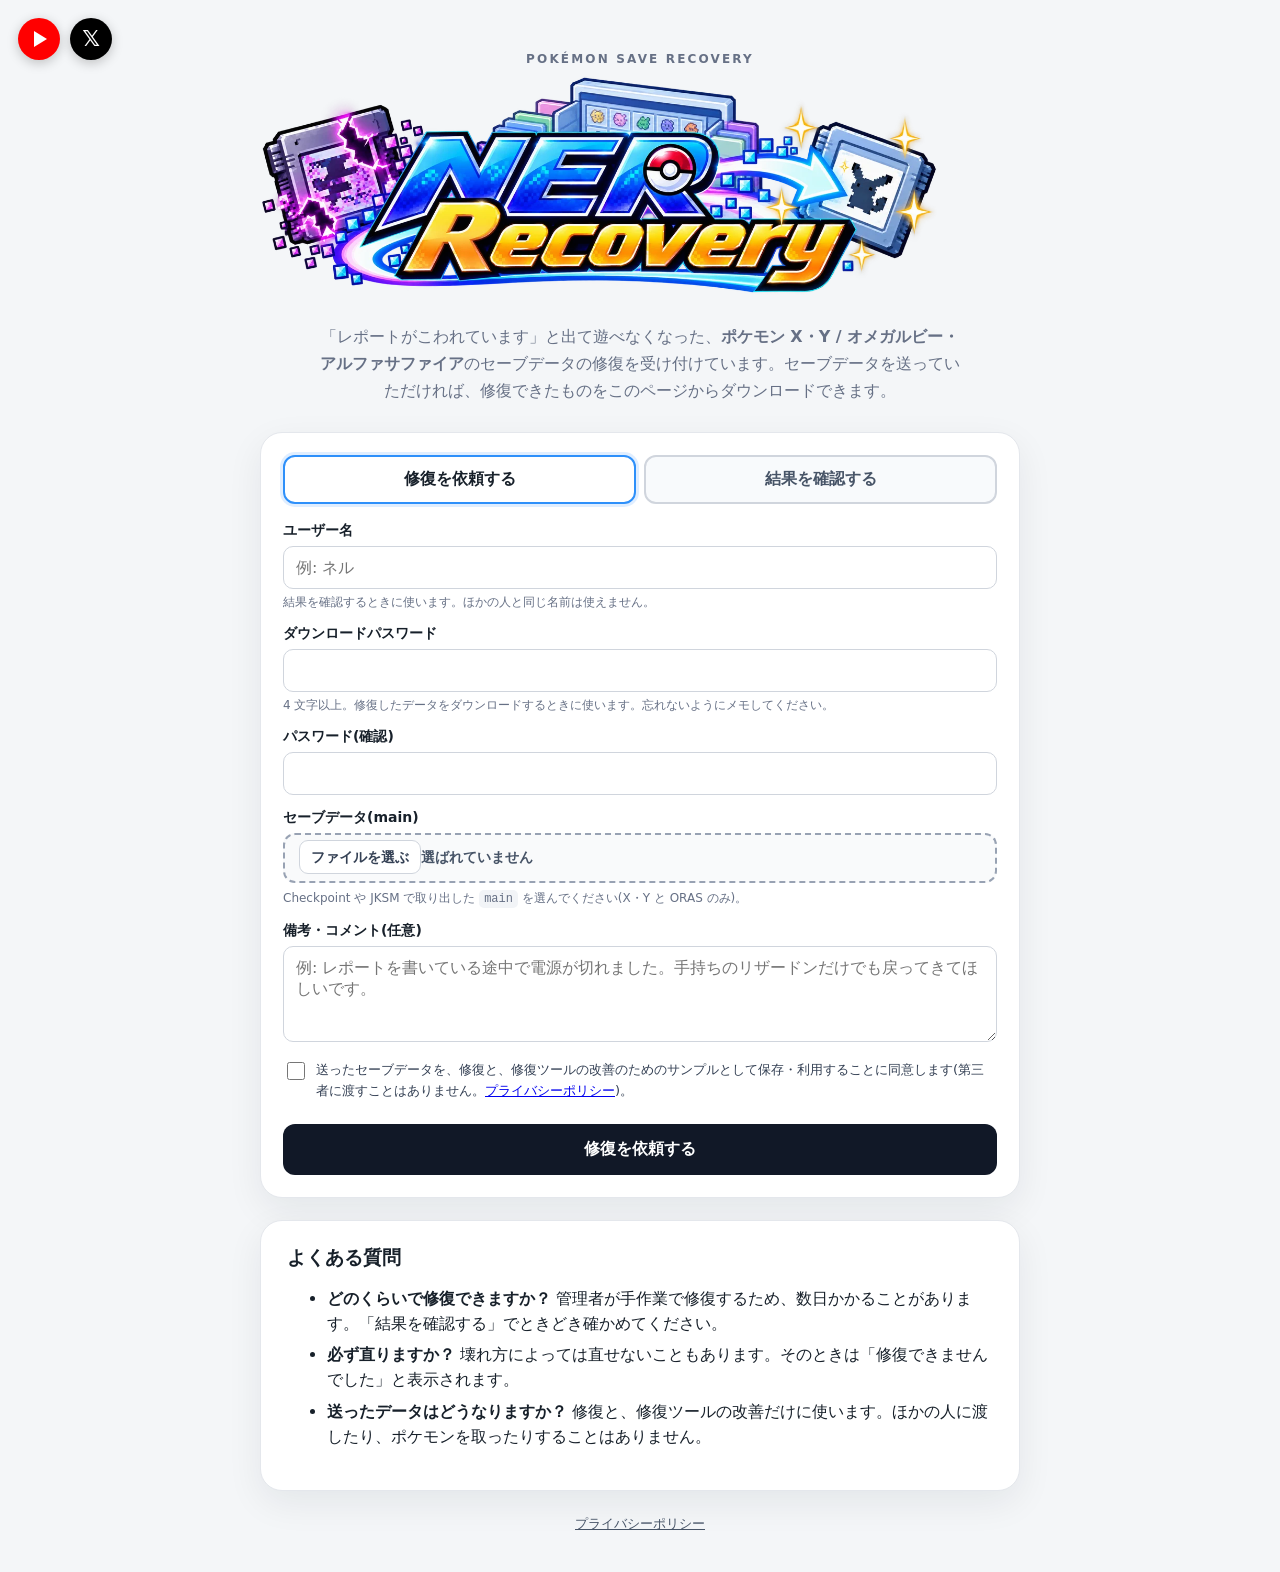
==== index.html @ 74b729ee "結果確認画面に受付一覧(ユーザー名・受付日・進捗)を表示 Co-Authored-By: Claude Opus 5.5 <noreply@anthropic.com> Claude-Session:" ====
<!doctype html>
<html lang="ja">
<head>
<meta charset="utf-8"><meta name="viewport" content="width=device-width, initial-scale=1">
<title>ポケモン セーブデータ修復の受付</title>
<meta name="description" content="壊れてしまったポケモン X・Y / オメガルビー・アルファサファイアのセーブデータの修復を受け付けています。">
<meta property="og:title" content="ポケモンの壊れたセーブデータ、修復します">
<meta property="og:description" content="X・Y / ORAS の「レポートがこわれています」になったセーブデータを送ってください。修復できたらダウンロードできます。">
<meta property="og:image" content="https://noctis1008-wq.github.io/repair-request/img/logo.png">
<meta name="twitter:card" content="summary_large_image">
<link rel="stylesheet" href="style.css?v=1">
<style>
.rq-tabs{display:grid;grid-template-columns:1fr 1fr;gap:8px;margin-bottom:18px}
.rq-tab{border:2px solid #d0d5dd;background:#f8fafc;border-radius:12px;padding:12px;font:inherit;font-weight:800;color:#475467;cursor:pointer}
.rq-tab.active{border-color:#2e90fa;background:#fff;color:#17202a;box-shadow:0 0 0 3px rgba(46,144,250,.15)}
.rq-panel{display:none}.rq-panel.active{display:block}
.rq-field{margin-bottom:14px}
.rq-field label{display:block;font-weight:800;font-size:14px;margin-bottom:6px}
.rq-field small{display:block;color:#667085;font-size:12px;margin-top:4px;line-height:1.5}
.rq-field input[type=text],.rq-field input[type=password],.rq-field textarea{width:100%;box-sizing:border-box;border:1px solid #d0d5dd;border-radius:10px;padding:11px 12px;font:inherit;font-size:16px;background:#fff}
.rq-field textarea{min-height:96px;resize:vertical}
.rq-file{display:flex;align-items:center;gap:10px;border:2px dashed #98a2b3;border-radius:12px;padding:14px;cursor:pointer;background:#f9fafb}
.rq-file input{display:none}
.rq-file .rq-file-name{color:#475467;font-size:14px;word-break:break-all}
.rq-consent{display:flex;gap:8px;align-items:flex-start;font-size:13px;line-height:1.6;color:#344054;margin:6px 0 4px}
.rq-consent input{width:18px;height:18px;flex:none;margin-top:2px}
.rq-msg{margin-top:14px;padding:12px 14px;border-radius:12px;line-height:1.6;font-size:14px}
.rq-msg.err{background:#fef3f2;color:#b42318}
.rq-msg.info{background:#f2f4f7;color:#344054}
.rq-result{margin-top:16px;padding:16px;border-radius:14px;border:1px solid #eaecf0;background:#f8fafc;line-height:1.7}
.rq-result.done{background:linear-gradient(135deg,#ecfdf3,#d1fadf);border-color:#32d583;color:#05603a}
.rq-result.failed{background:#fef3f2;border-color:#fda29b;color:#7a271a}
.rq-result h3{margin:0 0 6px;font-size:18px}
.rq-id{font-family:ui-monospace,monospace;font-size:20px;font-weight:800;letter-spacing:.06em}
.rq-steps{margin:8px 0 0;padding-left:20px;font-size:13.5px;color:#344054}
.rq-steps li{margin:4px 0}
.rq-list{margin:0 0 18px;border:1px solid #eaecf0;border-radius:12px;overflow:hidden}
.rq-list h3{margin:0;padding:10px 12px;font-size:14px;background:#f8fafc;border-bottom:1px solid #eaecf0;display:flex;justify-content:space-between;align-items:center}
.rq-list h3 button{border:0;background:none;color:#2e90fa;font:inherit;font-size:12.5px;cursor:pointer}
.rq-list ul{list-style:none;margin:0;padding:0;max-height:320px;overflow-y:auto}
.rq-list li{display:flex;justify-content:space-between;align-items:center;gap:10px;padding:9px 12px;border-bottom:1px solid #f2f4f7;font-size:14px;cursor:pointer}
.rq-list li:last-child{border-bottom:0}
.rq-list li:hover{background:#f9fafb}
.rq-list .rq-name{font-weight:700;overflow:hidden;text-overflow:ellipsis;white-space:nowrap}
.rq-list .rq-date{color:#98a2b3;font-size:12px;margin-left:6px;font-weight:400}
.rq-badge{flex:none;font-size:12px;font-weight:800;border-radius:999px;padding:3px 10px}
.rq-badge.waiting{background:#f2f4f7;color:#475467}.rq-badge.done{background:#d1fadf;color:#05603a}.rq-badge.failed{background:#fee4e2;color:#b42318}
.rq-list .rq-empty{color:#667085;cursor:default;justify-content:center}
.rq-banner{margin-bottom:14px;padding:10px 12px;border-radius:10px;background:#fffaeb;border:1px solid #fedf89;color:#93370d;font-size:13px}
</style>
</head>
<body>
<div class="social-fixed">
<a class="social-icon youtube-icon" href="https://www.youtube.com/@%E3%83%8D%E3%83%AB2048" target="_blank" rel="noopener noreferrer" aria-label="YouTube" title="YouTube"><span class="youtube-play" aria-hidden="true"></span></a>
<a class="social-icon x-icon" href="https://x.com/ner2048" target="_blank" rel="noopener noreferrer" aria-label="X" title="X"><span aria-hidden="true">𝕏</span></a>
</div>
<main class="wrap">
<section class="hero">
<p class="eyebrow">POKÉMON SAVE RECOVERY</p>
<h1 class="hero-logo"><picture><source srcset="img/logo.webp?v=1" type="image/webp"><img src="img/logo.png?v=1" width="1300" height="437" alt="セーブデータ修復" decoding="async"></picture></h1>
<p class="lead">「レポートがこわれています」と出て遊べなくなった、<b>ポケモン X・Y / オメガルビー・アルファサファイア</b>のセーブデータの修復を受け付けています。セーブデータを送っていただければ、修復できたものをこのページからダウンロードできます。</p>
</section>

<section class="card">
<div id="rqBanner" class="rq-banner" hidden>(準備中)受付の送り先がまだ設定されていません。</div>
<div class="rq-tabs" role="tablist">
<button type="button" class="rq-tab active" data-tab="send" role="tab">修復を依頼する</button>
<button type="button" class="rq-tab" data-tab="check" role="tab">結果を確認する</button>
</div>

<div class="rq-panel active" data-panel="send">
<form id="sendForm" autocomplete="off">
<div class="rq-field"><label for="sName">ユーザー名</label><input type="text" id="sName" maxlength="30" required placeholder="例: ネル"><small>結果を確認するときに使います。ほかの人と同じ名前は使えません。</small></div>
<div class="rq-field"><label for="sPass">ダウンロードパスワード</label><input type="password" id="sPass" minlength="4" maxlength="64" required autocomplete="new-password"><small>4 文字以上。修復したデータをダウンロードするときに使います。忘れないようにメモしてください。</small></div>
<div class="rq-field"><label for="sPass2">パスワード(確認)</label><input type="password" id="sPass2" minlength="4" maxlength="64" required autocomplete="new-password"></div>
<div class="rq-field"><label>セーブデータ(main)</label><label class="rq-file" for="sFile"><input type="file" id="sFile"><span class="small-button">ファイルを選ぶ</span><span class="rq-file-name" id="sFileName">選ばれていません</span></label><small>Checkpoint や JKSM で取り出した <code>main</code> を選んでください(X・Y と ORAS のみ)。</small></div>
<div class="rq-field"><label for="sComment">備考・コメント(任意)</label><textarea id="sComment" maxlength="1000" placeholder="例: レポートを書いている途中で電源が切れました。手持ちのリザードンだけでも戻ってきてほしいです。"></textarea></div>
<label class="rq-consent"><input type="checkbox" id="sAgree" required><span>送ったセーブデータを、修復と、修復ツールの改善のためのサンプルとして保存・利用することに同意します(第三者に渡すことはありません。<a href="privacy.html" target="_blank">プライバシーポリシー</a>)。</span></label>
<button type="submit" class="button" id="sButton">修復を依頼する</button>
</form>
<div id="sMsg"></div>
</div>

<div class="rq-panel" data-panel="check">
<div class="rq-list"><h3>受付一覧<button type="button" id="listReload">更新</button></h3><ul id="reqList"><li class="rq-empty">読み込み中…</li></ul></div>
<form id="checkForm" autocomplete="off">
<div class="rq-field"><label for="cName">ユーザー名</label><input type="text" id="cName" maxlength="30" required></div>
<div class="rq-field"><label for="cPass">ダウンロードパスワード</label><input type="password" id="cPass" maxlength="64" required autocomplete="current-password"></div>
<button type="submit" class="button" id="cButton">結果を確認する</button>
</form>
<div id="cMsg"></div>
</div>
</section>

<section class="info">
<h2>よくある質問</h2>
<ul>
<li><b>どのくらいで修復できますか？</b> 管理者が手作業で修復するため、数日かかることがあります。「結果を確認する」でときどき確かめてください。</li>
<li><b>必ず直りますか？</b> 壊れ方によっては直せないこともあります。そのときは「修復できませんでした」と表示されます。</li>
<li><b>送ったデータはどうなりますか？</b> 修復と、修復ツールの改善だけに使います。ほかの人に渡したり、ポケモンを取ったりすることはありません。</li>
</ul>
</section>
<footer><a href="privacy.html">プライバシーポリシー</a></footer>
</main>
<script>
// 送り先(管理者の Google Apps Script。受け取り側は repair_receiver.gs)。動作確認のときは ?api=... で差し替えられる
const REPAIR_URL=new URLSearchParams(location.search).get('api')||'https://script.google.com/macros/s/AKfycbxyWW7ZkpI4j4LFpXBJiaz12e8AXJ1-Tiw7et2USBrIWjcIDPG1sakdeyQJwoPAtauKEA/exec';
const SIZES={415232:'X・Y',483328:'オメガルビー・アルファサファイア'};
const $=id=>document.getElementById(id);
if(!REPAIR_URL)$('rqBanner').hidden=false;
document.querySelectorAll('.rq-tab').forEach(t=>t.addEventListener('click',()=>showTab(t.dataset.tab)));
const STATUS_LABEL={waiting:'修復中',done:'修復完了',failed:'修復できませんでした'};
let listLoaded=false;
async function loadList(){
  const ul=$('reqList');
  try{
    const r=await api({action:'list'});
    if(!r.ok)throw 0;
    listLoaded=true;
    ul.innerHTML=r.items.length?r.items.map(it=>`<li data-name="${esc(it.name)}"><span class="rq-name">${esc(it.name)}<span class="rq-date">${it.created?esc(it.created.slice(4,6)+'/'+it.created.slice(6,8)):''}</span></span><span class="rq-badge ${esc(it.status)}">${STATUS_LABEL[it.status]||''}</span></li>`).join(''):'<li class="rq-empty">まだ依頼はありません</li>';
    ul.querySelectorAll('li[data-name]').forEach(li=>li.addEventListener('click',()=>{$('cName').value=li.dataset.name;$('cPass').focus()}));
  }catch(e){ul.innerHTML='<li class="rq-empty">一覧を読み込めませんでした</li>'}
}
$('listReload').addEventListener('click',loadList);
function showTab(name){if(name==='check'&&!listLoaded)loadList();document.querySelectorAll('.rq-tab').forEach(t=>t.classList.toggle('active',t.dataset.tab===name));document.querySelectorAll('.rq-panel').forEach(p=>p.classList.toggle('active',p.dataset.panel===name))}
const esc=s=>String(s).replace(/[&<>"']/g,c=>({'&':'&amp;','<':'&lt;','>':'&gt;','"':'&quot;',"'":'&#39;'}[c]));
function showMsg(el,html,kind){el.innerHTML=html?`<div class="rq-msg ${kind||'info'}">${html}</div>`:''}
async function api(body){
  if(!REPAIR_URL)throw new Error('受付の送り先がまだ設定されていません。');
  const res=await fetch(REPAIR_URL,{method:'POST',headers:{'Content-Type':'text/plain;charset=utf-8'},body:JSON.stringify(body)});
  return res.json();
}
function toBase64(u8){let s='';for(let i=0;i<u8.length;i+=0x8000)s+=String.fromCharCode.apply(null,u8.subarray(i,i+0x8000));return btoa(s)}
function fromBase64(b64){const s=atob(b64),u=new Uint8Array(s.length);for(let i=0;i<s.length;i++)u[i]=s.charCodeAt(i);return u}
$('sFile').addEventListener('change',()=>{const f=$('sFile').files[0];$('sFileName').textContent=f?`${f.name}(${f.size.toLocaleString()} バイト${SIZES[f.size]?'・'+SIZES[f.size]:''})`:'選ばれていません'});

$('sendForm').addEventListener('submit',async e=>{
  e.preventDefault();
  const name=$('sName').value.trim(),pass=$('sPass').value,file=$('sFile').files[0];
  if(pass!==$('sPass2').value)return showMsg($('sMsg'),'パスワード(確認)が一致しません。','err');
  if(!file)return showMsg($('sMsg'),'セーブデータを選んでください。','err');
  if(!SIZES[file.size])return showMsg($('sMsg'),`このファイルは X・Y または ORAS の main ではないようです(${file.size.toLocaleString()} バイト)。Checkpoint などで取り出した <code>main</code> を選んでください。`,'err');
  const btn=$('sButton');btn.disabled=true;btn.textContent='送信中…';showMsg($('sMsg'),'');
  try{
    const data=toBase64(new Uint8Array(await file.arrayBuffer()));
    const r=await api({action:'submit',name,password:pass,comment:$('sComment').value,fileName:file.name,data,version:'repair-site-1'});
    if(!r.ok)return showMsg($('sMsg'),esc(r.error||'受け付けできませんでした。'),'err');
    $('sendForm').hidden=true;
    $('sMsg').innerHTML=`<div class="rq-result"><h3>受け付けました</h3>
      <p>受付番号: <span class="rq-id">${esc(r.id)}</span></p>
      <p>修復が終わったら、このページの「結果を確認する」で、ユーザー名「<b>${esc(name)}</b>」とダウンロードパスワードを入れるとダウンロードできます。</p>
      <p style="font-size:13px;color:#667085">ユーザー名とパスワードは、スクリーンショットなどで控えておいてください。</p></div>`;
    $('cName').value=name;listLoaded=false;
  }catch(err){showMsg($('sMsg'),'送信できませんでした。通信状態を確かめて、もう一度お試しください。'+(err&&err.message&&!REPAIR_URL?'('+esc(err.message)+')':''),'err')}
  finally{btn.disabled=false;btn.textContent='修復を依頼する'}
});

$('checkForm').addEventListener('submit',async e=>{
  e.preventDefault();
  const name=$('cName').value.trim(),pass=$('cPass').value,btn=$('cButton');
  btn.disabled=true;btn.textContent='確認中…';showMsg($('cMsg'),'');
  try{
    const r=await api({action:'status',name,password:pass});
    if(!r.ok)return showMsg($('cMsg'),esc(r.error||'確認できませんでした。'),'err');
    const when=r.created?`${r.created.slice(0,4)}/${r.created.slice(4,6)}/${r.created.slice(6,8)} ${r.created.slice(9,11)}:${r.created.slice(11,13)}`:'';
    const note=r.note?`<p>📝 ${esc(r.note)}</p>`:'';
    if(r.status==='done'){
      $('cMsg').innerHTML=`<div class="rq-result done"><h3>🎉 修復完了！</h3><p>修復したセーブデータをダウンロードできます。</p>${note}
        <button type="button" class="button" id="dlButton">ダウンロードする</button>
        <ol class="rq-steps"><li>ダウンロードしたファイルの名前を <code>main</code>(拡張子なし)にします。</li><li>Checkpoint で今のセーブをバックアップし、そのフォルダの <code>main</code> を置き換えて Restore します。</li><li>エミュレータの場合は、セーブデータの場所にある <code>main</code> と置き換えます。</li></ol></div>`;
      $('dlButton').addEventListener('click',()=>download(name,pass));
    }else if(r.status==='failed'){
      $('cMsg').innerHTML=`<div class="rq-result failed"><h3>修復できませんでした</h3>${r.message?`<p>${esc(r.message)}</p>`:''}${note}<p>ご協力ありがとうございました。送っていただいたデータは、今後の修復ツールの改善に役立てます。</p></div>`;
    }else{
      $('cMsg').innerHTML=`<div class="rq-result"><h3>修復中です</h3><p>受付番号: <span class="rq-id">${esc(r.id||'')}</span>${when?`(${esc(when)} 受付)`:''}</p>${note}<p>修復が終わるまで、もうしばらくお待ちください。</p></div>`;
    }
  }catch(err){showMsg($('cMsg'),'確認できませんでした。通信状態を確かめて、もう一度お試しください。','err')}
  finally{btn.disabled=false;btn.textContent='結果を確認する'}
});

async function download(name,pass){
  const btn=$('dlButton');btn.disabled=true;btn.textContent='ダウンロード中…';
  try{
    const r=await api({action:'download',name,password:pass});
    if(!r.ok||!r.data)throw new Error(r.error||'');
    const url=URL.createObjectURL(new Blob([fromBase64(r.data)],{type:'application/octet-stream'}));
    const a=document.createElement('a');a.href=url;a.download=r.fileName||'main';document.body.appendChild(a);a.click();a.remove();
    setTimeout(()=>URL.revokeObjectURL(url),10000);
  }catch(err){const p=document.createElement('p');p.style.color='#b42318';p.textContent='ダウンロードできませんでした。もう一度お試しください。';btn.after(p)}
  finally{btn.disabled=false;btn.textContent='ダウンロードする'}
}
</script>
</body>
</html>
---- style.css ----
*{box-sizing:border-box}:root{font-family:system-ui,-apple-system,BlinkMacSystemFont,"Segoe UI",sans-serif;color:#17202a;background:#f4f6f8}body{margin:0}.wrap{max-width:800px;margin:0 auto;padding:52px 20px 40px}.hero{text-align:center;margin-bottom:28px}.eyebrow{font-size:12px;font-weight:800;letter-spacing:.18em;color:#667085;margin:0 0 10px}.hero h1{font-size:clamp(34px,7vw,58px);line-height:1.02;letter-spacing:-.04em;margin:0}.hero h1 span{font-size:.48em;letter-spacing:.08em}.lead{max-width:650px;margin:18px auto 0;color:#667085;line-height:1.7}.card,.info{background:#fff;border:1px solid #e4e7ec;border-radius:22px;box-shadow:0 12px 36px rgba(16,24,40,.07)}.card{padding:22px}.drop{min-height:260px;border:2px dashed #98a2b3;border-radius:18px;display:flex;flex-direction:column;align-items:center;justify-content:center;cursor:pointer;text-align:center;padding:30px;transition:.15s}.drop:hover,.drop.drag{border-color:#344054;background:#f9fafb}.drop input{display:none}.drop-icon{width:68px;height:68px;border-radius:16px;display:grid;place-items:center;background:#111827;color:#fff;font-weight:900;font-size:22px;margin-bottom:14px}.drop-title{font-size:20px;font-weight:800}.drop-sub{margin-top:8px;color:#667085}.status{margin-top:18px;padding:14px 16px;border-radius:12px;background:#f2f4f7;line-height:1.5}.status.error{background:#fef3f2;color:#b42318}.summary{margin-top:18px;border-top:1px solid #eaecf0;padding-top:18px;display:grid;grid-template-columns:1fr 1fr 1fr;gap:10px}.summary div{background:#f8fafc;border-radius:12px;padding:13px}.summary span{display:block;color:#667085;font-size:12px}.summary strong{display:block;margin-top:4px}.pokemon-list{margin-top:16px}.pokemon-row{display:grid;grid-template-columns:56px 1fr auto;gap:10px;align-items:center;padding:11px 13px;border-bottom:1px solid #f2f4f7}.pokemon-row:last-child{border-bottom:0}.pokemon-row .num{font-variant-numeric:tabular-nums;color:#667085}.pokemon-row .species{font-weight:800}.pokemon-row .meta{font-size:12px;color:#667085}.badge{font-size:11px;background:#eef2ff;border-radius:999px;padding:5px 8px}.button{width:100%;margin-top:18px;border:0;border-radius:12px;padding:15px 18px;background:#111827;color:#fff;font-size:16px;font-weight:800;cursor:pointer}.button:hover{background:#000}.info{margin-top:22px;padding:24px 26px}.info h2{font-size:19px;margin:0 0 12px}.info h2:not(:first-child){margin-top:26px}.info li{margin:7px 0;line-height:1.55}.note{color:#667085;font-size:13px;line-height:1.7}footer{text-align:center;padding-top:24px;font-size:13px}footer a{color:#475467}code{background:#f2f4f7;border-radius:5px;padding:2px 5px}.hidden{display:none}@media(max-width:650px){.summary{grid-template-columns:1fr}.pokemon-row{grid-template-columns:48px 1fr auto}}
.selection-summary{margin-top:12px;font-size:13px;color:#667085;text-align:right}.recovery-controls{margin-top:14px;padding:14px;background:#f8fafc;border:1px solid #eaecf0;border-radius:14px}.selection-title{display:flex;gap:10px;align-items:baseline;justify-content:space-between}.selection-title span{font-size:12px;color:#667085}.selection-actions{display:flex;gap:8px;flex-wrap:wrap;margin-top:10px}.small-button{border:1px solid #d0d5dd;background:#fff;color:#344054;border-radius:9px;padding:8px 11px;font-weight:700;cursor:pointer}.small-button:hover{background:#f2f4f7}.tabs{display:flex;gap:7px;margin-top:14px;border-bottom:1px solid #eaecf0;position:sticky;top:0;z-index:2;background:#fff}.tab{flex:1;border:1px solid #eaecf0;border-bottom:0;background:#f8fafc;padding:11px 8px;border-radius:10px 10px 0 0;cursor:pointer;color:#667085;font-weight:700}.tab.active{background:#fff;color:#17202a}.tab b{margin-left:5px}.tab-panels{border:1px solid #eaecf0;border-top:0;border-radius:0 0 14px 14px}.tab-panel{display:none;max-height:min(60vh,520px);overflow-y:auto;overscroll-behavior:contain}.tab-panel.active{display:block}.candidate{display:flex;gap:12px;align-items:flex-start;padding:13px;border-bottom:1px solid #f2f4f7;cursor:pointer}.candidate:last-child{border-bottom:0}.candidate:hover{background:#f9fafb}.candidate input{width:19px;height:19px;flex:none;margin-top:2px}.candidate-main{min-width:0;flex:1}.candidate-top{display:flex;align-items:center;gap:8px;justify-content:space-between}.candidate-meta,.candidate-reason{display:block;font-size:12px;color:#667085;line-height:1.55}.candidate-reason{margin-top:2px}.badge.complete{background:#ecfdf3;color:#027a48}.badge.partial{background:#fffaeb;color:#b54708}.badge.low{background:#fef3f2;color:#b42318}.empty{padding:24px;text-align:center;color:#667085}.button:disabled{opacity:.45;cursor:not-allowed}
@media(max-width:650px){.selection-title{display:block}.selection-title span{display:block;margin-top:4px}.tab{font-size:12px}.candidate-top{align-items:flex-start}.candidate-meta,.candidate-reason{font-size:11px}}
.app-version{color:#667085}
.position-notice{margin-top:14px;padding:13px 15px;border-radius:12px;background:#fffaeb;border:1px solid #fedf89;color:#93370d;font-size:13px;line-height:1.7}
.position-notice strong{display:block;margin-bottom:3px}

.structure-report{margin-top:14px;padding:13px 15px;border-radius:12px;background:#f2f4f7;border:1px solid #d0d5dd;color:#344054;font-size:13px;line-height:1.7}
.structure-report strong{display:block;margin-bottom:3px}
.structure-report p{margin:4px 0}
.structure-report ul{margin:4px 0;padding-left:20px}
.pkhex-howto{margin-top:14px;padding:13px 15px;border-radius:12px;background:#eff8ff;border:1px solid #b2ddff;color:#194185;font-size:13px;line-height:1.7}
.pkhex-howto ol{margin:6px 0 0;padding-left:20px}
.visitor-counter{margin-top:8px;color:#667085;font-variant-numeric:tabular-nums}
.candidate-list{margin-top:14px;border:1px solid #eaecf0;border-radius:14px;max-height:min(60vh,520px);overflow-y:auto;overscroll-behavior:contain}.candidate-list .candidate:last-child{border-bottom:0}
/* ===== 一覧(v13) =====
   列: チェック / ボール / ポケモン名(色違い枠つき) / 性別 / Lv. / 親名 / 特性
   各列の幅を固定し、見出し行(.pk-head)と個体の行で同じ定義を使うので、
   情報の種類ごとに開始位置が全行でそろう。 */
.pk-row{display:grid;grid-template-columns:20px 9em 8.6em 2.4em 4.2em 7.6em minmax(0,1fr);grid-template-areas:"chk ball name gender level ot ability";column-gap:10px;align-items:center}
.ball-images .pk-row{grid-template-columns:20px 3em 8.6em 2.4em 4.2em 7.6em minmax(0,1fr)}
.pk-row .candidate-check,.pk-h-chk{margin:0;grid-area:chk}
.pk-ball{grid-area:ball;font-size:12px;color:#475467;background:#f2f4f7;border-radius:999px;padding:3px 8px;text-align:center;white-space:nowrap;overflow:hidden;text-overflow:ellipsis}
.pk-ball.has-img{background:none;padding:0;text-align:left;line-height:0}
.pk-ball img{width:28px;height:28px}
.pk-name{grid-area:name;display:flex;align-items:center;min-width:0;font-weight:800}
.pk-shiny{flex:0 0 20px;width:20px;height:18px;display:inline-flex;align-items:center}
.pk-shiny img{width:18px;height:18px;display:block}
.pk-name-text{min-width:0;overflow:hidden;text-overflow:ellipsis;white-space:nowrap}
.pk-gender{grid-area:gender;text-align:center}.pk-gender.male{color:#1570ef}.pk-gender.female{color:#e31b54}
.pk-ot{grid-area:ot;min-width:0;overflow:hidden;text-overflow:ellipsis;white-space:nowrap;color:#344054}
.pk-level{grid-area:level;font-variant-numeric:tabular-nums;white-space:nowrap}
.pk-ability{grid-area:ability;color:#344054;word-break:keep-all;overflow-wrap:anywhere}
/* 1 行おきに薄いグレー(見出し行は数えない) */
.candidate-list .candidate.pk-row:nth-child(odd){background:#f4f5f7}
/* 見出し行: 一覧の先頭に常に表示 */
.pk-head{position:sticky;top:0;z-index:1;background:#e9ecf1;padding:8px 13px;font-weight:700;color:#475467;border-bottom:1px solid #d0d5dd}
/* 列幅は em なので、文字サイズは行ではなく中身にだけ指定する(行に指定すると列幅が変わってずれる) */
.pk-head>*{font-size:12px}
.pk-head .pk-ball{background:none;padding:0;border-radius:0;font-size:12px;color:#475467;overflow:visible;text-align:left}
.pk-head .pk-name{font-weight:700}
.pk-head .pk-ot,.pk-head .pk-ability{color:#475467}
/* スマホ幅: 2 段組み
   上段 = ボール・ポケモン名・性別・Lv.(性別と Lv. は右端の固定幅)
   下段 = 親名(ポケモン名の文字の真下から、固定幅)・特性 */
@media(max-width:650px){
  .pk-row,.ball-images .pk-row{grid-template-columns:18px 34px 20px 6.2em minmax(0,1fr) 2em 3.6em;grid-template-areas:"chk ball name name name gender level" "chk ball . ot ability ability ability";column-gap:6px;row-gap:1px;font-size:14px}
  .pk-ball{font-size:10px;padding:3px 3px;align-self:center;text-overflow:clip}
  .ball-suffix{display:none}
  .pk-ot,.pk-ability{font-size:13px}
  .pk-shiny{flex-basis:26px;width:26px}
  .pk-head{padding:7px 9px;row-gap:2px}
  .pk-head>*,.pk-head .pk-ball{font-size:11px}
  .pk-ot{white-space:normal;word-break:keep-all;overflow-wrap:anywhere}
  .wrap{padding-left:14px;padding-right:14px}.card{padding:14px}.candidate-list .candidate{padding:11px 9px}
}
@media(max-width:350px){.pk-row{font-size:13px}.pk-name-text{white-space:normal;overflow:visible;overflow-wrap:anywhere}}
/* v14: 一覧の縦幅。高さは JS(setupListResizer)が設定する。上限なし、下のつまみで変更 */
.candidate-list{max-height:max-content;border-radius:14px 14px 0 0}
.list-resizer{height:22px;display:flex;align-items:center;justify-content:center;cursor:ns-resize;touch-action:none;user-select:none;border:1px solid #eaecf0;border-top:0;border-radius:0 0 14px 14px;background:#f8fafc}
.list-resizer span{width:44px;height:5px;border-radius:999px;background:#c4cad4}
.list-resizer:hover span,.list-resizer.dragging span,.list-resizer:focus-visible span{background:#667085}
.list-resizer:focus-visible{outline:2px solid #84adff;outline-offset:1px}
/* v15: いいねボタン */
.like-box{margin-top:22px;text-align:center}
.like-button{display:inline-flex;align-items:center;gap:8px;border:1px solid #fecdd6;background:#fff;color:#c01048;border-radius:999px;padding:10px 20px;font-size:15px;font-weight:800;cursor:pointer}
.like-button:hover:not(:disabled){background:#fff1f3}
.like-button.liked{background:#fff1f3;border-color:#fea3b4;cursor:default}
.like-button:disabled{opacity:1}
.like-heart{font-size:18px;line-height:1}
.like-count{font-variant-numeric:tabular-nums;color:#344054;border-left:1px solid #fecdd6;padding-left:10px}
.like-note{margin:6px 0 0;font-size:12px;color:#667085}
/* v16: 一覧表示 / ボックス表示 のタブ */
.view-tabs{display:flex;gap:6px;margin-top:14px;border-bottom:1px solid #d0d5dd}
.view-tab{border:1px solid #d0d5dd;border-bottom:0;background:#f2f4f7;color:#475467;font-weight:800;font-size:14px;padding:9px 16px;border-radius:10px 10px 0 0;cursor:pointer;margin-bottom:-1px}
.view-tab.active{background:#fff;color:#17202a;border-bottom:1px solid #fff}
.view-panel{display:none}.view-panel.active{display:block}
.view-panel .candidate-list{margin-top:10px}
/* ボックス表示(状態クラスは is-*。既存の .empty などと衝突させないため) */
.box-viewer{margin-top:12px}
.box-nav{display:flex;align-items:center;justify-content:center;gap:8px}
.box-select{font-size:15px;font-weight:800;padding:7px 10px;border:1px solid #d0d5dd;border-radius:9px;background:#fff;min-width:11em;text-align:center}
.box-grid{margin:12px auto 0;max-width:560px;display:grid;grid-template-columns:repeat(6,minmax(0,1fr));gap:5px;padding:10px;background:#e7ecf3;border:1px solid #cfd8e3;border-radius:14px}
.box-cell{position:relative;aspect-ratio:68/56;border-radius:9px;border:1px solid #d5dde8;background:#f7f9fc;display:flex;align-items:center;justify-content:center;padding:2px;min-width:0;overflow:hidden;font:inherit}
.box-cell.is-pokemon{background:#fff;border-color:#b9c4d3;cursor:pointer;opacity:.45}
.box-cell.is-pokemon.selected{opacity:1;border-color:#2e90fa;box-shadow:0 0 0 1px #2e90fa inset}
.box-cell.is-pokemon:hover{background:#f0f6ff}
.box-cell.is-pokemon:focus-visible{outline:2px solid #84adff;outline-offset:1px}
.box-cell.is-empty{background:#f7f9fc}
.box-cell.is-damaged{background:repeating-linear-gradient(135deg,#fde8e8 0 6px,#fbd5d5 6px 12px);border-color:#f5b5b5}
.box-cell.is-missing{background:#eceff3;border-style:dashed}
.box-damaged{font-size:10px;font-weight:700;color:#b42318}
.box-name{font-size:12px;font-weight:800;line-height:1.2;text-align:center;word-break:keep-all;overflow-wrap:anywhere;color:#17202a}
.box-icon{width:100%;height:100%;object-fit:contain;image-rendering:pixelated;box-sizing:border-box;padding:var(--icon-pad,6px)}   /* v44: マスの上下左右に約 1mm(スマホで 6px)の余白。v43 は 0 */
.box-cell.is-pokemon,.box-cell.is-egg{padding:1px}
.box-shiny,.box-ball,.box-check{z-index:1}
.box-shiny{position:absolute;top:2px;right:2px;width:14px;height:14px}
.box-ball{position:absolute;right:2px;bottom:2px;width:17px;height:17px;filter:drop-shadow(0 1px 1.5px rgba(16,24,40,.55)) drop-shadow(0 0 1px rgba(16,24,40,.35))}   /* v44: 少し大きく、影を付けて見やすく */
.box-check{position:absolute;top:2px;left:3px;font-size:10px;font-weight:900;color:#2e90fa;display:none}
.box-cell.is-pokemon.selected .box-check{display:block}
.box-legend{display:flex;flex-wrap:wrap;gap:6px 14px;justify-content:center;margin-top:10px;font-size:12px;color:#475467}
.box-legend .lg{display:inline-block;width:12px;height:10px;border-radius:3px;margin-right:4px;vertical-align:-1px;border:1px solid #b9c4d3;background:#fff}
.box-legend .lg.is-empty{background:#f7f9fc;border-color:#d5dde8}
.box-legend .lg.is-damaged{background:#fbd5d5;border-color:#f5b5b5}
.box-legend .lg.is-missing{background:#eceff3;border-style:dashed}
.box-help,.box-empty-note{margin:8px 0 0;font-size:12px;color:#667085;text-align:center;line-height:1.6}
@media(max-width:650px){.box-grid{gap:3px;padding:6px}.box-name{font-size:9.5px}.box-shiny{width:11px;height:11px}.box-ball{width:15px;height:15px}.view-tab{padding:8px 12px;font-size:13px}}
/* ===== v17 ===== */
/* タイトルロゴ */
.hero-logo{margin:0 auto;max-width:680px;line-height:0}
.hero-logo img{width:100%;height:auto;display:block}
/* PC 幅では「親名：」「特性：」のラベルを出さない(見出し行があるため) */
.pk-lbl{display:none;color:#667085;font-weight:600}
/* 写真タブ */
.photo-viewer{margin-top:12px;text-align:center}
.photo-figure{margin:0}
.photo-img{width:100%;max-width:400px;height:auto;border-radius:10px;border:1px solid #d0d5dd;image-rendering:auto}
.photo-note{font-size:12px;color:#667085;margin:8px 0 0}
.photo-actions{margin-top:10px}
.photo-actions .small-button{display:inline-block;text-decoration:none}
.photo-heading{margin:18px 0 0;font-size:15px}
/* 親名・特性のまとまり。PC 幅では display:contents で各列に並ぶ */
.pk-sub{display:contents}
@media(max-width:650px){
  /* スマホ幅: 上段 = ボール・ポケモン名・性別・Lv.(名前の列は最長の名前が入る固定幅にして性別との間を詰める)
     下段 = 「親名：◯◯　特性：◯◯」を名前の文字の位置から 1 行に続けて表示(長いときだけ折り返す) */
  .pk-row,.ball-images .pk-row{grid-template-columns:18px 34px calc(26px + 6.4em) 1.7em 3.6em minmax(0,1fr);grid-template-areas:"chk ball name gender level ." "chk ball sub sub sub sub";column-gap:6px}
  .pk-shiny{flex-basis:26px;width:26px}
  .pk-gender{text-align:left}
  .pk-lbl{display:inline}
  .pk-sub{display:block;grid-area:sub;padding-left:26px;font-size:13px;line-height:1.5;word-break:keep-all;overflow-wrap:anywhere}
  .pk-sub .pk-ot,.pk-sub .pk-ability{display:inline;white-space:normal;overflow:visible;padding:0}
  .pk-sub .pk-ot{margin-right:1em}
  /* 見出し行: 親名・特性は出さない。「性別」は折り返さない */
  .pk-head{grid-template-areas:"chk ball name gender level ."}
  .pk-head .pk-sub,.pk-head .pk-ot,.pk-head .pk-ability{display:none}
  .pk-head .pk-gender{white-space:nowrap;overflow:visible}
}
@media(max-width:350px){.pk-row,.ball-images .pk-row{grid-template-columns:18px 34px calc(26px + 5.6em) 1.7em 3.6em minmax(0,1fr)}}
/* v19: 救出ボタンと「道具を取り出す」ボタンを横に並べる */
.action-buttons{display:flex;gap:10px;margin-top:18px}
.action-buttons .button{margin-top:0;flex:1}
.button-secondary{background:#fff;color:#111827;border:2px solid #111827}
.button-secondary:hover:not(:disabled){background:#f2f4f7}
.bag-summary{margin:8px 0 0;font-size:12px;color:#667085;text-align:center}
@media(max-width:650px){.action-buttons{gap:8px}.action-buttons .button{font-size:14px;padding:14px 8px}}
/* v20: 道具タブ(ポケットごとの内側タブ) */
.items-viewer{margin-top:12px}
.item-tabs{display:flex;gap:6px;flex-wrap:wrap}
.item-tab{flex:1;min-width:0;border:1px solid #d0d5dd;background:#f2f4f7;color:#475467;font-weight:800;font-size:13px;padding:8px 6px;border-radius:9px;cursor:pointer;white-space:nowrap}
.item-tab b{margin-left:5px;font-variant-numeric:tabular-nums;color:#667085;font-weight:700}
.item-tab.active{background:#111827;border-color:#111827;color:#fff}.item-tab.active b{color:#d0d5dd}
.item-panels{margin-top:8px;border:1px solid #eaecf0;border-radius:12px;max-height:520px;overflow-y:auto}
.item-panel{display:none;list-style:none;margin:0;padding:0}.item-panel.active{display:block}
.item-row{display:flex;justify-content:space-between;align-items:center;padding:9px 13px;border-bottom:1px solid #f2f4f7}
.item-row:nth-child(even){background:#f4f5f7}
.item-row:last-child{border-bottom:0}
.item-name{font-weight:700}
.item-count{font-variant-numeric:tabular-nums;color:#344054}
.item-empty{padding:16px;text-align:center;color:#667085;font-size:13px}
@media(max-width:650px){.item-tab{font-size:12px;padding:7px 4px}.item-tab b{margin-left:3px}}
/* v21: 性別マークをポケモン名と同じ高さにそろえる。
   iPhone では ♂♀ が絵文字用フォントで描かれて行の高さが変わり、名前より下にずれていた。
   文字表示の指定(U+FE0E)に加え、名前・性別・Lv. の行の高さを固定し、セルの中で上下中央に置く。 */
.pk-name,.pk-gender,.pk-level{line-height:1.4;min-height:1.4em}
.pk-gender{display:flex;align-items:center;justify-content:center;font-family:system-ui,-apple-system,"Hiragino Sans","Noto Sans JP",sans-serif;font-variant-emoji:text}
.pk-level{display:flex;align-items:center}
@media(max-width:650px){.pk-gender{justify-content:flex-start}.pk-name,.pk-gender,.pk-level{align-self:center}}
/* v22: 上部の概要は「推定ソフト」だけ。診断は表 */
.summary{grid-template-columns:1fr}
.diag-table{width:100%;border-collapse:collapse;margin-top:8px;background:#fff;border-radius:10px;overflow:hidden;font-size:13px}
.diag-table th,.diag-table td{padding:7px 10px;border-bottom:1px solid #eaecf0;text-align:left;vertical-align:middle}
.diag-table tr:last-child th,.diag-table tr:last-child td{border-bottom:0}
.diag-table th{width:40%;font-weight:700;color:#344054;background:#f8fafc;white-space:nowrap}
.diag-badge{display:inline-block;padding:2px 9px;border-radius:999px;font-size:12px;font-weight:800}
.diag-badge.ok{background:#ecfdf3;color:#027a48}
.diag-badge.ng{background:#fef3f2;color:#b42318}
.diag-badge.warn{background:#fffaeb;color:#b54708}
.diag-sub{display:block;margin-top:2px;font-size:12px;color:#667085}
.diag-note{margin:8px 0 0;font-size:12px;line-height:1.6}
@media(max-width:650px){.diag-table th{width:auto}}
/* v23 */
.selection-count{font-size:13px;font-weight:800;color:#344054;white-space:nowrap}
.box-actions{display:flex;gap:8px;justify-content:center;margin-top:10px;flex-wrap:wrap}
.box-actions .small-button:disabled{opacity:.45;cursor:not-allowed}
/* 凡例: 選択中のマス(青枠+✓)= 復元する / 選択解除のマス(薄い)= 復元しない */
.box-legend .lg{position:relative;width:22px;height:18px;border-radius:5px;vertical-align:-4px;margin-right:5px}
.box-legend .lg.lg-on{background:#fff;border:1px solid #2e90fa;box-shadow:0 0 0 1px #2e90fa inset}
.box-legend .lg.lg-on b{position:absolute;top:-1px;right:2px;font-size:9px;color:#2e90fa;font-style:normal}
.box-legend .lg.lg-off{background:#fff;border:1px solid #b9c4d3;opacity:.45}

/* v24: 選択中の数は見出しと同じ書体で右詰め */
.selection-title .selection-count{font:inherit;font-weight:bold;color:inherit;margin-left:auto;text-align:right;white-space:nowrap}
@media(max-width:650px){.selection-title{display:flex;flex-wrap:wrap}.selection-title .selection-count{display:block;margin-top:0;font-size:inherit}}
/* v24: 道具は横 2 列。縞模様は行(2 マス)単位で交互にする */
.item-panel.active{display:grid;grid-template-columns:1fr 1fr}
.item-panel .item-row{min-width:0;gap:8px}
.item-panel .item-row:nth-child(odd){border-right:1px solid #f2f4f7}
.item-panel .item-row:nth-child(even){background:transparent}
.item-panel .item-row:nth-child(4n+3),.item-panel .item-row:nth-child(4n+4){background:#f4f5f7}
.item-panel .item-row:last-child{border-bottom:1px solid #f2f4f7}
.item-panel .item-name{min-width:0;overflow-wrap:anywhere}
.item-panel .item-count{flex:none}
.item-panel .item-empty{grid-column:1/-1}
.money-row{display:flex;justify-content:space-between;align-items:baseline;margin:0 0 10px;padding:10px 13px;border:1px solid #eaecf0;border-radius:12px;background:#f8fafc}
.money-row span{color:#667085;font-size:13px;font-weight:700}
.money-row strong{font-variant-numeric:tabular-nums}
@media(max-width:650px){.item-panel .item-row{padding:8px 9px;font-size:13px}}

/* v25: ボックスの外にいる個体の場所(手持ち・バトルボックス・育て屋) */
.pk-place{display:inline-block;vertical-align:1px;margin-left:8px;padding:1px 6px;border-radius:999px;background:#eef2ff;color:#3538cd;font-size:11px;font-weight:700;white-space:nowrap}
.btn-sub{display:block;margin-top:2px;font-size:12px;font-weight:700;opacity:.75}
@media(max-width:650px){.pk-ability .pk-place{margin-left:6px}}
.dev-note{margin-top:14px;padding:10px 13px;border-radius:12px;background:#fffaeb;color:#b54708;font-size:13px;font-weight:700;border:1px solid #fedf89}

/* v28: 道具タブの「道具とお金を取り出す」 */
.items-toggle{display:flex;align-items:center;gap:10px;margin:0 0 10px;padding:11px 13px;border:1px solid #d0d5dd;border-radius:12px;background:#fff;font-weight:800;cursor:pointer}
.items-toggle input{width:20px;height:20px;flex:none;margin:0}
/* v28: 手持ち・バトルボックス・育て屋のページは 1 段だけ */
.box-grid.is-special{align-content:start}
/* v29: 「手持ち等」タブ。左 手持ち(2×3)/ 中央 バトルボックス(2×3)/ 右 育て屋(縦、一番下にタマゴ) */
.party-layout{display:grid;grid-template-columns:2fr 2fr 1fr;gap:10px;margin:12px auto 0;max-width:480px;padding:10px;background:#e7ecf3;border:1px solid #cfd8e3;border-radius:14px}
.party-col{min-width:0}
.party-col h4{margin:0 0 6px;font-size:12px;color:#475467;text-align:center;white-space:nowrap}
.party-grid{display:grid;gap:5px}
.party-grid.two{grid-template-columns:repeat(2,minmax(0,1fr))}
.party-grid.daycare{grid-template-columns:minmax(0,1fr)}
.party-grid.daycare+.party-sub{margin-top:10px}
.party-sub{font-size:10.5px;color:#667085;text-align:center;margin:0 0 4px;white-space:nowrap}
.box-cell.is-egg{cursor:pointer;color:#344054;background:#fff;border-color:#b9c4d3}
.box-cell.is-egg.selected{opacity:1;border-color:#2e90fa;box-shadow:0 0 0 1px #2e90fa inset}
.box-cell.is-egg.selected .box-check{display:block}
.box-cell.is-egg:not(.selected){opacity:.55}
@media(max-width:650px){.party-layout{gap:6px;padding:6px}.party-grid{gap:3px}.party-col h4{font-size:11px}}
/* v30: お金の行のあとに道具のチェックが来るので間をあける */
/* v31: タブが 7 個になったので、狭い画面では横にスクロールできるように */
.view-tabs{overflow-x:auto;scrollbar-width:none;-webkit-overflow-scrolling:touch}
.view-tabs::-webkit-scrollbar{display:none}
.view-tab{flex:none;white-space:nowrap}
/* v31: 図鑑タブ */
.dex-summary{display:grid;grid-template-columns:1fr 1fr;gap:8px;margin:0 0 10px}
.dex-summary div{padding:10px 13px;border:1px solid #eaecf0;border-radius:12px;background:#f8fafc;display:flex;justify-content:space-between;align-items:baseline}
.dex-summary span{color:#667085;font-size:13px;font-weight:700}
.dex-summary strong{font-variant-numeric:tabular-nums;font-size:18px}
.dex-list{list-style:none;margin:0;padding:0;display:grid;grid-template-columns:repeat(3,minmax(0,1fr));border:1px solid #eaecf0;border-radius:12px;max-height:520px;overflow-y:auto}
.dex-row{display:flex;align-items:center;gap:8px;padding:8px 10px;border-bottom:1px solid #f2f4f7;min-width:0;font-size:13px}
.dex-no{font-variant-numeric:tabular-nums;color:#98a2b3;font-size:12px;flex:none}
.dex-name{font-weight:700;min-width:0;flex:1;overflow:hidden;text-overflow:ellipsis;white-space:nowrap}
.dex-mark{flex:none;font-size:12px;color:#98a2b3}
.dex-row.is-caught .dex-mark{color:#12b76a}
@media(max-width:650px){.dex-list{grid-template-columns:repeat(2,minmax(0,1fr))}}
/* v31: トレーナータブ */
.trainer-form{display:grid;gap:10px;margin:0 0 10px}
.trainer-form label{display:flex;flex-direction:column;gap:5px;font-size:13px;font-weight:700;color:#475467}
.trainer-form input{font:inherit;font-size:16px;font-weight:700;color:#17202a;padding:10px 12px;border:1px solid #d0d5dd;border-radius:10px;background:#fff}
.trainer-form input:focus{outline:2px solid #84adff;outline-offset:1px}
.trainer-tid{font-variant-numeric:tabular-nums;max-width:9em}
.dex-legend-caught{color:#12b76a}.dex-legend-seen{color:#98a2b3}
/* v32: ポケモンタブの中の切り替え(一覧 / 手持ち等 / ボックス) */
.view-panel[data-view="pokemon"]>.recovery-controls{margin-top:12px}
.sub-tabs{display:flex;gap:4px;margin:12px 0 0;padding:4px;background:#f2f4f7;border-radius:11px}
.sub-tab{flex:1;border:0;background:transparent;color:#475467;font:inherit;font-size:14px;font-weight:800;padding:8px 6px;border-radius:8px;cursor:pointer;white-space:nowrap}
.sub-tab.active{background:#fff;color:#17202a;box-shadow:0 1px 3px rgba(16,24,40,.12)}
.sub-panel{display:none;margin-top:10px}.sub-panel.active{display:block}
/* v32: 手持ち等の 3 つ(手持ち・バトルボックス・育て屋)を外枠で区切る */
.party-col{border:1px solid #b9c4d3;border-radius:10px;padding:6px;background:#eef2f7}
/* v32: バッグのチェックボックスは先頭に横並び */
.bag-toggles{display:flex;gap:8px;margin:0 0 10px;flex-wrap:wrap}
.bag-toggles .items-toggle{flex:1;min-width:0;margin:0;white-space:nowrap}
/* v32: 写真はトレーナータブの中 */
.trainer-photo-heading{margin:22px 0 10px}
@media(max-width:650px){.bag-toggles{gap:6px}.bag-toggles .items-toggle{font-size:14px;padding:10px;gap:7px}.bag-toggles .items-toggle input{width:18px;height:18px}}
/* v33: トレーナータブ(裏 ID・試験データ表示・アバター) */
.trainer-ids{display:grid;grid-template-columns:repeat(2,minmax(0,1fr));gap:10px}
.trainer-ids label{min-width:0}
.trainer-form label>span{line-height:1.3;height:1.3em}
.trainer-form input{width:100%;min-width:0}
.trainer-ids input{max-width:none}
.trainer-form.is-template input{background:#f2f4f7;color:#667085;border-color:#eaecf0}
.items-toggle.is-disabled{opacity:.55;cursor:not-allowed}
.avatar-info{display:grid;gap:6px;margin:0 0 6px}
.avatar-row{display:flex;justify-content:space-between;gap:10px;align-items:baseline;padding:9px 12px;border:1px solid #eaecf0;border-radius:10px;background:#fff;font-size:13px}
.avatar-row span{color:#667085;font-weight:700}
.avatar-info.is-template .avatar-row{background:#f2f4f7;color:#667085}
/* v34: NER Converter と同じ YouTube・X のアイコン(左上に固定) */
.social-fixed{position:fixed;top:18px;left:18px;z-index:1000;display:flex;align-items:center;gap:10px}
.social-icon{width:42px;height:42px;display:grid;place-items:center;border-radius:50%;text-decoration:none;box-shadow:0 3px 12px rgba(0,0,0,.22);transition:transform .15s ease,opacity .15s ease}
.social-icon:hover{transform:translateY(-2px) scale(1.05);opacity:.88}
.youtube-icon{background:#ff0000}
.youtube-play{width:0;height:0;margin-left:3px;border-top:8px solid transparent;border-bottom:8px solid transparent;border-left:13px solid #fff}
.x-icon{background:#000;color:#fff;font-size:22px;font-weight:700;line-height:1}
@media(max-width:600px){.social-fixed{top:12px;left:12px;gap:7px}.social-icon{width:38px;height:38px}}
/* v34: 診断結果は折りたたみ */
.diag-details summary{cursor:pointer;font-weight:800;list-style-position:inside}
.diag-details[open] summary{margin-bottom:8px}
/* v34: トレーナー(復元する / 自分で入力する)とアバター */
.trainer-modes{display:flex;gap:8px;flex-wrap:wrap;margin:0 0 10px}
.trainer-modes .items-toggle{flex:1;min-width:0;margin:0;white-space:nowrap}
.avatar-sub{font-size:12px;font-weight:800;color:#475467;margin:6px 0 0}
@media(max-width:650px){.trainer-modes{flex-direction:column}.trainer-modes .items-toggle{flex:none}}
/* v35: 開発用の帯(試験用セーブの切り替え) */
.dev-bar{display:flex;align-items:center;gap:14px;flex-wrap:wrap;margin-top:14px;padding:10px 13px;border-radius:12px;background:#fffaeb;color:#b54708;font-size:13px;font-weight:700;border:1px solid #fedf89}
.dev-bar label{display:flex;align-items:center;gap:6px;cursor:pointer}
.dev-bar input{width:18px;height:18px;margin:0}
/* v35: トレーナー・図鑑もタブとの間をあける(バッグと同じ) */
.trainer-viewer,.dex-viewer{margin-top:12px}
.party-sub{white-space:normal;line-height:1.25;word-break:keep-all}
/* v36: 破損データのサンプル提供 */
.sample-offer{display:flex;align-items:center;gap:8px;margin-top:12px;padding:10px 12px;border:1px solid #eaecf0;border-radius:12px;background:#f8fafc;font-size:13px;color:#344054}
.sample-text{flex:1;min-width:0}
.sample-info{position:relative;flex:none;width:20px;height:20px;border-radius:50%;border:1.5px solid #667085;color:#667085;display:grid;place-items:center;font:italic 700 12px/1 Georgia,serif;cursor:pointer;user-select:none}
.sample-info:focus-visible{outline:2px solid #84adff;outline-offset:2px}
.sample-tip{display:none;position:absolute;right:-8px;bottom:calc(100% + 8px);width:min(300px,80vw);padding:10px 12px;border-radius:10px;background:#17202a;color:#fff;font:400 12.5px/1.6 system-ui,-apple-system,sans-serif;font-style:normal;text-align:left;box-shadow:0 8px 24px rgba(16,24,40,.25);z-index:20}
.sample-info:hover .sample-tip,.sample-info:focus .sample-tip,.sample-info.open .sample-tip{display:block}
.sample-button{flex:none}
.sample-button:disabled{opacity:.6;cursor:default}
.sample-dialog{position:fixed;inset:0;z-index:2000;background:rgba(16,24,40,.45);display:grid;place-items:center;padding:16px}
.sample-dialog.hidden{display:none}
.sample-dialog-box{width:min(380px,100%);background:#fff;border-radius:16px;padding:20px;box-shadow:0 20px 50px rgba(16,24,40,.3)}
.sample-dialog-box p{margin:0 0 16px;font-weight:700;line-height:1.6}
.sample-dialog-actions{display:flex;gap:10px}
.sample-dialog-actions .button{margin-top:0;flex:1}
/* v36: 説明は欄の幅いっぱいに、欄の上に出す(狭い画面ではみ出さないように) */
.sample-offer{position:relative}
.sample-info{position:static}
.sample-tip{left:0;right:0;width:auto;bottom:calc(100% + 6px)}
.policy h3{font-size:15px;margin:18px 0 6px}
/* v38: セーブデータ復元タブ */
.restore-viewer{margin-top:12px}
.restore-score{padding:14px 16px;border:1px solid #eaecf0;border-radius:14px;background:#f8fafc}
.restore-score-head{display:flex;align-items:baseline;gap:10px}
.restore-score-head span{font-weight:800;color:#475467}
.restore-score-head strong{font-size:34px;line-height:1;font-variant-numeric:tabular-nums;margin-left:auto}
.restore-score-head small{font-size:16px;margin-left:2px}
.restore-score-head em{font-style:normal;font-weight:800;font-size:13px;padding:3px 10px;border-radius:999px}
.restore-score.high em{background:#ecfdf3;color:#027a48}.restore-score.mid em{background:#fffaeb;color:#b54708}.restore-score.low em{background:#fef3f2;color:#b42318}
.restore-bar{height:10px;border-radius:999px;background:#eaecf0;margin:10px 0 8px;overflow:hidden}
.restore-bar i{display:block;height:100%;border-radius:999px;background:#12b76a}
.restore-score.mid .restore-bar i{background:#f79009}.restore-score.low .restore-bar i{background:#f04438}
.restore-score p{margin:0;font-size:13px;color:#475467}
.restore-notes{margin:12px 0 0;padding-left:20px;font-size:13px;line-height:1.7;color:#344054}
.restore-lost{display:flex;flex-wrap:wrap;gap:6px;margin:6px 0 0;font-size:12.5px}
.restore-lost span{padding:3px 9px;border-radius:999px;background:#fef3f2;color:#b42318;font-weight:700}
.restore-button{margin-top:14px}
/* v38: タブが 5 つになったので、狭い画面では詰めて全部見えるように(長い「セーブデータ復元」は 2 行まで) */
@media(max-width:650px){.view-tabs{gap:4px;overflow:visible}.view-tab{flex:1 1 auto;padding:7px 6px;font-size:12.5px;line-height:1.25}.view-tab .tab-wrap{white-space:normal;word-break:keep-all;display:inline-block}}
/* v40: ゲームに戻す方法 */
.return-guide{margin-top:14px;padding:14px 16px;border:2px solid #2e90fa;border-radius:14px;background:#f5faff}
.guide-head{display:flex;align-items:center;justify-content:space-between;gap:10px}
.guide-head strong{font-size:16px}
.guide-close{border:0;background:transparent;font-size:22px;line-height:1;color:#475467;cursor:pointer;padding:2px 6px}
.guide-intro{margin:8px 0 10px;font-size:13.5px;line-height:1.7;color:#344054}
.guide-sec{border-top:1px solid #d1e9ff;padding:8px 0}
.guide-sec summary{cursor:pointer;font-weight:800;font-size:14px;color:#175cd3}
.guide-sec ol{margin:8px 0 4px;padding-left:22px;font-size:13.5px;line-height:1.75;color:#344054}
.guide-sec li{margin:3px 0}
.guide-note{margin:6px 0 0;font-size:12.5px;line-height:1.7;color:#475467}

/* v45: 「すべて選択」「すべて解除」と同じ行の右端に選択数 */
.recovery-controls .selection-actions{align-items:center}
.selection-actions .selection-count{margin-left:auto;font-size:15px;font-weight:800;color:#17202a}
/* v45: ボックスの表示切り替え(アイコン / ポケモン名) */
.box-mode{display:flex;justify-content:center;gap:0;margin:10px auto 10px;width:max-content;border:1px solid #d0d5dd;border-radius:9px;overflow:hidden}
.box-mode-btn{border:0;background:#fff;color:#475467;padding:6px 14px;font:inherit;font-size:13px;font-weight:700;cursor:pointer}
.box-mode-btn+.box-mode-btn{border-left:1px solid #d0d5dd}
.box-mode-btn.active{background:#17202a;color:#fff}
.box-grid:not(.with-icons) .box-cell.is-pokemon{padding:2px 3px}   /* v46: ポケモン名は上下中央 */
/* v46: チェックは左上、色違いの印は右上 */
/* v46: まるごと復元の推奨 */
.restore-recommend{display:flex;gap:8px;align-items:center;margin:0 0 12px;padding:11px 14px;border-radius:12px;background:linear-gradient(135deg,#ecfdf3,#d1fadf);border:1px solid #32d583;color:#05603a;font-weight:800;line-height:1.6;box-shadow:0 2px 8px rgba(18,183,106,.15)}   /* v46: 嬉しい知らせとして緑 */
.restore-recommend-icon{font-size:20px;flex:none}
/* v46: 目的のアンケート */
.survey-box{width:min(420px,100%);max-height:calc(100vh - 32px);overflow-y:auto}
.survey-box h3{margin:0 0 6px;font-size:17px}
.survey-lead{font-weight:400!important;font-size:13px;color:#667085;margin:0 0 12px!important}
.survey-q{border:0;margin:0 0 12px;padding:0}
.survey-q legend{font-weight:800;margin-bottom:6px;font-size:14px}
.survey-opt{display:flex;gap:8px;align-items:center;padding:9px 10px;border:1px solid #d0d5dd;border-radius:10px;margin-bottom:6px;cursor:pointer;font-size:14px}
.survey-opt:has(input:checked){border-color:#2e90fa;background:#eff8ff}
.survey-opt input{width:17px;height:17px;flex:none;margin:0}
.survey-text{font-weight:400!important;font-size:14px;margin:0 0 8px!important}
.survey-apply-note{font-weight:400!important;font-size:12px;color:#667085;margin:8px 0 0!important}
.survey-off{display:flex;gap:6px;align-items:center;justify-content:flex-end;margin-top:12px;font-size:12px;color:#667085;cursor:pointer}
.survey-box .button:disabled{opacity:.45;cursor:not-allowed}
.survey-choice{display:block;width:100%;text-align:left;border:1px solid #d0d5dd;background:#fff;border-radius:12px;padding:12px 14px;margin:0 0 8px;cursor:pointer;font:inherit;color:#17202a}
.survey-choice:hover{border-color:#2e90fa;background:#eff8ff}
.survey-choice b{display:block;font-size:15px;margin-bottom:4px}
.survey-choice span{display:block;font-size:12.5px;color:#667085;line-height:1.55;font-weight:400}
.survey-warn{font-weight:800!important;color:#b42318;background:#fef3f2;border:1px solid #fda29b;border-radius:10px;padding:10px 12px;margin:0 0 10px!important;line-height:1.6}
.survey-sub{margin-top:8px;justify-content:flex-start}
/* v48: 方法の切り替え(ポケモンを救出 / まるごと復元) */
.method-switch{display:grid;grid-template-columns:1fr 1fr;gap:10px;margin-top:16px}
.method-card{position:relative;display:flex;flex-direction:column;align-items:flex-start;gap:4px;text-align:left;border:2px solid #d0d5dd;background:#f8fafc;border-radius:14px;padding:12px 12px 12px 14px;cursor:pointer;font:inherit;color:#475467;transition:.15s}
.method-card b{font-size:16px;color:#344054}
.method-card .method-icon{font-size:22px;line-height:1}
.method-desc{font-size:12px;line-height:1.5;color:#667085}
.method-card.active{border-color:#2e90fa;background:#fff;box-shadow:0 0 0 3px rgba(46,144,250,.15)}
.method-card.active b{color:#17202a}
.method-card:disabled{opacity:.5;cursor:not-allowed}
.method-score{position:absolute;top:10px;right:10px;font-style:normal;font-size:11px;font-weight:800;border-radius:999px;padding:3px 8px;background:#f2f4f7;color:#475467}
.method-score.high{background:#d1fadf;color:#05603a}.method-score.mid{background:#fef0c7;color:#93370d}.method-score.low{background:#fee4e2;color:#b42318}
.method-caption{margin:14px 0 0;font-size:13px;font-weight:700;color:#475467}
.method-caption+.view-tabs{margin-top:6px}
@media(max-width:650px){.method-card{padding:10px}.method-card b{font-size:14.5px}.method-desc{font-size:11.5px}.method-score{position:static;margin-top:2px}}
/* v50: 大切にされていたポケモンが跳ねる */
@keyframes fav-hop{0%,100%{transform:translateY(0) scale(1.05,.95)}25%{transform:translateY(-5px) scale(1)}50%{transform:translateY(-7px) scale(1)}75%{transform:translateY(-3px) scale(1)}}   /* v57: 4 コマ(8 コマ/秒)、0.5 秒ごとに着地。一番高いところで 7px 上がる */
/* v57: 跳ねるポケモンは下寄せ(上 8px・下 2px の余白)にして低い位置から跳ねる。上の余白 8px + マスの内側 1px − 跳ねる高さ 7px で、枠の上の線との間は最低 2px あく */
.box-cell.is-favorite .fav-wrap{will-change:transform;-webkit-animation:fav-hop .5s steps(1,end) infinite;animation:fav-hop .5s steps(1,end) infinite;-webkit-animation-delay:var(--fav-delay,0s);animation-delay:var(--fav-delay,0s);transform-origin:50% 100%}
/* v58: 跳ねるポケモンは枠(.fav-wrap)ごと動かす。枠はマスの内側から上 9px・下 2px・左右 6px の位置に固定し、
   画像はその中で下寄せ。一番高いところで 7px 上がるので、マスの上の線との間は必ず 2px 以上あく(ブラウザによらない) */
.box-cell.is-favorite .fav-wrap{position:absolute;top:9px;bottom:2px;left:6px;right:6px;display:flex;align-items:flex-end;justify-content:center}
.box-cell.is-favorite .fav-wrap .box-icon{width:100%;height:100%;padding:0;object-fit:contain;object-position:50% 100%}
.box-cell.is-favorite .fav-wrap .box-name{font-size:inherit}
/* v59: アイコンを 1 枚の画像から切り出す(コンテナクエリでマスに合わせて拡大) */
.spr-box{display:flex;align-items:center;justify-content:center;width:100%;height:100%;box-sizing:border-box;padding:6px;container-type:size;pointer-events:none}
.spr{--s:min(calc(100cqw / var(--w)),calc(100cqh / var(--h)));flex:none;width:calc(var(--w) * var(--s));height:calc(var(--h) * var(--s));background-image:var(--atlas-url);background-repeat:no-repeat;background-size:calc(var(--atlas-w) * var(--s)) auto;background-position:calc(var(--x) * var(--s) * -1) calc(var(--y) * var(--s) * -1);image-rendering:pixelated}
.box-cell.is-favorite .fav-wrap .spr-box{padding:0;align-items:flex-end}
/* v59: 長押しで詳細(長押しで文字選択やメニューが出ないように) */
.box-cell.is-pokemon{-webkit-touch-callout:none;-webkit-user-select:none;user-select:none}
.lg-hint{color:#98a2b3;font-size:12px}
.pk-detail{width:min(440px,100%)}
.pk-detail-head{display:flex;gap:12px;align-items:center;margin-bottom:8px}
.pk-detail-icon{width:72px!important;height:60px!important;flex:none;padding:0!important;background:#f2f4f7;border-radius:12px}
.spr-box.pk-detail-icon{padding:4px!important}
.pk-detail-head h3{margin:0}
.pk-g{font-size:15px;color:#667085}
.pk-detail-sub{margin:2px 0 0!important;font-weight:400!important;font-size:13px;color:#667085}
.pk-fav-reason{margin:0 0 10px!important;padding:8px 10px;border-radius:10px;background:#fffaeb;border:1px solid #fedf89;color:#93370d;font-size:13px;line-height:1.6}
.pk-detail-table{width:100%;border-collapse:collapse;font-size:13.5px;margin-bottom:10px}
.pk-detail-table th{width:6em;text-align:left;color:#667085;font-weight:700;padding:5px 0;vertical-align:top;border-bottom:1px solid #f2f4f7}
.pk-detail-table td{padding:5px 0;border-bottom:1px solid #f2f4f7;line-height:1.5}
.pk-stat-table{width:100%;border-collapse:collapse;font-size:12px;text-align:center;margin-bottom:6px}
.pk-stat-table th,.pk-stat-table td{padding:4px 2px;border:1px solid #eaecf0}
.pk-stat-table tr:first-child th{background:#f8fafc;font-weight:700;color:#475467;font-size:11px}
.pk-stat-table tr th:first-child{background:#f8fafc;color:#475467;white-space:nowrap}
.dup-note{margin:10px 0 0;font-size:12.5px;color:#93370d}
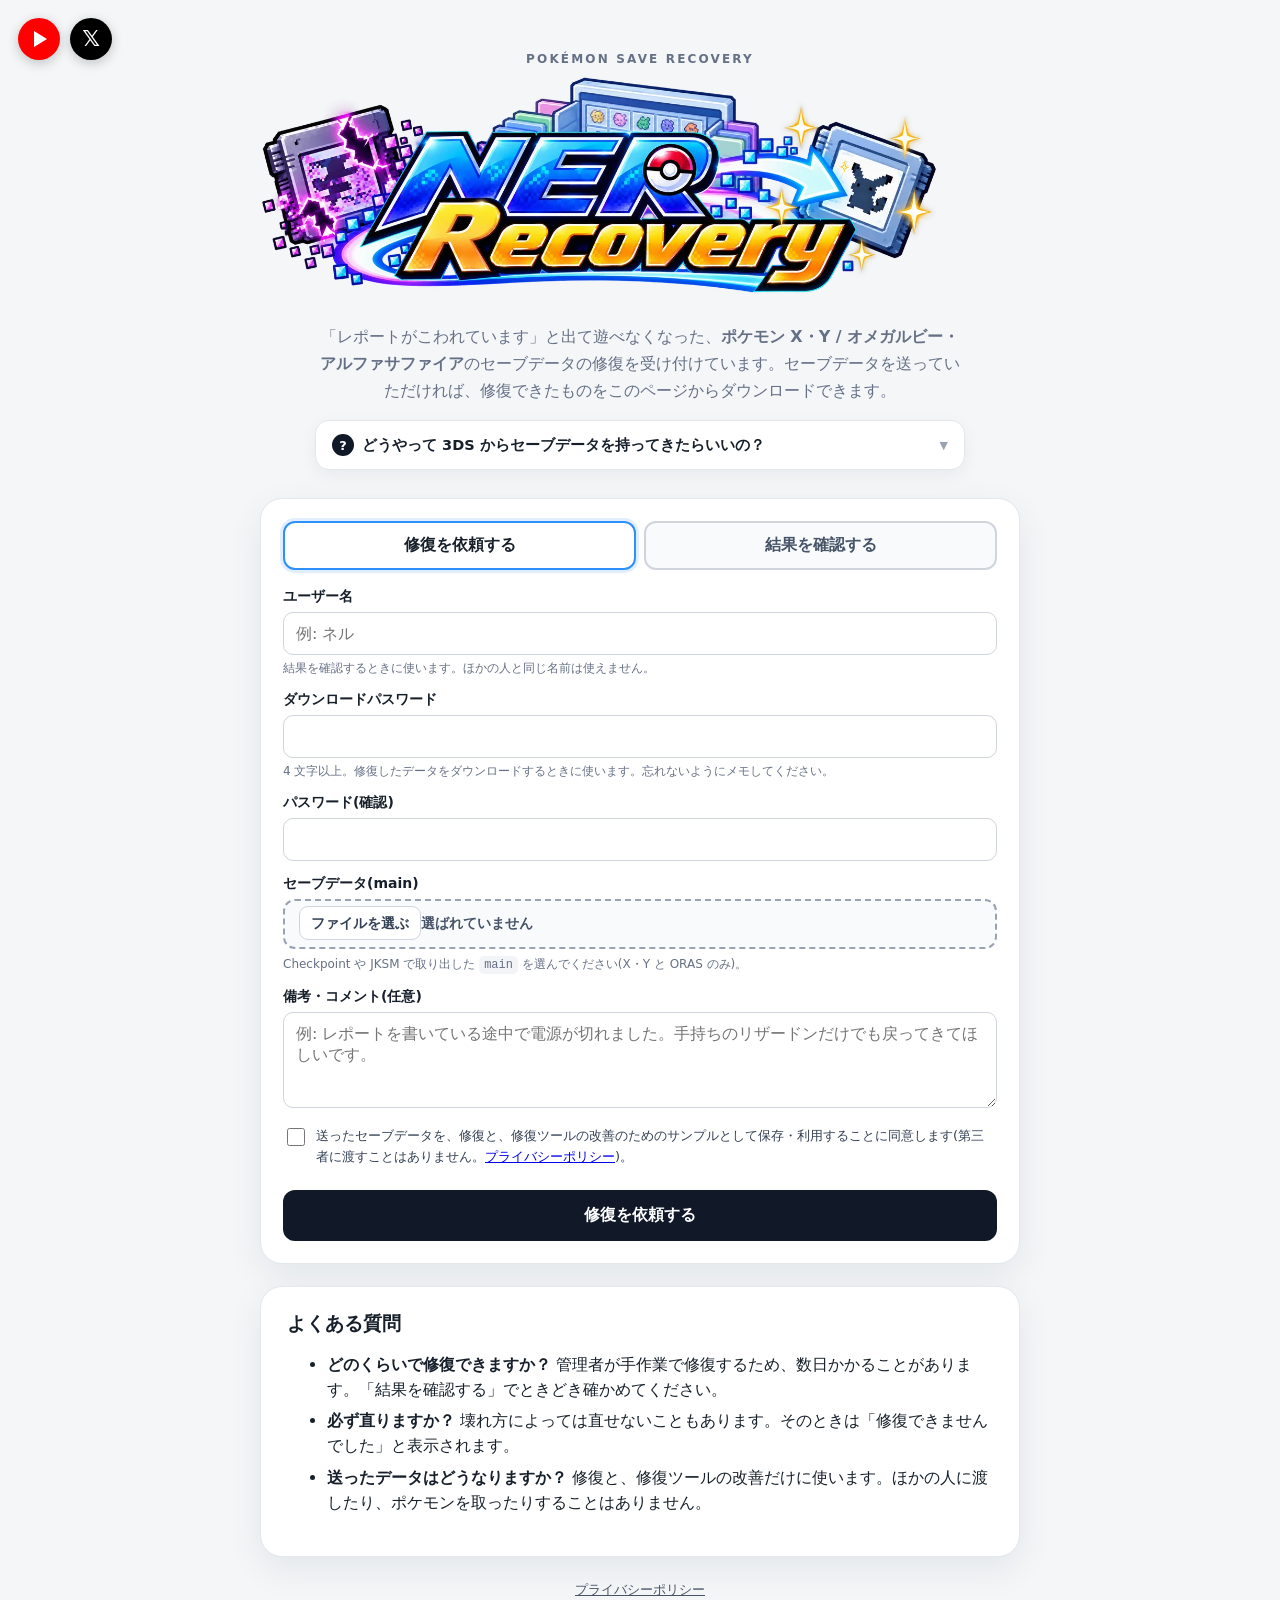
==== commit 09d69157: "3DS からセーブデータを取り出す方法のヘルプ(折りたたみ)を追加 Co-Authored-By: Claude Opus 5.5 <noreply@anthropic.com> Claude-Ses" ====
--- a/index.html
+++ b/index.html
@@ -47,6 +47,17 @@
 .rq-badge.waiting{background:#f2f4f7;color:#475467}.rq-badge.done{background:#d1fadf;color:#05603a}.rq-badge.failed{background:#fee4e2;color:#b42318}
 .rq-list .rq-empty{color:#667085;cursor:default;justify-content:center}
 .rq-banner{margin-bottom:14px;padding:10px 12px;border-radius:10px;background:#fffaeb;border:1px solid #fedf89;color:#93370d;font-size:13px}
+.rq-help{max-width:650px;margin:16px auto 0;text-align:left;background:#fff;border:1px solid #e4e7ec;border-radius:14px;box-shadow:0 6px 18px rgba(16,24,40,.05)}
+.rq-help summary{cursor:pointer;list-style:none;padding:13px 16px;font-weight:800;font-size:14.5px;display:flex;align-items:center;gap:8px}
+.rq-help summary::-webkit-details-marker{display:none}
+.rq-help summary::before{content:"?";flex:none;width:22px;height:22px;border-radius:50%;background:#111827;color:#fff;display:grid;place-items:center;font-size:13px}
+.rq-help summary::after{content:"▼";margin-left:auto;font-size:11px;color:#98a2b3;transition:transform .2s}
+.rq-help[open] summary::after{transform:rotate(180deg)}
+.rq-help-body{padding:0 16px 14px;font-size:13.5px;line-height:1.7;color:#344054}
+.rq-help-body h4{margin:12px 0 2px;font-size:14px;color:#17202a}
+.rq-help-body ol{margin:4px 0 0;padding-left:20px}
+.rq-help-body li{margin:3px 0}
+.rq-help-body .rq-help-note{margin:12px 0 0;padding:10px 12px;border-radius:10px;background:#fffaeb;color:#93370d;font-size:13px}
 </style>
 </head>
 <body>
@@ -59,6 +70,27 @@
 <p class="eyebrow">POKÉMON SAVE RECOVERY</p>
 <h1 class="hero-logo"><picture><source srcset="img/logo.webp?v=1" type="image/webp"><img src="img/logo.png?v=1" width="1300" height="437" alt="セーブデータ修復" decoding="async"></picture></h1>
 <p class="lead">「レポートがこわれています」と出て遊べなくなった、<b>ポケモン X・Y / オメガルビー・アルファサファイア</b>のセーブデータの修復を受け付けています。セーブデータを送っていただければ、修復できたものをこのページからダウンロードできます。</p>
+<details class="rq-help">
+<summary>どうやって 3DS からセーブデータを持ってきたらいいの？</summary>
+<div class="rq-help-body">
+<p style="margin:0">送っていただくのは、ゲームのセーブデータのファイル <code>main</code> です。取り出し方は、遊んでいる環境によって違います。</p>
+<h4>3DS 本体で遊んでいる場合(Checkpoint)</h4>
+<ol>
+<li>3DS で <b>Checkpoint</b> を起動し、ポケモン X・Y / ORAS を選びます。</li>
+<li>「Backup」(バックアップ)を押して、セーブデータを保存します。</li>
+<li>3DS の電源を切って SD カードを抜き、パソコンやスマホで開きます。</li>
+<li><code>3ds/Checkpoint/saves/</code> の中にあるゲーム名のフォルダを開き、保存した日時のフォルダの中の <code>main</code> を、このページで選びます。</li>
+</ol>
+<p style="margin:6px 0 0">JKSM を使っている場合も同じように「バックアップ」して、<code>JKSM/Saves/</code> の中の <code>main</code> を選んでください。SD カードを抜かずに、ftpd などで Wi-Fi 経由でスマホやパソコンに移すこともできます。</p>
+<h4>エミュレータで遊んでいる場合</h4>
+<ol>
+<li>ゲームの一覧でポケモンを右クリック(スマホ版は長押し)します。</li>
+<li>「セーブデータの場所を開く」を選びます。</li>
+<li>開いたフォルダの中の <code>main</code> を選びます。</li>
+</ol>
+<p class="rq-help-note">Checkpoint や JKSM は、3DS 本体を改造(カスタムファームウェアを導入)していないと使えません。改造していない 3DS では、セーブデータを取り出す方法がありません。また、「レポートがこわれています」と出たあとに新しく始めてレポートを書くと、壊れたデータが消えてしまいます。取り出すまでは、ゲームでレポートを書かないでください。</p>
+</div>
+</details>
 </section>
 
 <section class="card">
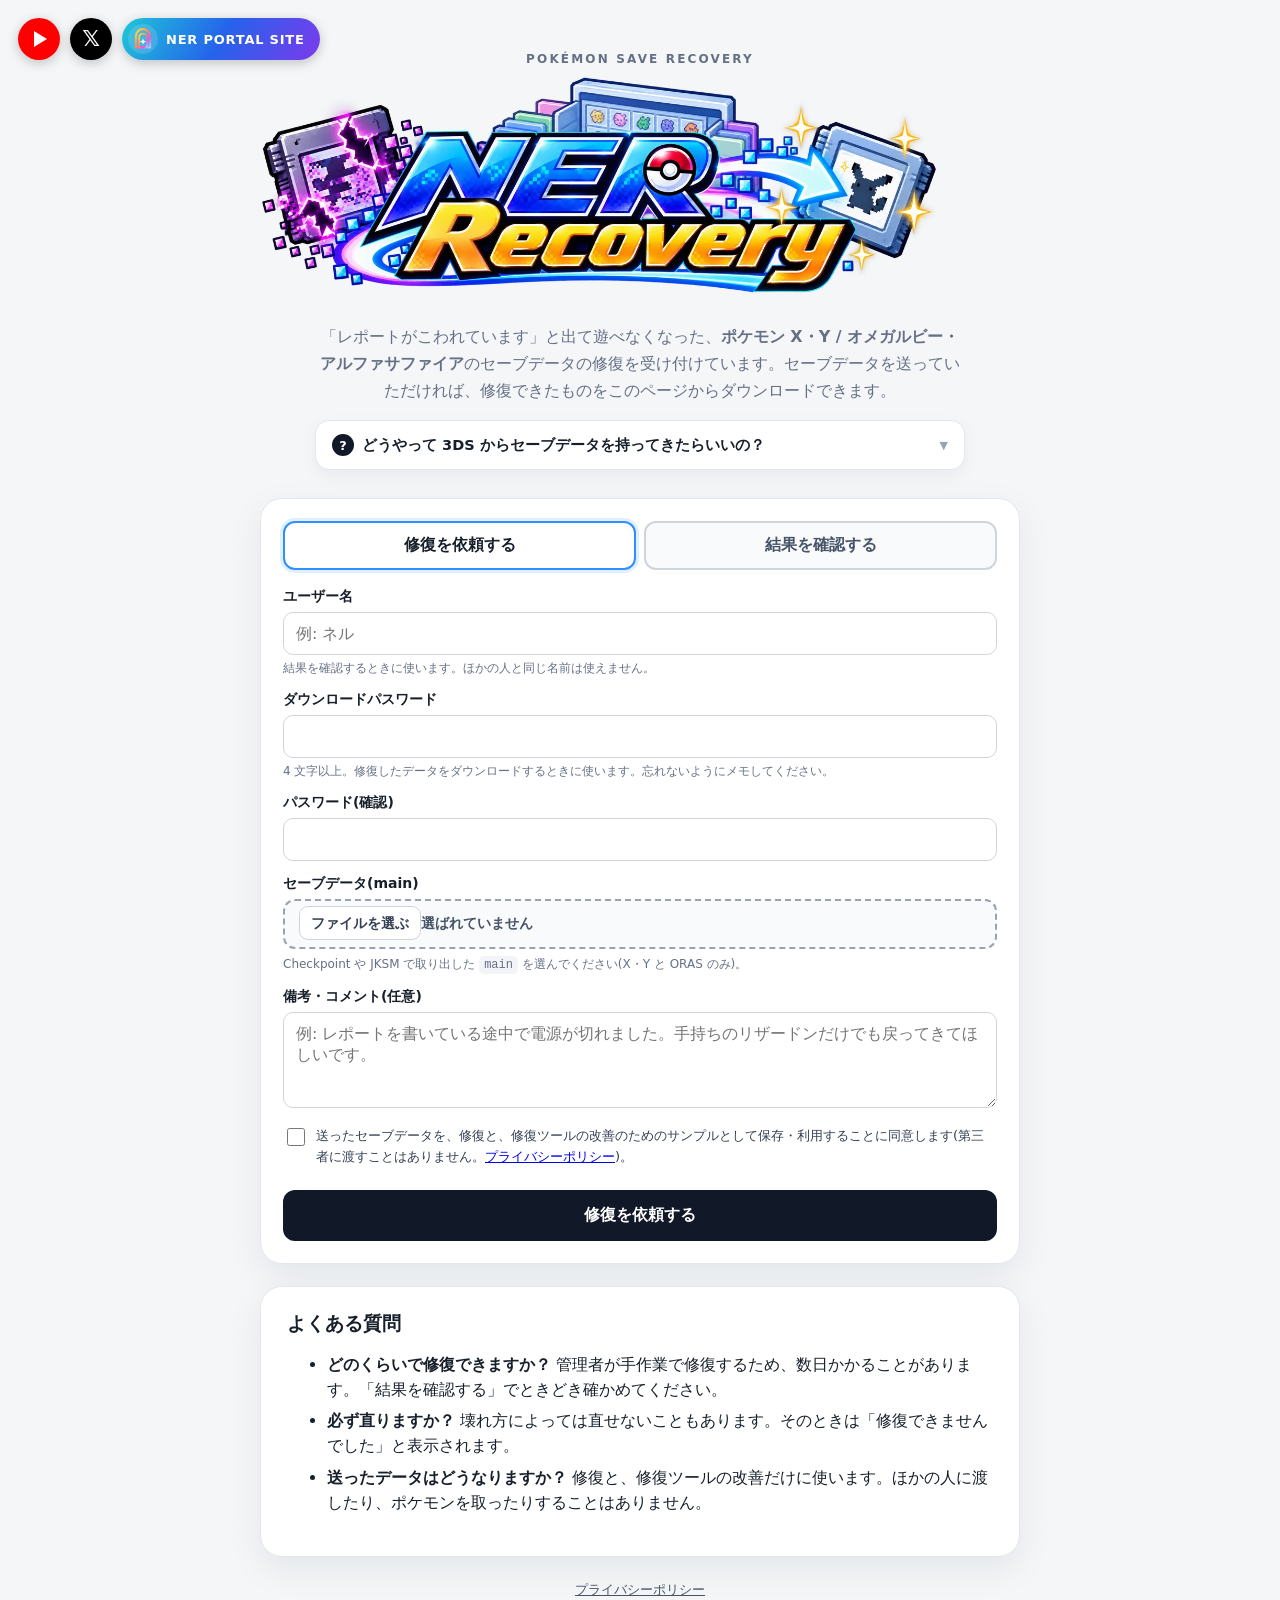
==== commit ea2f1fde: "NER PORTAL SITE へのリンクを左上に追加" ====
--- a/index.html
+++ b/index.html
@@ -8,7 +8,7 @@
 <meta property="og:description" content="X・Y / ORAS の「レポートがこわれています」になったセーブデータを送ってください。修復できたらダウンロードできます。">
 <meta property="og:image" content="https://noctis1008-wq.github.io/repair-request/img/logo.png">
 <meta name="twitter:card" content="summary_large_image">
-<link rel="stylesheet" href="style.css?v=1">
+<link rel="stylesheet" href="style.css?v=2">
 <style>
 .rq-tabs{display:grid;grid-template-columns:1fr 1fr;gap:8px;margin-bottom:18px}
 .rq-tab{border:2px solid #d0d5dd;background:#f8fafc;border-radius:12px;padding:12px;font:inherit;font-weight:800;color:#475467;cursor:pointer}
@@ -58,12 +58,24 @@
 .rq-help-body ol{margin:4px 0 0;padding-left:20px}
 .rq-help-body li{margin:3px 0}
 .rq-help-body .rq-help-note{margin:12px 0 0;padding:10px 12px;border-radius:10px;background:#fffaeb;color:#93370d;font-size:13px}
+.rq-video{display:flex;align-items:center;gap:12px;margin:10px 0 0;padding:8px;border:1px solid #e4e7ec;border-radius:12px;text-decoration:none;color:#17202a;background:#f8fafc}
+.rq-video-thumb{position:relative;width:132px;aspect-ratio:16/9;border-radius:8px;flex:none;overflow:hidden;background:#111 url("data:image/svg+xml,%3Csvg xmlns=%27http://www.w3.org/2000/svg%27 viewBox=%270 0 24 24%27%3E%3Crect x=%271.5%27 y=%274.5%27 width=%2721%27 height=%2715%27 rx=%274.5%27 fill=%27%23ff0033%27/%3E%3Cpath d=%27M10 8.8v6.4l5.6-3.2z%27 fill=%27%23fff%27/%3E%3C/svg%3E") center/38px no-repeat}
+.rq-video-thumb img{position:absolute;inset:0;width:100%;height:100%;object-fit:cover}
+.rq-video span{display:flex;flex-direction:column;gap:3px;font-size:14px}
+.rq-video small{color:#d92d20;font-weight:800;font-size:12.5px}
+.rq-help-small{margin:6px 0 0;font-size:12px;color:#667085}
+.rq-handoff{margin-bottom:14px;padding:12px 14px;border-radius:12px;background:#ecfdf3;border:1px solid #abefc6;color:#05603a;font-size:13.5px;line-height:1.6}
+.rq-no{font-size:11px;color:#98a2b3;font-weight:700;margin-right:3px}
+#reqList li{cursor:default}
+#reqList li:hover{background:none}
 </style>
 </head>
 <body>
 <div class="social-fixed">
 <a class="social-icon youtube-icon" href="https://www.youtube.com/@%E3%83%8D%E3%83%AB2048" target="_blank" rel="noopener noreferrer" aria-label="YouTube" title="YouTube"><span class="youtube-play" aria-hidden="true"></span></a>
 <a class="social-icon x-icon" href="https://x.com/ner2048" target="_blank" rel="noopener noreferrer" aria-label="X" title="X"><span aria-hidden="true">𝕏</span></a>
+<a class="portal-badge" href="https://noctis1008-wq.github.io/" aria-label="NER PORTAL SITE" title="NER PORTAL SITE"><svg viewBox="0 0 32 32" aria-hidden="true"><defs><linearGradient id="pbG" x1="0" y1="0" x2="1" y2="1"><stop offset="0" stop-color="#ffe14d"/><stop offset=".45" stop-color="#ff8a5c"/><stop offset=".75" stop-color="#ff4fd8"/><stop offset="1" stop-color="#9fd0ff"/></linearGradient></defs><path d="M8.5 25V13a7.5 7.5 0 0 1 15 0v12z" fill="none" stroke="url(#pbG)" stroke-width="2.4" stroke-linejoin="round"/><path d="M12 25V14.2a4 4 0 0 1 8 0V25" fill="none" stroke="url(#pbG)" stroke-width="2" stroke-linejoin="round"/><path d="M16 15.2l.9 2.6 2.6.9-2.6.9-.9 2.6-.9-2.6-2.6-.9 2.6-.9z" fill="#fff"/></svg><span>NER PORTAL SITE</span></a>
+
 </div>
 <main class="wrap">
 <section class="hero">
@@ -73,8 +85,15 @@
 <details class="rq-help">
 <summary>どうやって 3DS からセーブデータを持ってきたらいいの？</summary>
 <div class="rq-help-body">
-<p style="margin:0">送っていただくのは、ゲームのセーブデータのファイル <code>main</code> です。取り出し方は、遊んでいる環境によって違います。</p>
-<h4>3DS 本体で遊んでいる場合(Checkpoint)</h4>
+<p style="margin:0">送っていただくのは、ゲームのセーブデータのファイル <code>main</code> です。</p>
+<h4>① まず CFW(カスタムファームウェア)を入れる</h4>
+<p style="margin:2px 0 0">3DS 本体の機能だけでは、セーブデータをファイルとして取り出すことはできません。取り出すには、3DS に <b>CFW(カスタムファームウェア)</b> を入れて、セーブデータを取り出すアプリ(Checkpoint)を使えるようにする必要があります。</p>
+<p style="margin:6px 0 0">CFW の入れ方は、こちらの動画をご参考ください。<b>パソコン・iPhone・Android のどれか 1 台</b>があればできます。</p>
+<a class="rq-video" href="https://youtu.be/Sb5POknNqTw" target="_blank" rel="noopener noreferrer">
+<span class="rq-video-thumb"><img src="https://i.ytimg.com/vi/Sb5POknNqTw/mqdefault.jpg" width="320" height="180" alt="" loading="lazy" onerror="this.remove()"></span>
+<span><b>参考動画: CFW の導入方法</b><small>YouTube で見る ↗</small></span></a>
+<p class="rq-help-small">CFW の導入はご自身の責任で行ってください。</p>
+<h4>② Checkpoint でセーブデータを取り出す</h4>
 <ol>
 <li>3DS で <b>Checkpoint</b> を起動し、ポケモン X・Y / ORAS を選びます。</li>
 <li>「Backup」(バックアップ)を押して、セーブデータを保存します。</li>
@@ -82,18 +101,19 @@
 <li><code>3ds/Checkpoint/saves/</code> の中にあるゲーム名のフォルダを開き、保存した日時のフォルダの中の <code>main</code> を、このページで選びます。</li>
 </ol>
 <p style="margin:6px 0 0">JKSM を使っている場合も同じように「バックアップ」して、<code>JKSM/Saves/</code> の中の <code>main</code> を選んでください。SD カードを抜かずに、ftpd などで Wi-Fi 経由でスマホやパソコンに移すこともできます。</p>
-<h4>エミュレータで遊んでいる場合</h4>
+<h4>エミュレータで遊んでいる場合(CFW は不要)</h4>
 <ol>
 <li>ゲームの一覧でポケモンを右クリック(スマホ版は長押し)します。</li>
 <li>「セーブデータの場所を開く」を選びます。</li>
 <li>開いたフォルダの中の <code>main</code> を選びます。</li>
 </ol>
-<p class="rq-help-note">Checkpoint や JKSM は、3DS 本体を改造(カスタムファームウェアを導入)していないと使えません。改造していない 3DS では、セーブデータを取り出す方法がありません。また、「レポートがこわれています」と出たあとに新しく始めてレポートを書くと、壊れたデータが消えてしまいます。取り出すまでは、ゲームでレポートを書かないでください。</p>
+<p class="rq-help-note">「レポートがこわれています」と出たあとに新しく始めてレポートを書くと、壊れたデータが消えてしまいます。取り出すまでは、ゲームでレポートを書かないでください。</p>
 </div>
 </details>
 </section>
 
 <section class="card">
+<div id="rqHandoff" class="rq-handoff" hidden>NER Pokémon Recovery から、<b>壊れたセーブデータ</b>と<b>救出したデータ</b>の 2 つを受け取りました。ユーザー名とパスワードを決めて送ってください。</div>
 <div id="rqBanner" class="rq-banner" hidden>(準備中)受付の送り先がまだ設定されていません。</div>
 <div class="rq-tabs" role="tablist">
 <button type="button" class="rq-tab active" data-tab="send" role="tab">修復を依頼する</button>
@@ -106,6 +126,7 @@
 <div class="rq-field"><label for="sPass">ダウンロードパスワード</label><input type="password" id="sPass" minlength="4" maxlength="64" required autocomplete="new-password"><small>4 文字以上。修復したデータをダウンロードするときに使います。忘れないようにメモしてください。</small></div>
 <div class="rq-field"><label for="sPass2">パスワード(確認)</label><input type="password" id="sPass2" minlength="4" maxlength="64" required autocomplete="new-password"></div>
 <div class="rq-field"><label>セーブデータ(main)</label><label class="rq-file" for="sFile"><input type="file" id="sFile"><span class="small-button">ファイルを選ぶ</span><span class="rq-file-name" id="sFileName">選ばれていません</span></label><small>Checkpoint や JKSM で取り出した <code>main</code> を選んでください(X・Y と ORAS のみ)。</small></div>
+<div class="rq-field" id="sFile2Field" hidden><label>救出したデータ</label><label class="rq-file" for="sFile2"><input type="file" id="sFile2"><span class="small-button">ファイルを選ぶ</span><span class="rq-file-name" id="sFile2Name">選ばれていません</span></label><small>NER Pokémon Recovery で作ったデータです。修復の手がかりにします。</small></div>
 <div class="rq-field"><label for="sComment">備考・コメント(任意)</label><textarea id="sComment" maxlength="1000" placeholder="例: レポートを書いている途中で電源が切れました。手持ちのリザードンだけでも戻ってきてほしいです。"></textarea></div>
 <label class="rq-consent"><input type="checkbox" id="sAgree" required><span>送ったセーブデータを、修復と、修復ツールの改善のためのサンプルとして保存・利用することに同意します(第三者に渡すことはありません。<a href="privacy.html" target="_blank">プライバシーポリシー</a>)。</span></label>
 <button type="submit" class="button" id="sButton">修復を依頼する</button>
@@ -149,8 +170,8 @@
     const r=await api({action:'list'});
     if(!r.ok)throw 0;
     listLoaded=true;
-    ul.innerHTML=r.items.length?r.items.map(it=>`<li data-name="${esc(it.name)}"><span class="rq-name">${esc(it.name)}<span class="rq-date">${it.created?esc(it.created.slice(4,6)+'/'+it.created.slice(6,8)):''}</span></span><span class="rq-badge ${esc(it.status)}">${STATUS_LABEL[it.status]||''}</span></li>`).join(''):'<li class="rq-empty">まだ依頼はありません</li>';
-    ul.querySelectorAll('li[data-name]').forEach(li=>li.addEventListener('click',()=>{$('cName').value=li.dataset.name;$('cPass').focus()}));
+    // 一覧には受付番号を出す(ユーザー名は出さない)。古い受付処理(名前を返す版)のあいだは名前を出す
+    ul.innerHTML=r.items.length?r.items.map(it=>`<li><span class="rq-name">${it.id?'<span class="rq-no">No.</span>'+esc(it.id):esc(it.name||'')}<span class="rq-date">${it.created?esc(it.created.slice(4,6)+'/'+it.created.slice(6,8)):''}</span></span><span class="rq-badge ${esc(it.status)}">${STATUS_LABEL[it.status]||''}</span></li>`).join(''):'<li class="rq-empty">まだ依頼はありません</li>';
   }catch(e){ul.innerHTML='<li class="rq-empty">一覧を読み込めませんでした</li>'}
 }
 $('listReload').addEventListener('click',loadList);
@@ -164,25 +185,51 @@
 }
 function toBase64(u8){let s='';for(let i=0;i<u8.length;i+=0x8000)s+=String.fromCharCode.apply(null,u8.subarray(i,i+0x8000));return btoa(s)}
 function fromBase64(b64){const s=atob(b64),u=new Uint8Array(s.length);for(let i=0;i<s.length;i++)u[i]=s.charCodeAt(i);return u}
-$('sFile').addEventListener('change',()=>{const f=$('sFile').files[0];$('sFileName').textContent=f?`${f.name}(${f.size.toLocaleString()} バイト${SIZES[f.size]?'・'+SIZES[f.size]:''})`:'選ばれていません'});
+// 選んだファイル。Recovery から渡されたときは、ここに直接入れる(input の files は使わない)
+let brokenFile=null,rescuedFile=null;
+const fileLabel=f=>f?`${f.name}(${f.size.toLocaleString()} バイト${SIZES[f.size]?'・'+SIZES[f.size]:''})`:'選ばれていません';
+function setBroken(f){brokenFile=f||null;$('sFileName').textContent=fileLabel(brokenFile)}
+function setRescued(f){rescuedFile=f||null;$('sFile2Name').textContent=fileLabel(rescuedFile)}
+$('sFile').addEventListener('change',()=>setBroken($('sFile').files[0]));
+$('sFile2').addEventListener('change',()=>setRescued($('sFile2').files[0]));
+// NER Pokémon Recovery の「修復をリクエストする」から来たとき(?from=recovery)。
+// Recovery が同じサイトの IndexedDB「nerRepairHandoff」に置いた 2 つのファイルを読み込む。送信が終わったら消す。
+function handoffDb(){return new Promise((ok,ng)=>{let r;try{r=indexedDB.open('nerRepairHandoff',1)}catch(e){ng(e);return}r.onupgradeneeded=()=>r.result.createObjectStore('files');r.onerror=()=>ng(r.error);r.onsuccess=()=>ok(r.result)})}
+async function handoffGet(){const db=await handoffDb();return new Promise(ok=>{const q=db.transaction('files').objectStore('files').get('latest');q.onsuccess=()=>{db.close();ok(q.result||null)};q.onerror=()=>{db.close();ok(null)}})}
+async function handoffClear(){try{const db=await handoffDb();const tx=db.transaction('files','readwrite');tx.objectStore('files').delete('latest');tx.oncomplete=()=>db.close()}catch(e){}}
+let fromRecovery=false;
+(async function(){
+  if(!/[?&]from=recovery\b/.test(location.search))return;
+  try{
+    const h=await handoffGet();
+    if(!h||!h.broken||!h.rescued||Date.now()-h.at>86400000)return;   // 1 日以上前のものは使わない
+    setBroken(new File([h.broken.data],h.broken.name));
+    setRescued(new File([h.rescued.data],h.rescued.name));
+    $('sFile2Field').hidden=false;$('rqHandoff').hidden=false;fromRecovery=true;
+    showTab('send');
+  }catch(e){}
+})();
 
 $('sendForm').addEventListener('submit',async e=>{
   e.preventDefault();
-  const name=$('sName').value.trim(),pass=$('sPass').value,file=$('sFile').files[0];
+  const name=$('sName').value.trim(),pass=$('sPass').value,file=brokenFile;
   if(pass!==$('sPass2').value)return showMsg($('sMsg'),'パスワード(確認)が一致しません。','err');
   if(!file)return showMsg($('sMsg'),'セーブデータを選んでください。','err');
   if(!SIZES[file.size])return showMsg($('sMsg'),`このファイルは X・Y または ORAS の main ではないようです(${file.size.toLocaleString()} バイト)。Checkpoint などで取り出した <code>main</code> を選んでください。`,'err');
   const btn=$('sButton');btn.disabled=true;btn.textContent='送信中…';showMsg($('sMsg'),'');
   try{
     const data=toBase64(new Uint8Array(await file.arrayBuffer()));
-    const r=await api({action:'submit',name,password:pass,comment:$('sComment').value,fileName:file.name,data,version:'repair-site-1'});
+    const body={action:'submit',name,password:pass,comment:$('sComment').value,fileName:file.name,data,version:'repair-site-2'};
+    if(rescuedFile){body.fileName2=rescuedFile.name;body.data2=toBase64(new Uint8Array(await rescuedFile.arrayBuffer()))}
+    const r=await api(body);
     if(!r.ok)return showMsg($('sMsg'),esc(r.error||'受け付けできませんでした。'),'err');
     $('sendForm').hidden=true;
     $('sMsg').innerHTML=`<div class="rq-result"><h3>受け付けました</h3>
       <p>受付番号: <span class="rq-id">${esc(r.id)}</span></p>
       <p>修復が終わったら、このページの「結果を確認する」で、ユーザー名「<b>${esc(name)}</b>」とダウンロードパスワードを入れるとダウンロードできます。</p>
-      <p style="font-size:13px;color:#667085">ユーザー名とパスワードは、スクリーンショットなどで控えておいてください。</p></div>`;
+      <p style="font-size:13px;color:#667085">受付番号・ユーザー名・パスワードは、スクリーンショットなどで控えておいてください。「結果を確認する」の受付一覧では、受付番号で自分の依頼の進み具合がわかります。</p></div>`;
     $('cName').value=name;listLoaded=false;
+    if(fromRecovery){handoffClear();history.replaceState(null,'',location.pathname)}
   }catch(err){showMsg($('sMsg'),'送信できませんでした。通信状態を確かめて、もう一度お試しください。'+(err&&err.message&&!REPAIR_URL?'('+esc(err.message)+')':''),'err')}
   finally{btn.disabled=false;btn.textContent='修復を依頼する'}
 });
--- a/style.css
+++ b/style.css
@@ -434,3 +434,9 @@
 .pk-stat-table tr:first-child th{background:#f8fafc;font-weight:700;color:#475467;font-size:11px}
 .pk-stat-table tr th:first-child{background:#f8fafc;color:#475467;white-space:nowrap}
 .dup-note{margin:10px 0 0;font-size:12.5px;color:#93370d}
+
+/* NER PORTAL SITE へのリンク(YouTube・X の右に固定) */
+.portal-badge{height:42px;display:inline-flex;align-items:center;gap:8px;padding:0 15px 0 6px;border-radius:999px;text-decoration:none;color:#fff;background:linear-gradient(120deg,#1ec8d8 0%,#2563eb 50%,#7c3aed 100%);box-shadow:0 3px 12px rgba(0,0,0,.22);transition:transform .15s ease,opacity .15s ease;font:800 13px/1 system-ui,-apple-system,"Hiragino Sans",sans-serif;letter-spacing:.06em;white-space:nowrap}
+.portal-badge:hover{transform:translateY(-2px) scale(1.03);opacity:.92}
+.portal-badge svg{width:30px;height:30px;flex:none;border-radius:50%;background:rgba(255,255,255,.14)}
+@media(max-width:600px){.portal-badge{height:38px;font-size:12px;padding:0 12px 0 5px;gap:6px}.portal-badge svg{width:28px;height:28px}}
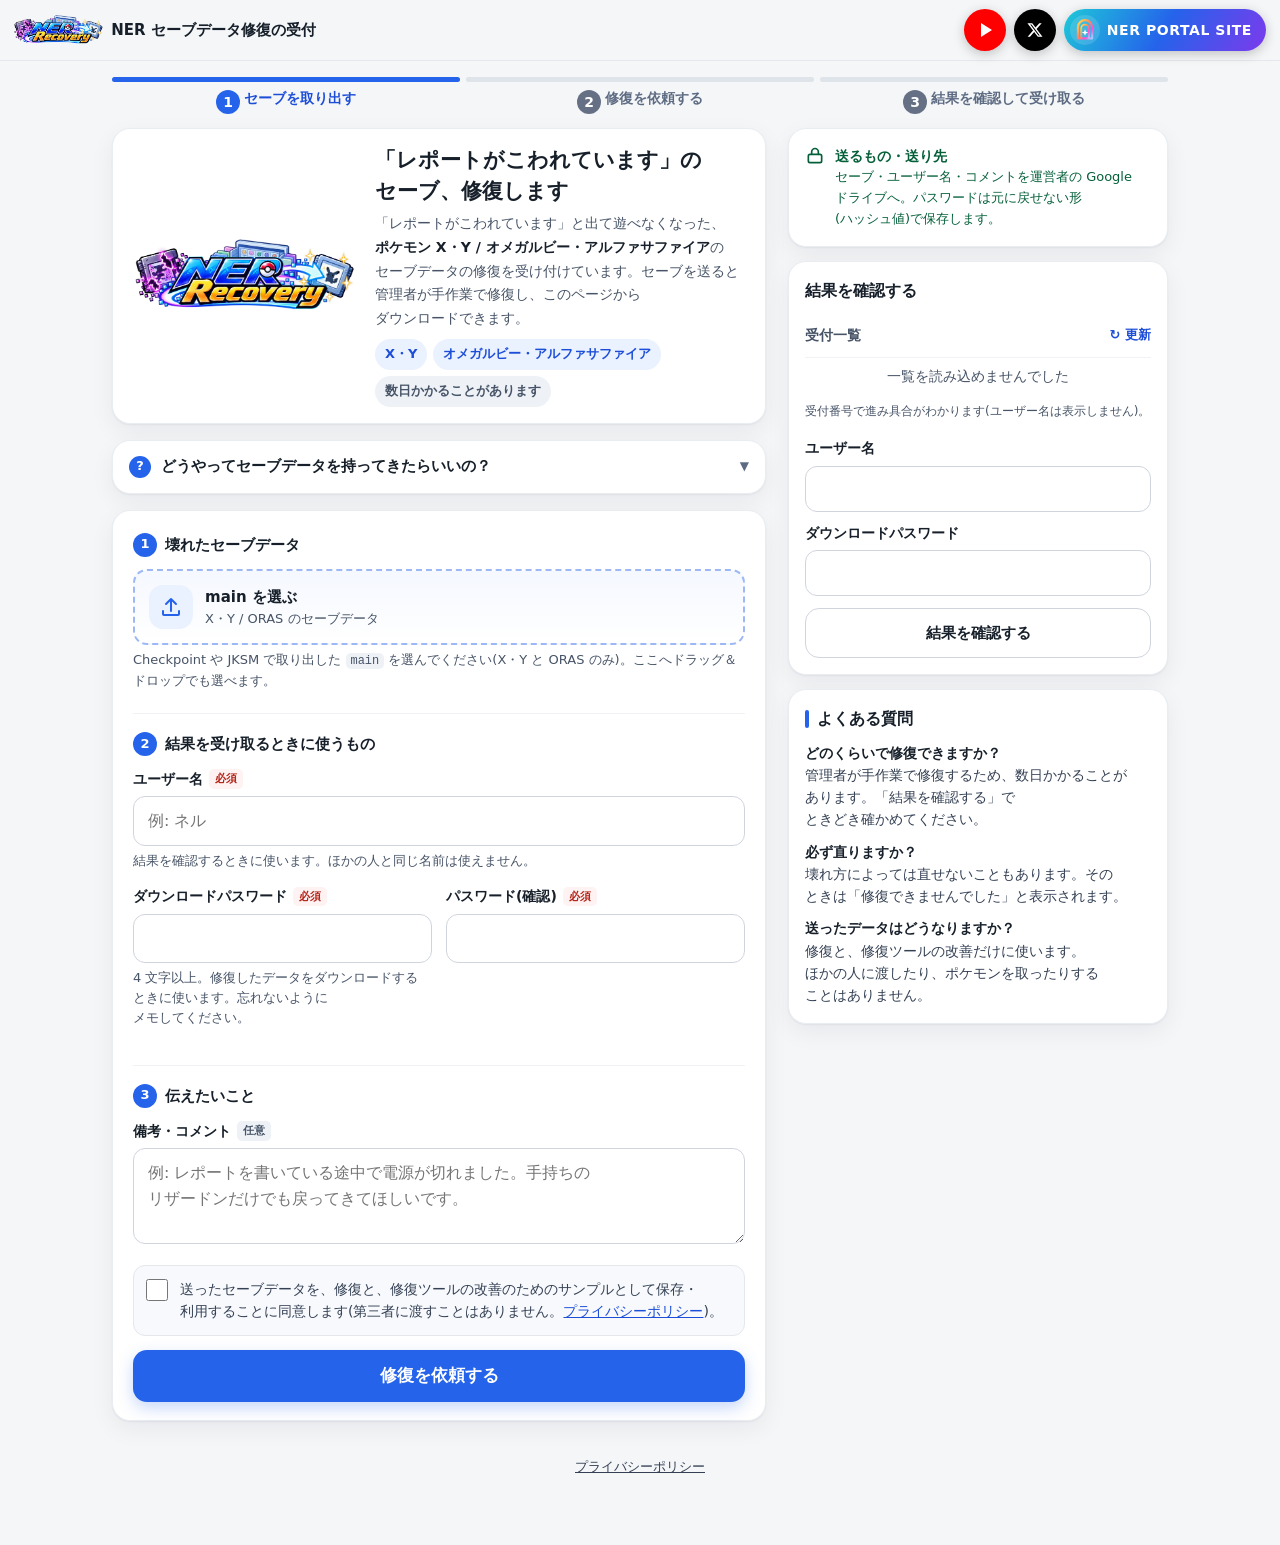
==== commit 7b7c888b: "画面をNERツール共通のデザインに(上部バー・手順・3つに分けた入力・下に固定した依頼ボタン・パソコンは2列)。送信内容と処理は変更なし (v3)" ====
--- a/index.html
+++ b/index.html
@@ -1,158 +1,143 @@
 <!doctype html>
 <html lang="ja">
 <head>
-<meta charset="utf-8"><meta name="viewport" content="width=device-width, initial-scale=1">
+<meta charset="utf-8"><meta name="viewport" content="width=device-width, initial-scale=1, viewport-fit=cover">
+<meta name="theme-color" content="#f4f6f8">
 <title>ポケモン セーブデータ修復の受付</title>
 <meta name="description" content="壊れてしまったポケモン X・Y / オメガルビー・アルファサファイアのセーブデータの修復を受け付けています。">
 <meta property="og:title" content="ポケモンの壊れたセーブデータ、修復します">
 <meta property="og:description" content="X・Y / ORAS の「レポートがこわれています」になったセーブデータを送ってください。修復できたらダウンロードできます。">
 <meta property="og:image" content="https://noctis1008-wq.github.io/repair-request/img/logo.png">
 <meta name="twitter:card" content="summary_large_image">
-<link rel="stylesheet" href="style.css?v=2">
-<style>
-.rq-tabs{display:grid;grid-template-columns:1fr 1fr;gap:8px;margin-bottom:18px}
-.rq-tab{border:2px solid #d0d5dd;background:#f8fafc;border-radius:12px;padding:12px;font:inherit;font-weight:800;color:#475467;cursor:pointer}
-.rq-tab.active{border-color:#2e90fa;background:#fff;color:#17202a;box-shadow:0 0 0 3px rgba(46,144,250,.15)}
-.rq-panel{display:none}.rq-panel.active{display:block}
-.rq-field{margin-bottom:14px}
-.rq-field label{display:block;font-weight:800;font-size:14px;margin-bottom:6px}
-.rq-field small{display:block;color:#667085;font-size:12px;margin-top:4px;line-height:1.5}
-.rq-field input[type=text],.rq-field input[type=password],.rq-field textarea{width:100%;box-sizing:border-box;border:1px solid #d0d5dd;border-radius:10px;padding:11px 12px;font:inherit;font-size:16px;background:#fff}
-.rq-field textarea{min-height:96px;resize:vertical}
-.rq-file{display:flex;align-items:center;gap:10px;border:2px dashed #98a2b3;border-radius:12px;padding:14px;cursor:pointer;background:#f9fafb}
-.rq-file input{display:none}
-.rq-file .rq-file-name{color:#475467;font-size:14px;word-break:break-all}
-.rq-consent{display:flex;gap:8px;align-items:flex-start;font-size:13px;line-height:1.6;color:#344054;margin:6px 0 4px}
-.rq-consent input{width:18px;height:18px;flex:none;margin-top:2px}
-.rq-msg{margin-top:14px;padding:12px 14px;border-radius:12px;line-height:1.6;font-size:14px}
-.rq-msg.err{background:#fef3f2;color:#b42318}
-.rq-msg.info{background:#f2f4f7;color:#344054}
-.rq-result{margin-top:16px;padding:16px;border-radius:14px;border:1px solid #eaecf0;background:#f8fafc;line-height:1.7}
-.rq-result.done{background:linear-gradient(135deg,#ecfdf3,#d1fadf);border-color:#32d583;color:#05603a}
-.rq-result.failed{background:#fef3f2;border-color:#fda29b;color:#7a271a}
-.rq-result h3{margin:0 0 6px;font-size:18px}
-.rq-id{font-family:ui-monospace,monospace;font-size:20px;font-weight:800;letter-spacing:.06em}
-.rq-steps{margin:8px 0 0;padding-left:20px;font-size:13.5px;color:#344054}
-.rq-steps li{margin:4px 0}
-.rq-list{margin:0 0 18px;border:1px solid #eaecf0;border-radius:12px;overflow:hidden}
-.rq-list h3{margin:0;padding:10px 12px;font-size:14px;background:#f8fafc;border-bottom:1px solid #eaecf0;display:flex;justify-content:space-between;align-items:center}
-.rq-list h3 button{border:0;background:none;color:#2e90fa;font:inherit;font-size:12.5px;cursor:pointer}
-.rq-list ul{list-style:none;margin:0;padding:0;max-height:320px;overflow-y:auto}
-.rq-list li{display:flex;justify-content:space-between;align-items:center;gap:10px;padding:9px 12px;border-bottom:1px solid #f2f4f7;font-size:14px;cursor:pointer}
-.rq-list li:last-child{border-bottom:0}
-.rq-list li:hover{background:#f9fafb}
-.rq-list .rq-name{font-weight:700;overflow:hidden;text-overflow:ellipsis;white-space:nowrap}
-.rq-list .rq-date{color:#98a2b3;font-size:12px;margin-left:6px;font-weight:400}
-.rq-badge{flex:none;font-size:12px;font-weight:800;border-radius:999px;padding:3px 10px}
-.rq-badge.waiting{background:#f2f4f7;color:#475467}.rq-badge.done{background:#d1fadf;color:#05603a}.rq-badge.failed{background:#fee4e2;color:#b42318}
-.rq-list .rq-empty{color:#667085;cursor:default;justify-content:center}
-.rq-banner{margin-bottom:14px;padding:10px 12px;border-radius:10px;background:#fffaeb;border:1px solid #fedf89;color:#93370d;font-size:13px}
-.rq-help{max-width:650px;margin:16px auto 0;text-align:left;background:#fff;border:1px solid #e4e7ec;border-radius:14px;box-shadow:0 6px 18px rgba(16,24,40,.05)}
-.rq-help summary{cursor:pointer;list-style:none;padding:13px 16px;font-weight:800;font-size:14.5px;display:flex;align-items:center;gap:8px}
-.rq-help summary::-webkit-details-marker{display:none}
-.rq-help summary::before{content:"?";flex:none;width:22px;height:22px;border-radius:50%;background:#111827;color:#fff;display:grid;place-items:center;font-size:13px}
-.rq-help summary::after{content:"▼";margin-left:auto;font-size:11px;color:#98a2b3;transition:transform .2s}
-.rq-help[open] summary::after{transform:rotate(180deg)}
-.rq-help-body{padding:0 16px 14px;font-size:13.5px;line-height:1.7;color:#344054}
-.rq-help-body h4{margin:12px 0 2px;font-size:14px;color:#17202a}
-.rq-help-body ol{margin:4px 0 0;padding-left:20px}
-.rq-help-body li{margin:3px 0}
-.rq-help-body .rq-help-note{margin:12px 0 0;padding:10px 12px;border-radius:10px;background:#fffaeb;color:#93370d;font-size:13px}
-.rq-video{display:flex;align-items:center;gap:12px;margin:10px 0 0;padding:8px;border:1px solid #e4e7ec;border-radius:12px;text-decoration:none;color:#17202a;background:#f8fafc}
-.rq-video-thumb{position:relative;width:132px;aspect-ratio:16/9;border-radius:8px;flex:none;overflow:hidden;background:#111 url("data:image/svg+xml,%3Csvg xmlns=%27http://www.w3.org/2000/svg%27 viewBox=%270 0 24 24%27%3E%3Crect x=%271.5%27 y=%274.5%27 width=%2721%27 height=%2715%27 rx=%274.5%27 fill=%27%23ff0033%27/%3E%3Cpath d=%27M10 8.8v6.4l5.6-3.2z%27 fill=%27%23fff%27/%3E%3C/svg%3E") center/38px no-repeat}
-.rq-video-thumb img{position:absolute;inset:0;width:100%;height:100%;object-fit:cover}
-.rq-video span{display:flex;flex-direction:column;gap:3px;font-size:14px}
-.rq-video small{color:#d92d20;font-weight:800;font-size:12.5px}
-.rq-help-small{margin:6px 0 0;font-size:12px;color:#667085}
-.rq-handoff{margin-bottom:14px;padding:12px 14px;border-radius:12px;background:#ecfdf3;border:1px solid #abefc6;color:#05603a;font-size:13.5px;line-height:1.6}
-.rq-no{font-size:11px;color:#98a2b3;font-weight:700;margin-right:3px}
-#reqList li{cursor:default}
-#reqList li:hover{background:none}
-</style>
+<!-- 末尾の ?v= はブラウザのキャッシュ対策。style.css を変えたら index.html と privacy.html の数字を同じ値に上げる -->
+<link rel="stylesheet" href="style.css?v=3">
 </head>
 <body>
-<div class="social-fixed">
-<a class="social-icon youtube-icon" href="https://www.youtube.com/@%E3%83%8D%E3%83%AB2048" target="_blank" rel="noopener noreferrer" aria-label="YouTube" title="YouTube"><span class="youtube-play" aria-hidden="true"></span></a>
-<a class="social-icon x-icon" href="https://x.com/ner2048" target="_blank" rel="noopener noreferrer" aria-label="X" title="X"><span aria-hidden="true">𝕏</span></a>
-<a class="portal-badge" href="https://noctis1008-wq.github.io/" aria-label="NER PORTAL SITE" title="NER PORTAL SITE"><svg viewBox="0 0 32 32" aria-hidden="true"><defs><linearGradient id="pbG" x1="0" y1="0" x2="1" y2="1"><stop offset="0" stop-color="#ffe14d"/><stop offset=".45" stop-color="#ff8a5c"/><stop offset=".75" stop-color="#ff4fd8"/><stop offset="1" stop-color="#9fd0ff"/></linearGradient></defs><path d="M8.5 25V13a7.5 7.5 0 0 1 15 0v12z" fill="none" stroke="url(#pbG)" stroke-width="2.4" stroke-linejoin="round"/><path d="M12 25V14.2a4 4 0 0 1 8 0V25" fill="none" stroke="url(#pbG)" stroke-width="2" stroke-linejoin="round"/><path d="M16 15.2l.9 2.6 2.6.9-2.6.9-.9 2.6-.9-2.6-2.6-.9 2.6-.9z" fill="#fff"/></svg><span>NER PORTAL SITE</span></a>
-
-</div>
-<main class="wrap">
+<a class="skip-link" href="#main">本文へ移動</a>
+<!-- v3: 上部のバー(NER Pokémon Recovery と同じ)。YouTube・X・NER PORTAL はここに入れ、画面に重ならないようにした -->
+<header class="topbar">
+<a class="brand" href="./" aria-label="セーブデータ修復の受付 トップ"><picture><source srcset="img/logo.webp?v=1" type="image/webp"><img src="img/logo.png?v=1" width="1300" height="437" alt="" decoding="async"></picture><span>NER セーブデータ修復の受付</span></a>
+<nav class="topbar-links" aria-label="外部リンク">
+<a class="social-icon youtube-icon" href="https://www.youtube.com/@%E3%83%8D%E3%83%AB2048" target="_blank" rel="noopener noreferrer" aria-label="YouTube(新しいタブ)" title="YouTube"><span class="youtube-play" aria-hidden="true"></span></a>
+<a class="social-icon x-icon" href="https://x.com/ner2048" target="_blank" rel="noopener noreferrer" aria-label="X(新しいタブ)" title="X"><svg viewBox="0 0 24 24" aria-hidden="true"><path fill="currentColor" d="M17.8 3h3.1l-6.8 7.7L22 21h-6.2l-4.9-6.4L5.3 21H2.2l7.2-8.3L1.9 3h6.4l4.4 5.8zm-1.1 16.2h1.7L7.4 4.7H5.6z"/></svg></a>
+<a class="portal-badge" href="https://noctis1008-wq.github.io/" title="NER PORTAL SITE"><svg viewBox="0 0 32 32" aria-hidden="true"><defs><linearGradient id="pbG" x1="0" y1="0" x2="1" y2="1"><stop offset="0" stop-color="#ffe14d"/><stop offset=".45" stop-color="#ff8a5c"/><stop offset=".75" stop-color="#ff4fd8"/><stop offset="1" stop-color="#9fd0ff"/></linearGradient></defs><path d="M8.5 25V13a7.5 7.5 0 0 1 15 0v12z" fill="none" stroke="url(#pbG)" stroke-width="2.4" stroke-linejoin="round"/><path d="M12 25V14.2a4 4 0 0 1 8 0V25" fill="none" stroke="url(#pbG)" stroke-width="2" stroke-linejoin="round"/><path d="M16 15.2l.9 2.6 2.6.9-2.6.9-.9 2.6-.9-2.6-2.6-.9 2.6-.9z" fill="#fff"/></svg><span>NER PORTAL<span class="portal-site"> SITE</span></span></a>
+</nav>
+</header>
+<!-- v3: 手順の表示(1 取り出す → 2 依頼する → 3 受け取る)。下の setStep() で切り替える -->
+<ol class="steps" id="steps" aria-label="手順">
+<li class="step now" data-step="1" aria-current="step"><i class="bar"></i><span><b>1</b><span class="s-short">取り出す</span><span class="s-long">セーブを取り出す</span></span></li>
+<li class="step" data-step="2"><i class="bar"></i><span><b>2</b><span class="s-short">依頼する</span><span class="s-long">修復を依頼する</span></span></li>
+<li class="step" data-step="3"><i class="bar"></i><span><b>3</b><span class="s-short">受け取る</span><span class="s-long">結果を確認して受け取る</span></span></li>
+</ol>
+
+<main class="wrap" id="main">
+<div class="layout">
+<div class="col-main">
 <section class="hero">
-<p class="eyebrow">POKÉMON SAVE RECOVERY</p>
 <h1 class="hero-logo"><picture><source srcset="img/logo.webp?v=1" type="image/webp"><img src="img/logo.png?v=1" width="1300" height="437" alt="セーブデータ修復" decoding="async"></picture></h1>
-<p class="lead">「レポートがこわれています」と出て遊べなくなった、<b>ポケモン X・Y / オメガルビー・アルファサファイア</b>のセーブデータの修復を受け付けています。セーブデータを送っていただければ、修復できたものをこのページからダウンロードできます。</p>
-<details class="rq-help">
-<summary>どうやって 3DS からセーブデータを持ってきたらいいの？</summary>
+<div class="hero-text">
+<p class="hero-title">「レポートがこわれています」<br class="m-br">のセーブ、修復します</p>
+<p class="lead">「レポートがこわれています」と出て遊べなくなった、<b>ポケモン X・Y / オメガルビー・アルファサファイア</b>のセーブデータの修復を受け付けています。セーブを送ると管理者が手作業で修復し、このページからダウンロードできます。</p>
+<p class="games"><span>X・Y</span><span>オメガルビー・アルファサファイア</span><span class="plain">数日かかることがあります</span></p>
+</div>
+</section>
+
+<div class="seg rq-tabs" role="tablist" aria-label="すること">
+<button type="button" class="rq-tab seg-btn active" data-tab="send" role="tab">修復を依頼する</button>
+<button type="button" class="rq-tab seg-btn" data-tab="check" role="tab">結果を確認する</button>
+</div>
+
+<details class="rq-help card">
+<summary><span class="q" aria-hidden="true">?</span>どうやってセーブデータを持ってきたらいいの？</summary>
 <div class="rq-help-body">
-<p style="margin:0">送っていただくのは、ゲームのセーブデータのファイル <code>main</code> です。</p>
+<div class="seg help-tabs" role="tablist" aria-label="遊んでいる機械">
+<button type="button" class="seg-btn active" role="tab" id="helpTab-3ds" aria-controls="help-3ds" aria-selected="true" data-help="3ds">3DS</button>
+<button type="button" class="seg-btn" role="tab" id="helpTab-emu" aria-controls="help-emu" aria-selected="false" data-help="emu" tabindex="-1">エミュレータ</button>
+</div>
+<div class="help-panel" role="tabpanel" id="help-3ds" aria-labelledby="helpTab-3ds">
+<p class="help-lead">送っていただくのは、ゲームのセーブデータのファイル <code>main</code> です。</p>
 <h4>① まず CFW(カスタムファームウェア)を入れる</h4>
-<p style="margin:2px 0 0">3DS 本体の機能だけでは、セーブデータをファイルとして取り出すことはできません。取り出すには、3DS に <b>CFW(カスタムファームウェア)</b> を入れて、セーブデータを取り出すアプリ(Checkpoint)を使えるようにする必要があります。</p>
-<p style="margin:6px 0 0">CFW の入れ方は、こちらの動画をご参考ください。<b>パソコン・iPhone・Android のどれか 1 台</b>があればできます。</p>
+<p>3DS 本体の機能だけでは、セーブデータをファイルとして取り出すことはできません。取り出すには、3DS に <b>CFW(カスタムファームウェア)</b> を入れて、セーブデータを取り出すアプリ(Checkpoint)を使えるようにする必要があります。</p>
+<p>CFW の入れ方は、こちらの動画をご参考ください。<b>パソコン・iPhone・Android のどれか 1 台</b>があればできます。</p>
 <a class="rq-video" href="https://youtu.be/Sb5POknNqTw" target="_blank" rel="noopener noreferrer">
 <span class="rq-video-thumb"><img src="https://i.ytimg.com/vi/Sb5POknNqTw/mqdefault.jpg" width="320" height="180" alt="" loading="lazy" onerror="this.remove()"></span>
 <span><b>参考動画: CFW の導入方法</b><small>YouTube で見る ↗</small></span></a>
 <p class="rq-help-small">CFW の導入はご自身の責任で行ってください。</p>
 <h4>② Checkpoint でセーブデータを取り出す</h4>
-<ol>
-<li>3DS で <b>Checkpoint</b> を起動し、ポケモン X・Y / ORAS を選びます。</li>
-<li>「Backup」(バックアップ)を押して、セーブデータを保存します。</li>
-<li>3DS の電源を切って SD カードを抜き、パソコンやスマホで開きます。</li>
-<li><code>3ds/Checkpoint/saves/</code> の中にあるゲーム名のフォルダを開き、保存した日時のフォルダの中の <code>main</code> を、このページで選びます。</li>
+<ol class="how">
+<li><span>3DS で <b>Checkpoint</b> を起動し、ポケモン X・Y / ORAS を選びます。</span></li>
+<li><span>「Backup」(バックアップ)を押して、セーブデータを保存します。</span></li>
+<li><span>3DS の電源を切って SD カードを抜き、パソコンやスマホで開きます。</span></li>
+<li><span><code>3ds/Checkpoint/saves/</code> の中にあるゲーム名のフォルダを開き、保存した日時のフォルダの中の <code>main</code> を、このページで選びます。</span></li>
 </ol>
-<p style="margin:6px 0 0">JKSM を使っている場合も同じように「バックアップ」して、<code>JKSM/Saves/</code> の中の <code>main</code> を選んでください。SD カードを抜かずに、ftpd などで Wi-Fi 経由でスマホやパソコンに移すこともできます。</p>
-<h4>エミュレータで遊んでいる場合(CFW は不要)</h4>
-<ol>
-<li>ゲームの一覧でポケモンを右クリック(スマホ版は長押し)します。</li>
-<li>「セーブデータの場所を開く」を選びます。</li>
-<li>開いたフォルダの中の <code>main</code> を選びます。</li>
+<p>JKSM を使っている場合も同じように「バックアップ」して、<code>JKSM/Saves/</code> の中の <code>main</code> を選んでください。SD カードを抜かずに、ftpd などで Wi-Fi 経由でスマホやパソコンに移すこともできます。</p>
+</div>
+<div class="help-panel" role="tabpanel" id="help-emu" aria-labelledby="helpTab-emu" hidden>
+<p class="help-lead">エミュレータで遊んでいる場合、CFW は不要です。</p>
+<ol class="how">
+<li><span>ゲームの一覧でポケモンを右クリック(スマホ版は長押し)します。</span></li>
+<li><span>「セーブデータの場所を開く」を選びます。</span></li>
+<li><span>開いたフォルダの中の <code>main</code> を選びます。</span></li>
 </ol>
-<p class="rq-help-note">「レポートがこわれています」と出たあとに新しく始めてレポートを書くと、壊れたデータが消えてしまいます。取り出すまでは、ゲームでレポートを書かないでください。</p>
+</div>
+<p class="rq-help-note"><span aria-hidden="true">⚠️</span><span>「レポートがこわれています」と出たあとに新しく始めてレポートを書くと、壊れたデータが消えてしまいます。取り出すまでは、ゲームでレポートを書かないでください。</span></p>
 </div>
 </details>
-</section>
-
-<section class="card">
-<div id="rqHandoff" class="rq-handoff" hidden>NER Pokémon Recovery から、<b>壊れたセーブデータ</b>と<b>救出したデータ</b>の 2 つを受け取りました。ユーザー名とパスワードを決めて送ってください。</div>
+
+<section class="rq-panel active card form-card" data-panel="send" aria-label="修復を依頼する">
+<div id="rqHandoff" class="rq-handoff" hidden><svg viewBox="0 0 24 24" aria-hidden="true" fill="none" stroke="currentColor" stroke-width="2.4" stroke-linecap="round" stroke-linejoin="round"><path d="M5 12.5l4.5 4.5L19 7.5"/></svg><span>NER Pokémon Recovery から、<b>壊れたセーブデータ</b>と<b>救出したデータ</b>の 2 つを受け取りました。ユーザー名とパスワードを決めて送ってください。</span></div>
 <div id="rqBanner" class="rq-banner" hidden>(準備中)受付の送り先がまだ設定されていません。</div>
-<div class="rq-tabs" role="tablist">
-<button type="button" class="rq-tab active" data-tab="send" role="tab">修復を依頼する</button>
-<button type="button" class="rq-tab" data-tab="check" role="tab">結果を確認する</button>
-</div>
-
-<div class="rq-panel active" data-panel="send">
 <form id="sendForm" autocomplete="off">
-<div class="rq-field"><label for="sName">ユーザー名</label><input type="text" id="sName" maxlength="30" required placeholder="例: ネル"><small>結果を確認するときに使います。ほかの人と同じ名前は使えません。</small></div>
-<div class="rq-field"><label for="sPass">ダウンロードパスワード</label><input type="password" id="sPass" minlength="4" maxlength="64" required autocomplete="new-password"><small>4 文字以上。修復したデータをダウンロードするときに使います。忘れないようにメモしてください。</small></div>
-<div class="rq-field"><label for="sPass2">パスワード(確認)</label><input type="password" id="sPass2" minlength="4" maxlength="64" required autocomplete="new-password"></div>
-<div class="rq-field"><label>セーブデータ(main)</label><label class="rq-file" for="sFile"><input type="file" id="sFile"><span class="small-button">ファイルを選ぶ</span><span class="rq-file-name" id="sFileName">選ばれていません</span></label><small>Checkpoint や JKSM で取り出した <code>main</code> を選んでください(X・Y と ORAS のみ)。</small></div>
-<div class="rq-field" id="sFile2Field" hidden><label>救出したデータ</label><label class="rq-file" for="sFile2"><input type="file" id="sFile2"><span class="small-button">ファイルを選ぶ</span><span class="rq-file-name" id="sFile2Name">選ばれていません</span></label><small>NER Pokémon Recovery で作ったデータです。修復の手がかりにします。</small></div>
-<div class="rq-field"><label for="sComment">備考・コメント(任意)</label><textarea id="sComment" maxlength="1000" placeholder="例: レポートを書いている途中で電源が切れました。手持ちのリザードンだけでも戻ってきてほしいです。"></textarea></div>
+<h2 class="grp"><i>1</i>壊れたセーブデータ</h2>
+<div class="rq-field"><label class="rq-file" for="sFile" id="sFileBox"><input type="file" id="sFile"><span class="ic" aria-hidden="true"><svg class="i-up" viewBox="0 0 24 24" fill="none" stroke="currentColor" stroke-width="2" stroke-linecap="round" stroke-linejoin="round"><path d="M12 16V4M7 9l5-5 5 5"/><path d="M4 16v3a1 1 0 0 0 1 1h14a1 1 0 0 0 1-1v-3"/></svg><svg class="i-ok" viewBox="0 0 24 24" fill="none" stroke="currentColor" stroke-width="2.6" stroke-linecap="round" stroke-linejoin="round"><path d="M5 12.5l4.5 4.5L19 7.5"/></svg></span><span class="rq-file-text"><b class="rq-file-title" id="sFileTitle">main を選ぶ</b><span class="rq-file-name" id="sFileName">選ばれていません</span></span><span class="chg" aria-hidden="true">変更</span></label><small>Checkpoint や JKSM で取り出した <code>main</code> を選んでください(X・Y と ORAS のみ)。<span class="when-mouse">ここへドラッグ＆ドロップでも選べます。</span></small></div>
+<div class="rq-field" id="sFile2Field" hidden><label class="rq-file-label">救出したデータ</label><label class="rq-file" for="sFile2" id="sFile2Box"><input type="file" id="sFile2"><span class="ic" aria-hidden="true"><svg class="i-up" viewBox="0 0 24 24" fill="none" stroke="currentColor" stroke-width="2" stroke-linecap="round" stroke-linejoin="round"><path d="M12 16V4M7 9l5-5 5 5"/><path d="M4 16v3a1 1 0 0 0 1 1h14a1 1 0 0 0 1-1v-3"/></svg><svg class="i-ok" viewBox="0 0 24 24" fill="none" stroke="currentColor" stroke-width="2.6" stroke-linecap="round" stroke-linejoin="round"><path d="M5 12.5l4.5 4.5L19 7.5"/></svg></span><span class="rq-file-text"><b class="rq-file-title" id="sFile2Title">ファイルを選ぶ</b><span class="rq-file-name" id="sFile2Name">選ばれていません</span></span><span class="chg" aria-hidden="true">変更</span></label><small>NER Pokémon Recovery で作ったデータです。修復の手がかりにします。</small></div>
+
+<h2 class="grp next"><i>2</i>結果を受け取るときに使うもの</h2>
+<div class="rq-field"><label for="sName">ユーザー名 <em>必須</em></label><input type="text" id="sName" maxlength="30" required placeholder="例: ネル"><small>結果を確認するときに使います。ほかの人と同じ名前は使えません。</small></div>
+<div class="cols">
+<div class="rq-field"><label for="sPass">ダウンロードパスワード <em>必須</em></label><input type="password" id="sPass" minlength="4" maxlength="64" required autocomplete="new-password"><small>4 文字以上。修復したデータをダウンロードするときに使います。忘れないようにメモしてください。</small></div>
+<div class="rq-field"><label for="sPass2">パスワード(確認) <em>必須</em></label><input type="password" id="sPass2" minlength="4" maxlength="64" required autocomplete="new-password"><small id="passMatch" aria-live="polite"></small></div>
+</div>
+
+<h2 class="grp next"><i>3</i>伝えたいこと</h2>
+<div class="rq-field"><label for="sComment">備考・コメント <em class="opt">任意</em></label><textarea id="sComment" maxlength="1000" placeholder="例: レポートを書いている途中で電源が切れました。手持ちのリザードンだけでも戻ってきてほしいです。"></textarea></div>
 <label class="rq-consent"><input type="checkbox" id="sAgree" required><span>送ったセーブデータを、修復と、修復ツールの改善のためのサンプルとして保存・利用することに同意します(第三者に渡すことはありません。<a href="privacy.html" target="_blank">プライバシーポリシー</a>)。</span></label>
+<div class="trust sendinfo send-m"><svg viewBox="0 0 24 24" aria-hidden="true" fill="none" stroke="currentColor" stroke-width="2" stroke-linecap="round" stroke-linejoin="round"><rect x="4" y="10" width="16" height="10" rx="2"/><path d="M8 10V7a4 4 0 0 1 8 0v3"/></svg><p><b>送るもの・送り先</b>セーブデータ・ユーザー名・コメントを運営者の Google ドライブへ送ります。パスワードは元に戻せない形(ハッシュ値)で保存します。</p></div>
+<div class="dock" id="sendDock">
+<p class="dock-meta"><span id="dockFile"></span><b id="dockName"></b></p>
 <button type="submit" class="button" id="sButton">修復を依頼する</button>
+</div>
 </form>
 <div id="sMsg"></div>
-</div>
-
-<div class="rq-panel" data-panel="check">
-<div class="rq-list"><h3>受付一覧<button type="button" id="listReload">更新</button></h3><ul id="reqList"><li class="rq-empty">読み込み中…</li></ul></div>
+</section>
+</div>
+
+<aside class="col-side">
+<section class="card side-card send-d">
+<div class="trust sendinfo trust-plain"><svg viewBox="0 0 24 24" aria-hidden="true" fill="none" stroke="currentColor" stroke-width="2" stroke-linecap="round" stroke-linejoin="round"><rect x="4" y="10" width="16" height="10" rx="2"/><path d="M8 10V7a4 4 0 0 1 8 0v3"/></svg><p><b>送るもの・送り先</b>セーブ・ユーザー名・コメントを運営者の Google ドライブへ。パスワードは元に戻せない形(ハッシュ値)で保存します。</p></div>
+</section>
+
+<section class="rq-panel card side-card check-card" data-panel="check" aria-label="結果を確認する">
+<h2 class="check-title">結果を確認する</h2>
 <form id="checkForm" autocomplete="off">
 <div class="rq-field"><label for="cName">ユーザー名</label><input type="text" id="cName" maxlength="30" required></div>
 <div class="rq-field"><label for="cPass">ダウンロードパスワード</label><input type="password" id="cPass" maxlength="64" required autocomplete="current-password"></div>
-<button type="submit" class="button" id="cButton">結果を確認する</button>
+<button type="submit" class="button button-secondary" id="cButton">結果を確認する</button>
 </form>
 <div id="cMsg"></div>
-</div>
-</section>
-
-<section class="info">
-<h2>よくある質問</h2>
+<div class="rq-list"><h3>受付一覧<button type="button" id="listReload"><span aria-hidden="true">↻</span> 更新</button></h3><ul id="reqList"><li class="rq-empty">読み込み中…</li></ul><p class="rq-list-hint">受付番号で進み具合がわかります(ユーザー名は表示しません)。</p></div>
+</section>
+
+<section class="card side-card info faq">
+<h2 class="sec-h">よくある質問</h2>
 <ul>
 <li><b>どのくらいで修復できますか？</b> 管理者が手作業で修復するため、数日かかることがあります。「結果を確認する」でときどき確かめてください。</li>
 <li><b>必ず直りますか？</b> 壊れ方によっては直せないこともあります。そのときは「修復できませんでした」と表示されます。</li>
 <li><b>送ったデータはどうなりますか？</b> 修復と、修復ツールの改善だけに使います。ほかの人に渡したり、ポケモンを取ったりすることはありません。</li>
 </ul>
 </section>
+</aside>
+</div>
 <footer><a href="privacy.html">プライバシーポリシー</a></footer>
 </main>
 <script>
@@ -171,11 +156,21 @@
     if(!r.ok)throw 0;
     listLoaded=true;
     // 一覧には受付番号を出す(ユーザー名は出さない)。古い受付処理(名前を返す版)のあいだは名前を出す
-    ul.innerHTML=r.items.length?r.items.map(it=>`<li><span class="rq-name">${it.id?'<span class="rq-no">No.</span>'+esc(it.id):esc(it.name||'')}<span class="rq-date">${it.created?esc(it.created.slice(4,6)+'/'+it.created.slice(6,8)):''}</span></span><span class="rq-badge ${esc(it.status)}">${STATUS_LABEL[it.status]||''}</span></li>`).join(''):'<li class="rq-empty">まだ依頼はありません</li>';
+    ul.innerHTML=r.items.length?r.items.map(it=>`<li${it.id?` data-id="${esc(it.id)}"`:''}${it.id&&it.id===myId?' class="me"':''}><span class="rq-name">${it.id?'<span class="rq-no">No.</span>'+esc(it.id):esc(it.name||'')}<span class="rq-date">${it.created?esc(it.created.slice(4,6)+'/'+it.created.slice(6,8)):''}</span></span><span class="rq-badge ${esc(it.status)}">${STATUS_LABEL[it.status]||''}</span></li>`).join(''):'<li class="rq-empty">まだ依頼はありません</li>';
   }catch(e){ul.innerHTML='<li class="rq-empty">一覧を読み込めませんでした</li>'}
 }
 $('listReload').addEventListener('click',loadList);
-function showTab(name){if(name==='check'&&!listLoaded)loadList();document.querySelectorAll('.rq-tab').forEach(t=>t.classList.toggle('active',t.dataset.tab===name));document.querySelectorAll('.rq-panel').forEach(p=>p.classList.toggle('active',p.dataset.panel===name))}
+function showTab(name){if(name==='check'&&!listLoaded)loadList();document.querySelectorAll('.rq-tab').forEach(t=>{t.classList.toggle('active',t.dataset.tab===name);t.setAttribute('aria-selected',t.dataset.tab===name?'true':'false')});document.querySelectorAll('.rq-panel').forEach(p=>p.classList.toggle('active',p.dataset.panel===name));currentTab=name;updateSteps()}
+// v3: 画面の見た目だけの状態(手順の表示・下に固定したボタン)。依頼や確認の処理には関係しない
+let currentTab='send',submitted=false,myId='';
+const isWide=()=>window.matchMedia('(min-width: 960px)').matches;
+function updateSteps(){
+  const now=(currentTab==='check'&&!isWide())||submitted?3:brokenFile?2:1;
+  document.querySelectorAll('#steps .step').forEach(li=>{const n=+li.dataset.step,isNow=n===now,isDone=n<now;li.classList.toggle('now',isNow);li.classList.toggle('done',isDone);li.querySelector('b').textContent=isDone?'✓':String(n);if(isNow)li.setAttribute('aria-current','step');else li.removeAttribute('aria-current')});
+  document.body.classList.toggle('tab-check',currentTab==='check');
+  document.body.classList.toggle('has-file',!!brokenFile&&!submitted);
+}
+function markMine(id){myId=id||'';document.querySelectorAll('#reqList li[data-id]').forEach(li=>li.classList.toggle('me',!!myId&&li.dataset.id===myId))}
 const esc=s=>String(s).replace(/[&<>"']/g,c=>({'&':'&amp;','<':'&lt;','>':'&gt;','"':'&quot;',"'":'&#39;'}[c]));
 function showMsg(el,html,kind){el.innerHTML=html?`<div class="rq-msg ${kind||'info'}">${html}</div>`:''}
 async function api(body){
@@ -187,9 +182,29 @@
 function fromBase64(b64){const s=atob(b64),u=new Uint8Array(s.length);for(let i=0;i<s.length;i++)u[i]=s.charCodeAt(i);return u}
 // 選んだファイル。Recovery から渡されたときは、ここに直接入れる(input の files は使わない)
 let brokenFile=null,rescuedFile=null;
-const fileLabel=f=>f?`${f.name}(${f.size.toLocaleString()} バイト${SIZES[f.size]?'・'+SIZES[f.size]:''})`:'選ばれていません';
-function setBroken(f){brokenFile=f||null;$('sFileName').textContent=fileLabel(brokenFile)}
-function setRescued(f){rescuedFile=f||null;$('sFile2Name').textContent=fileLabel(rescuedFile)}
+// v3: 選んだファイルは緑の枠で、名前と大きさ・ゲームを表示する
+const fileDetail=f=>`${f.size.toLocaleString()} バイト${SIZES[f.size]?'・'+SIZES[f.size]:''}`;
+function showFile(box,title,detail,f,empty){$(box).classList.toggle('done',!!f);$(title).textContent=f?f.name:empty;$(detail).textContent=f?fileDetail(f):(box==='sFileBox'?'X・Y / ORAS のセーブデータ':'選ばれていません')}
+function setBroken(f){brokenFile=f||null;showFile('sFileBox','sFileTitle','sFileName',brokenFile,'main を選ぶ');updateDock();updateSteps()}
+function setRescued(f){rescuedFile=f||null;showFile('sFile2Box','sFile2Title','sFile2Name',rescuedFile,'ファイルを選ぶ')}
+function updateDock(){$('dockFile').textContent=brokenFile?brokenFile.name+(SIZES[brokenFile.size]?'・'+SIZES[brokenFile.size]:''):'';const n=$('sName').value.trim();$('dockName').textContent=n?'ユーザー名 '+n:''}
+$('sName').addEventListener('input',updateDock);
+// v3: パスワード(確認)が一致しているかをその場で表示する(送るときの確認は今までどおり)
+function updatePassMatch(){const a=$('sPass').value,b=$('sPass2').value,m=$('passMatch');if(!b){m.textContent='';m.className='';$('sPass2').classList.remove('ok','ng');return}const ok=a===b;m.textContent=ok?'✓ 一致しています':'パスワードと一致していません';m.className=ok?'good':'bad';$('sPass2').classList.toggle('ok',ok);$('sPass2').classList.toggle('ng',!ok)}
+$('sPass').addEventListener('input',updatePassMatch);$('sPass2').addEventListener('input',updatePassMatch);
+// v3: パソコンでは、壊れたセーブの枠へドラッグ＆ドロップでも選べる
+['dragenter','dragover'].forEach(t=>$('sFileBox').addEventListener(t,e=>{e.preventDefault();$('sFileBox').classList.add('drag')}));
+['dragleave','drop'].forEach(t=>$('sFileBox').addEventListener(t,e=>{e.preventDefault();$('sFileBox').classList.remove('drag')}));
+$('sFileBox').addEventListener('drop',e=>{const f=e.dataTransfer.files[0];if(f)setBroken(f)});
+// v3: セーブデータの持ってき方(3DS / エミュレータ の 2 つ。NER Pokémon Recovery と同じ)
+(function(){
+  const tabs=[...document.querySelectorAll('.help-tabs [data-help]')];
+  const pick=t=>tabs.forEach(x=>{const on=x===t;x.classList.toggle('active',on);x.setAttribute('aria-selected',on?'true':'false');x.tabIndex=on?0:-1;document.getElementById('help-'+x.dataset.help).hidden=!on});
+  tabs.forEach((t,i)=>{t.addEventListener('click',()=>pick(t));t.addEventListener('keydown',e=>{const d=e.key==='ArrowRight'?1:e.key==='ArrowLeft'?-1:0;if(!d)return;e.preventDefault();const n=tabs[(i+d+tabs.length)%tabs.length];pick(n);n.focus()})});
+})();
+// v3: パソコンでは「結果を確認する」が右側にいつも出ているので、受付一覧を最初から読み込む
+function wideInit(){if(isWide()&&!listLoaded)loadList();updateSteps()}
+window.matchMedia('(min-width: 960px)').addEventListener('change',wideInit);
 $('sFile').addEventListener('change',()=>setBroken($('sFile').files[0]));
 $('sFile2').addEventListener('change',()=>setRescued($('sFile2').files[0]));
 // NER Pokémon Recovery の「修復をリクエストする」から来たとき(?from=recovery)。
@@ -228,7 +243,8 @@
       <p>受付番号: <span class="rq-id">${esc(r.id)}</span></p>
       <p>修復が終わったら、このページの「結果を確認する」で、ユーザー名「<b>${esc(name)}</b>」とダウンロードパスワードを入れるとダウンロードできます。</p>
       <p style="font-size:13px;color:#667085">受付番号・ユーザー名・パスワードは、スクリーンショットなどで控えておいてください。「結果を確認する」の受付一覧では、受付番号で自分の依頼の進み具合がわかります。</p></div>`;
-    $('cName').value=name;listLoaded=false;
+    $('cName').value=name;listLoaded=false;submitted=true;markMine(r.id);updateSteps();if(isWide())loadList();
+    $('sMsg').scrollIntoView({block:'start',behavior:'smooth'});
     if(fromRecovery){handoffClear();history.replaceState(null,'',location.pathname)}
   }catch(err){showMsg($('sMsg'),'送信できませんでした。通信状態を確かめて、もう一度お試しください。'+(err&&err.message&&!REPAIR_URL?'('+esc(err.message)+')':''),'err')}
   finally{btn.disabled=false;btn.textContent='修復を依頼する'}
@@ -243,13 +259,15 @@
     if(!r.ok)return showMsg($('cMsg'),esc(r.error||'確認できませんでした。'),'err');
     const when=r.created?`${r.created.slice(0,4)}/${r.created.slice(4,6)}/${r.created.slice(6,8)} ${r.created.slice(9,11)}:${r.created.slice(11,13)}`:'';
     const note=r.note?`<p>📝 ${esc(r.note)}</p>`:'';
+    markMine(r.id);
+    const who=`<p class="rq-who"><span>ユーザー名 <b>${esc(name)}</b></span>${r.id?`<span>受付番号 <b class="rq-id-s">${esc(r.id)}</b></span>`:''}</p>`;
     if(r.status==='done'){
-      $('cMsg').innerHTML=`<div class="rq-result done"><h3>🎉 修復完了！</h3><p>修復したセーブデータをダウンロードできます。</p>${note}
-        <button type="button" class="button" id="dlButton">ダウンロードする</button>
+      $('cMsg').innerHTML=`<div class="rq-result done"><h3>🎉 修復完了！</h3><p>修復したセーブデータをダウンロードできます。</p>${who}${note}
+        <button type="button" class="button button-ok" id="dlButton"><svg viewBox="0 0 24 24" aria-hidden="true" fill="none" stroke="currentColor" stroke-width="2.4" stroke-linecap="round" stroke-linejoin="round"><path d="M12 4v11M7 10l5 5 5-5M5 20h14"/></svg><span>ダウンロードする</span></button>
         <ol class="rq-steps"><li>ダウンロードしたファイルの名前を <code>main</code>(拡張子なし)にします。</li><li>Checkpoint で今のセーブをバックアップし、そのフォルダの <code>main</code> を置き換えて Restore します。</li><li>エミュレータの場合は、セーブデータの場所にある <code>main</code> と置き換えます。</li></ol></div>`;
       $('dlButton').addEventListener('click',()=>download(name,pass));
     }else if(r.status==='failed'){
-      $('cMsg').innerHTML=`<div class="rq-result failed"><h3>修復できませんでした</h3>${r.message?`<p>${esc(r.message)}</p>`:''}${note}<p>ご協力ありがとうございました。送っていただいたデータは、今後の修復ツールの改善に役立てます。</p></div>`;
+      $('cMsg').innerHTML=`<div class="rq-result failed"><h3>修復できませんでした</h3>${who}${r.message?`<p>${esc(r.message)}</p>`:''}${note}<p>ご協力ありがとうございました。送っていただいたデータは、今後の修復ツールの改善に役立てます。</p></div>`;
     }else{
       $('cMsg').innerHTML=`<div class="rq-result"><h3>修復中です</h3><p>受付番号: <span class="rq-id">${esc(r.id||'')}</span>${when?`(${esc(when)} 受付)`:''}</p>${note}<p>修復が終わるまで、もうしばらくお待ちください。</p></div>`;
     }
@@ -257,8 +275,9 @@
   finally{btn.disabled=false;btn.textContent='結果を確認する'}
 });
 
+setBroken(brokenFile);wideInit();
 async function download(name,pass){
-  const btn=$('dlButton');btn.disabled=true;btn.textContent='ダウンロード中…';
+  const btn=$('dlButton'),lbl=btn.querySelector('span')||btn;btn.disabled=true;lbl.textContent='ダウンロード中…';
   try{
     const r=await api({action:'download',name,password:pass});
     if(!r.ok||!r.data)throw new Error(r.error||'');
@@ -266,7 +285,7 @@
     const a=document.createElement('a');a.href=url;a.download=r.fileName||'main';document.body.appendChild(a);a.click();a.remove();
     setTimeout(()=>URL.revokeObjectURL(url),10000);
   }catch(err){const p=document.createElement('p');p.style.color='#b42318';p.textContent='ダウンロードできませんでした。もう一度お試しください。';btn.after(p)}
-  finally{btn.disabled=false;btn.textContent='ダウンロードする'}
+  finally{btn.disabled=false;lbl.textContent='ダウンロードする'}
 }
 </script>
 </body>
--- a/style.css
+++ b/style.css
@@ -1,442 +1,266 @@
-*{box-sizing:border-box}:root{font-family:system-ui,-apple-system,BlinkMacSystemFont,"Segoe UI",sans-serif;color:#17202a;background:#f4f6f8}body{margin:0}.wrap{max-width:800px;margin:0 auto;padding:52px 20px 40px}.hero{text-align:center;margin-bottom:28px}.eyebrow{font-size:12px;font-weight:800;letter-spacing:.18em;color:#667085;margin:0 0 10px}.hero h1{font-size:clamp(34px,7vw,58px);line-height:1.02;letter-spacing:-.04em;margin:0}.hero h1 span{font-size:.48em;letter-spacing:.08em}.lead{max-width:650px;margin:18px auto 0;color:#667085;line-height:1.7}.card,.info{background:#fff;border:1px solid #e4e7ec;border-radius:22px;box-shadow:0 12px 36px rgba(16,24,40,.07)}.card{padding:22px}.drop{min-height:260px;border:2px dashed #98a2b3;border-radius:18px;display:flex;flex-direction:column;align-items:center;justify-content:center;cursor:pointer;text-align:center;padding:30px;transition:.15s}.drop:hover,.drop.drag{border-color:#344054;background:#f9fafb}.drop input{display:none}.drop-icon{width:68px;height:68px;border-radius:16px;display:grid;place-items:center;background:#111827;color:#fff;font-weight:900;font-size:22px;margin-bottom:14px}.drop-title{font-size:20px;font-weight:800}.drop-sub{margin-top:8px;color:#667085}.status{margin-top:18px;padding:14px 16px;border-radius:12px;background:#f2f4f7;line-height:1.5}.status.error{background:#fef3f2;color:#b42318}.summary{margin-top:18px;border-top:1px solid #eaecf0;padding-top:18px;display:grid;grid-template-columns:1fr 1fr 1fr;gap:10px}.summary div{background:#f8fafc;border-radius:12px;padding:13px}.summary span{display:block;color:#667085;font-size:12px}.summary strong{display:block;margin-top:4px}.pokemon-list{margin-top:16px}.pokemon-row{display:grid;grid-template-columns:56px 1fr auto;gap:10px;align-items:center;padding:11px 13px;border-bottom:1px solid #f2f4f7}.pokemon-row:last-child{border-bottom:0}.pokemon-row .num{font-variant-numeric:tabular-nums;color:#667085}.pokemon-row .species{font-weight:800}.pokemon-row .meta{font-size:12px;color:#667085}.badge{font-size:11px;background:#eef2ff;border-radius:999px;padding:5px 8px}.button{width:100%;margin-top:18px;border:0;border-radius:12px;padding:15px 18px;background:#111827;color:#fff;font-size:16px;font-weight:800;cursor:pointer}.button:hover{background:#000}.info{margin-top:22px;padding:24px 26px}.info h2{font-size:19px;margin:0 0 12px}.info h2:not(:first-child){margin-top:26px}.info li{margin:7px 0;line-height:1.55}.note{color:#667085;font-size:13px;line-height:1.7}footer{text-align:center;padding-top:24px;font-size:13px}footer a{color:#475467}code{background:#f2f4f7;border-radius:5px;padding:2px 5px}.hidden{display:none}@media(max-width:650px){.summary{grid-template-columns:1fr}.pokemon-row{grid-template-columns:48px 1fr auto}}
-.selection-summary{margin-top:12px;font-size:13px;color:#667085;text-align:right}.recovery-controls{margin-top:14px;padding:14px;background:#f8fafc;border:1px solid #eaecf0;border-radius:14px}.selection-title{display:flex;gap:10px;align-items:baseline;justify-content:space-between}.selection-title span{font-size:12px;color:#667085}.selection-actions{display:flex;gap:8px;flex-wrap:wrap;margin-top:10px}.small-button{border:1px solid #d0d5dd;background:#fff;color:#344054;border-radius:9px;padding:8px 11px;font-weight:700;cursor:pointer}.small-button:hover{background:#f2f4f7}.tabs{display:flex;gap:7px;margin-top:14px;border-bottom:1px solid #eaecf0;position:sticky;top:0;z-index:2;background:#fff}.tab{flex:1;border:1px solid #eaecf0;border-bottom:0;background:#f8fafc;padding:11px 8px;border-radius:10px 10px 0 0;cursor:pointer;color:#667085;font-weight:700}.tab.active{background:#fff;color:#17202a}.tab b{margin-left:5px}.tab-panels{border:1px solid #eaecf0;border-top:0;border-radius:0 0 14px 14px}.tab-panel{display:none;max-height:min(60vh,520px);overflow-y:auto;overscroll-behavior:contain}.tab-panel.active{display:block}.candidate{display:flex;gap:12px;align-items:flex-start;padding:13px;border-bottom:1px solid #f2f4f7;cursor:pointer}.candidate:last-child{border-bottom:0}.candidate:hover{background:#f9fafb}.candidate input{width:19px;height:19px;flex:none;margin-top:2px}.candidate-main{min-width:0;flex:1}.candidate-top{display:flex;align-items:center;gap:8px;justify-content:space-between}.candidate-meta,.candidate-reason{display:block;font-size:12px;color:#667085;line-height:1.55}.candidate-reason{margin-top:2px}.badge.complete{background:#ecfdf3;color:#027a48}.badge.partial{background:#fffaeb;color:#b54708}.badge.low{background:#fef3f2;color:#b42318}.empty{padding:24px;text-align:center;color:#667085}.button:disabled{opacity:.45;cursor:not-allowed}
-@media(max-width:650px){.selection-title{display:block}.selection-title span{display:block;margin-top:4px}.tab{font-size:12px}.candidate-top{align-items:flex-start}.candidate-meta,.candidate-reason{font-size:11px}}
-.app-version{color:#667085}
-.position-notice{margin-top:14px;padding:13px 15px;border-radius:12px;background:#fffaeb;border:1px solid #fedf89;color:#93370d;font-size:13px;line-height:1.7}
-.position-notice strong{display:block;margin-bottom:3px}
-
-.structure-report{margin-top:14px;padding:13px 15px;border-radius:12px;background:#f2f4f7;border:1px solid #d0d5dd;color:#344054;font-size:13px;line-height:1.7}
-.structure-report strong{display:block;margin-bottom:3px}
-.structure-report p{margin:4px 0}
-.structure-report ul{margin:4px 0;padding-left:20px}
-.pkhex-howto{margin-top:14px;padding:13px 15px;border-radius:12px;background:#eff8ff;border:1px solid #b2ddff;color:#194185;font-size:13px;line-height:1.7}
-.pkhex-howto ol{margin:6px 0 0;padding-left:20px}
-.visitor-counter{margin-top:8px;color:#667085;font-variant-numeric:tabular-nums}
-.candidate-list{margin-top:14px;border:1px solid #eaecf0;border-radius:14px;max-height:min(60vh,520px);overflow-y:auto;overscroll-behavior:contain}.candidate-list .candidate:last-child{border-bottom:0}
-/* ===== 一覧(v13) =====
-   列: チェック / ボール / ポケモン名(色違い枠つき) / 性別 / Lv. / 親名 / 特性
-   各列の幅を固定し、見出し行(.pk-head)と個体の行で同じ定義を使うので、
-   情報の種類ごとに開始位置が全行でそろう。 */
-.pk-row{display:grid;grid-template-columns:20px 9em 8.6em 2.4em 4.2em 7.6em minmax(0,1fr);grid-template-areas:"chk ball name gender level ot ability";column-gap:10px;align-items:center}
-.ball-images .pk-row{grid-template-columns:20px 3em 8.6em 2.4em 4.2em 7.6em minmax(0,1fr)}
-.pk-row .candidate-check,.pk-h-chk{margin:0;grid-area:chk}
-.pk-ball{grid-area:ball;font-size:12px;color:#475467;background:#f2f4f7;border-radius:999px;padding:3px 8px;text-align:center;white-space:nowrap;overflow:hidden;text-overflow:ellipsis}
-.pk-ball.has-img{background:none;padding:0;text-align:left;line-height:0}
-.pk-ball img{width:28px;height:28px}
-.pk-name{grid-area:name;display:flex;align-items:center;min-width:0;font-weight:800}
-.pk-shiny{flex:0 0 20px;width:20px;height:18px;display:inline-flex;align-items:center}
-.pk-shiny img{width:18px;height:18px;display:block}
-.pk-name-text{min-width:0;overflow:hidden;text-overflow:ellipsis;white-space:nowrap}
-.pk-gender{grid-area:gender;text-align:center}.pk-gender.male{color:#1570ef}.pk-gender.female{color:#e31b54}
-.pk-ot{grid-area:ot;min-width:0;overflow:hidden;text-overflow:ellipsis;white-space:nowrap;color:#344054}
-.pk-level{grid-area:level;font-variant-numeric:tabular-nums;white-space:nowrap}
-.pk-ability{grid-area:ability;color:#344054;word-break:keep-all;overflow-wrap:anywhere}
-/* 1 行おきに薄いグレー(見出し行は数えない) */
-.candidate-list .candidate.pk-row:nth-child(odd){background:#f4f5f7}
-/* 見出し行: 一覧の先頭に常に表示 */
-.pk-head{position:sticky;top:0;z-index:1;background:#e9ecf1;padding:8px 13px;font-weight:700;color:#475467;border-bottom:1px solid #d0d5dd}
-/* 列幅は em なので、文字サイズは行ではなく中身にだけ指定する(行に指定すると列幅が変わってずれる) */
-.pk-head>*{font-size:12px}
-.pk-head .pk-ball{background:none;padding:0;border-radius:0;font-size:12px;color:#475467;overflow:visible;text-align:left}
-.pk-head .pk-name{font-weight:700}
-.pk-head .pk-ot,.pk-head .pk-ability{color:#475467}
-/* スマホ幅: 2 段組み
-   上段 = ボール・ポケモン名・性別・Lv.(性別と Lv. は右端の固定幅)
-   下段 = 親名(ポケモン名の文字の真下から、固定幅)・特性 */
-@media(max-width:650px){
-  .pk-row,.ball-images .pk-row{grid-template-columns:18px 34px 20px 6.2em minmax(0,1fr) 2em 3.6em;grid-template-areas:"chk ball name name name gender level" "chk ball . ot ability ability ability";column-gap:6px;row-gap:1px;font-size:14px}
-  .pk-ball{font-size:10px;padding:3px 3px;align-self:center;text-overflow:clip}
-  .ball-suffix{display:none}
-  .pk-ot,.pk-ability{font-size:13px}
-  .pk-shiny{flex-basis:26px;width:26px}
-  .pk-head{padding:7px 9px;row-gap:2px}
-  .pk-head>*,.pk-head .pk-ball{font-size:11px}
-  .pk-ot{white-space:normal;word-break:keep-all;overflow-wrap:anywhere}
-  .wrap{padding-left:14px;padding-right:14px}.card{padding:14px}.candidate-list .candidate{padding:11px 9px}
-}
-@media(max-width:350px){.pk-row{font-size:13px}.pk-name-text{white-space:normal;overflow:visible;overflow-wrap:anywhere}}
-/* v14: 一覧の縦幅。高さは JS(setupListResizer)が設定する。上限なし、下のつまみで変更 */
-.candidate-list{max-height:max-content;border-radius:14px 14px 0 0}
-.list-resizer{height:22px;display:flex;align-items:center;justify-content:center;cursor:ns-resize;touch-action:none;user-select:none;border:1px solid #eaecf0;border-top:0;border-radius:0 0 14px 14px;background:#f8fafc}
-.list-resizer span{width:44px;height:5px;border-radius:999px;background:#c4cad4}
-.list-resizer:hover span,.list-resizer.dragging span,.list-resizer:focus-visible span{background:#667085}
-.list-resizer:focus-visible{outline:2px solid #84adff;outline-offset:1px}
-/* v15: いいねボタン */
-.like-box{margin-top:22px;text-align:center}
-.like-button{display:inline-flex;align-items:center;gap:8px;border:1px solid #fecdd6;background:#fff;color:#c01048;border-radius:999px;padding:10px 20px;font-size:15px;font-weight:800;cursor:pointer}
-.like-button:hover:not(:disabled){background:#fff1f3}
-.like-button.liked{background:#fff1f3;border-color:#fea3b4;cursor:default}
-.like-button:disabled{opacity:1}
-.like-heart{font-size:18px;line-height:1}
-.like-count{font-variant-numeric:tabular-nums;color:#344054;border-left:1px solid #fecdd6;padding-left:10px}
-.like-note{margin:6px 0 0;font-size:12px;color:#667085}
-/* v16: 一覧表示 / ボックス表示 のタブ */
-.view-tabs{display:flex;gap:6px;margin-top:14px;border-bottom:1px solid #d0d5dd}
-.view-tab{border:1px solid #d0d5dd;border-bottom:0;background:#f2f4f7;color:#475467;font-weight:800;font-size:14px;padding:9px 16px;border-radius:10px 10px 0 0;cursor:pointer;margin-bottom:-1px}
-.view-tab.active{background:#fff;color:#17202a;border-bottom:1px solid #fff}
-.view-panel{display:none}.view-panel.active{display:block}
-.view-panel .candidate-list{margin-top:10px}
-/* ボックス表示(状態クラスは is-*。既存の .empty などと衝突させないため) */
-.box-viewer{margin-top:12px}
-.box-nav{display:flex;align-items:center;justify-content:center;gap:8px}
-.box-select{font-size:15px;font-weight:800;padding:7px 10px;border:1px solid #d0d5dd;border-radius:9px;background:#fff;min-width:11em;text-align:center}
-.box-grid{margin:12px auto 0;max-width:560px;display:grid;grid-template-columns:repeat(6,minmax(0,1fr));gap:5px;padding:10px;background:#e7ecf3;border:1px solid #cfd8e3;border-radius:14px}
-.box-cell{position:relative;aspect-ratio:68/56;border-radius:9px;border:1px solid #d5dde8;background:#f7f9fc;display:flex;align-items:center;justify-content:center;padding:2px;min-width:0;overflow:hidden;font:inherit}
-.box-cell.is-pokemon{background:#fff;border-color:#b9c4d3;cursor:pointer;opacity:.45}
-.box-cell.is-pokemon.selected{opacity:1;border-color:#2e90fa;box-shadow:0 0 0 1px #2e90fa inset}
-.box-cell.is-pokemon:hover{background:#f0f6ff}
-.box-cell.is-pokemon:focus-visible{outline:2px solid #84adff;outline-offset:1px}
-.box-cell.is-empty{background:#f7f9fc}
-.box-cell.is-damaged{background:repeating-linear-gradient(135deg,#fde8e8 0 6px,#fbd5d5 6px 12px);border-color:#f5b5b5}
-.box-cell.is-missing{background:#eceff3;border-style:dashed}
-.box-damaged{font-size:10px;font-weight:700;color:#b42318}
-.box-name{font-size:12px;font-weight:800;line-height:1.2;text-align:center;word-break:keep-all;overflow-wrap:anywhere;color:#17202a}
-.box-icon{width:100%;height:100%;object-fit:contain;image-rendering:pixelated;box-sizing:border-box;padding:var(--icon-pad,6px)}   /* v44: マスの上下左右に約 1mm(スマホで 6px)の余白。v43 は 0 */
-.box-cell.is-pokemon,.box-cell.is-egg{padding:1px}
-.box-shiny,.box-ball,.box-check{z-index:1}
-.box-shiny{position:absolute;top:2px;right:2px;width:14px;height:14px}
-.box-ball{position:absolute;right:2px;bottom:2px;width:17px;height:17px;filter:drop-shadow(0 1px 1.5px rgba(16,24,40,.55)) drop-shadow(0 0 1px rgba(16,24,40,.35))}   /* v44: 少し大きく、影を付けて見やすく */
-.box-check{position:absolute;top:2px;left:3px;font-size:10px;font-weight:900;color:#2e90fa;display:none}
-.box-cell.is-pokemon.selected .box-check{display:block}
-.box-legend{display:flex;flex-wrap:wrap;gap:6px 14px;justify-content:center;margin-top:10px;font-size:12px;color:#475467}
-.box-legend .lg{display:inline-block;width:12px;height:10px;border-radius:3px;margin-right:4px;vertical-align:-1px;border:1px solid #b9c4d3;background:#fff}
-.box-legend .lg.is-empty{background:#f7f9fc;border-color:#d5dde8}
-.box-legend .lg.is-damaged{background:#fbd5d5;border-color:#f5b5b5}
-.box-legend .lg.is-missing{background:#eceff3;border-style:dashed}
-.box-help,.box-empty-note{margin:8px 0 0;font-size:12px;color:#667085;text-align:center;line-height:1.6}
-@media(max-width:650px){.box-grid{gap:3px;padding:6px}.box-name{font-size:9.5px}.box-shiny{width:11px;height:11px}.box-ball{width:15px;height:15px}.view-tab{padding:8px 12px;font-size:13px}}
-/* ===== v17 ===== */
-/* タイトルロゴ */
-.hero-logo{margin:0 auto;max-width:680px;line-height:0}
-.hero-logo img{width:100%;height:auto;display:block}
-/* PC 幅では「親名：」「特性：」のラベルを出さない(見出し行があるため) */
-.pk-lbl{display:none;color:#667085;font-weight:600}
-/* 写真タブ */
-.photo-viewer{margin-top:12px;text-align:center}
-.photo-figure{margin:0}
-.photo-img{width:100%;max-width:400px;height:auto;border-radius:10px;border:1px solid #d0d5dd;image-rendering:auto}
-.photo-note{font-size:12px;color:#667085;margin:8px 0 0}
-.photo-actions{margin-top:10px}
-.photo-actions .small-button{display:inline-block;text-decoration:none}
-.photo-heading{margin:18px 0 0;font-size:15px}
-/* 親名・特性のまとまり。PC 幅では display:contents で各列に並ぶ */
-.pk-sub{display:contents}
-@media(max-width:650px){
-  /* スマホ幅: 上段 = ボール・ポケモン名・性別・Lv.(名前の列は最長の名前が入る固定幅にして性別との間を詰める)
-     下段 = 「親名：◯◯　特性：◯◯」を名前の文字の位置から 1 行に続けて表示(長いときだけ折り返す) */
-  .pk-row,.ball-images .pk-row{grid-template-columns:18px 34px calc(26px + 6.4em) 1.7em 3.6em minmax(0,1fr);grid-template-areas:"chk ball name gender level ." "chk ball sub sub sub sub";column-gap:6px}
-  .pk-shiny{flex-basis:26px;width:26px}
-  .pk-gender{text-align:left}
-  .pk-lbl{display:inline}
-  .pk-sub{display:block;grid-area:sub;padding-left:26px;font-size:13px;line-height:1.5;word-break:keep-all;overflow-wrap:anywhere}
-  .pk-sub .pk-ot,.pk-sub .pk-ability{display:inline;white-space:normal;overflow:visible;padding:0}
-  .pk-sub .pk-ot{margin-right:1em}
-  /* 見出し行: 親名・特性は出さない。「性別」は折り返さない */
-  .pk-head{grid-template-areas:"chk ball name gender level ."}
-  .pk-head .pk-sub,.pk-head .pk-ot,.pk-head .pk-ability{display:none}
-  .pk-head .pk-gender{white-space:nowrap;overflow:visible}
-}
-@media(max-width:350px){.pk-row,.ball-images .pk-row{grid-template-columns:18px 34px calc(26px + 5.6em) 1.7em 3.6em minmax(0,1fr)}}
-/* v19: 救出ボタンと「道具を取り出す」ボタンを横に並べる */
-.action-buttons{display:flex;gap:10px;margin-top:18px}
-.action-buttons .button{margin-top:0;flex:1}
-.button-secondary{background:#fff;color:#111827;border:2px solid #111827}
-.button-secondary:hover:not(:disabled){background:#f2f4f7}
-.bag-summary{margin:8px 0 0;font-size:12px;color:#667085;text-align:center}
-@media(max-width:650px){.action-buttons{gap:8px}.action-buttons .button{font-size:14px;padding:14px 8px}}
-/* v20: 道具タブ(ポケットごとの内側タブ) */
-.items-viewer{margin-top:12px}
-.item-tabs{display:flex;gap:6px;flex-wrap:wrap}
-.item-tab{flex:1;min-width:0;border:1px solid #d0d5dd;background:#f2f4f7;color:#475467;font-weight:800;font-size:13px;padding:8px 6px;border-radius:9px;cursor:pointer;white-space:nowrap}
-.item-tab b{margin-left:5px;font-variant-numeric:tabular-nums;color:#667085;font-weight:700}
-.item-tab.active{background:#111827;border-color:#111827;color:#fff}.item-tab.active b{color:#d0d5dd}
-.item-panels{margin-top:8px;border:1px solid #eaecf0;border-radius:12px;max-height:520px;overflow-y:auto}
-.item-panel{display:none;list-style:none;margin:0;padding:0}.item-panel.active{display:block}
-.item-row{display:flex;justify-content:space-between;align-items:center;padding:9px 13px;border-bottom:1px solid #f2f4f7}
-.item-row:nth-child(even){background:#f4f5f7}
-.item-row:last-child{border-bottom:0}
-.item-name{font-weight:700}
-.item-count{font-variant-numeric:tabular-nums;color:#344054}
-.item-empty{padding:16px;text-align:center;color:#667085;font-size:13px}
-@media(max-width:650px){.item-tab{font-size:12px;padding:7px 4px}.item-tab b{margin-left:3px}}
-/* v21: 性別マークをポケモン名と同じ高さにそろえる。
-   iPhone では ♂♀ が絵文字用フォントで描かれて行の高さが変わり、名前より下にずれていた。
-   文字表示の指定(U+FE0E)に加え、名前・性別・Lv. の行の高さを固定し、セルの中で上下中央に置く。 */
-.pk-name,.pk-gender,.pk-level{line-height:1.4;min-height:1.4em}
-.pk-gender{display:flex;align-items:center;justify-content:center;font-family:system-ui,-apple-system,"Hiragino Sans","Noto Sans JP",sans-serif;font-variant-emoji:text}
-.pk-level{display:flex;align-items:center}
-@media(max-width:650px){.pk-gender{justify-content:flex-start}.pk-name,.pk-gender,.pk-level{align-self:center}}
-/* v22: 上部の概要は「推定ソフト」だけ。診断は表 */
-.summary{grid-template-columns:1fr}
-.diag-table{width:100%;border-collapse:collapse;margin-top:8px;background:#fff;border-radius:10px;overflow:hidden;font-size:13px}
-.diag-table th,.diag-table td{padding:7px 10px;border-bottom:1px solid #eaecf0;text-align:left;vertical-align:middle}
-.diag-table tr:last-child th,.diag-table tr:last-child td{border-bottom:0}
-.diag-table th{width:40%;font-weight:700;color:#344054;background:#f8fafc;white-space:nowrap}
-.diag-badge{display:inline-block;padding:2px 9px;border-radius:999px;font-size:12px;font-weight:800}
-.diag-badge.ok{background:#ecfdf3;color:#027a48}
-.diag-badge.ng{background:#fef3f2;color:#b42318}
-.diag-badge.warn{background:#fffaeb;color:#b54708}
-.diag-sub{display:block;margin-top:2px;font-size:12px;color:#667085}
-.diag-note{margin:8px 0 0;font-size:12px;line-height:1.6}
-@media(max-width:650px){.diag-table th{width:auto}}
-/* v23 */
-.selection-count{font-size:13px;font-weight:800;color:#344054;white-space:nowrap}
-.box-actions{display:flex;gap:8px;justify-content:center;margin-top:10px;flex-wrap:wrap}
-.box-actions .small-button:disabled{opacity:.45;cursor:not-allowed}
-/* 凡例: 選択中のマス(青枠+✓)= 復元する / 選択解除のマス(薄い)= 復元しない */
-.box-legend .lg{position:relative;width:22px;height:18px;border-radius:5px;vertical-align:-4px;margin-right:5px}
-.box-legend .lg.lg-on{background:#fff;border:1px solid #2e90fa;box-shadow:0 0 0 1px #2e90fa inset}
-.box-legend .lg.lg-on b{position:absolute;top:-1px;right:2px;font-size:9px;color:#2e90fa;font-style:normal}
-.box-legend .lg.lg-off{background:#fff;border:1px solid #b9c4d3;opacity:.45}
-
-/* v24: 選択中の数は見出しと同じ書体で右詰め */
-.selection-title .selection-count{font:inherit;font-weight:bold;color:inherit;margin-left:auto;text-align:right;white-space:nowrap}
-@media(max-width:650px){.selection-title{display:flex;flex-wrap:wrap}.selection-title .selection-count{display:block;margin-top:0;font-size:inherit}}
-/* v24: 道具は横 2 列。縞模様は行(2 マス)単位で交互にする */
-.item-panel.active{display:grid;grid-template-columns:1fr 1fr}
-.item-panel .item-row{min-width:0;gap:8px}
-.item-panel .item-row:nth-child(odd){border-right:1px solid #f2f4f7}
-.item-panel .item-row:nth-child(even){background:transparent}
-.item-panel .item-row:nth-child(4n+3),.item-panel .item-row:nth-child(4n+4){background:#f4f5f7}
-.item-panel .item-row:last-child{border-bottom:1px solid #f2f4f7}
-.item-panel .item-name{min-width:0;overflow-wrap:anywhere}
-.item-panel .item-count{flex:none}
-.item-panel .item-empty{grid-column:1/-1}
-.money-row{display:flex;justify-content:space-between;align-items:baseline;margin:0 0 10px;padding:10px 13px;border:1px solid #eaecf0;border-radius:12px;background:#f8fafc}
-.money-row span{color:#667085;font-size:13px;font-weight:700}
-.money-row strong{font-variant-numeric:tabular-nums}
-@media(max-width:650px){.item-panel .item-row{padding:8px 9px;font-size:13px}}
-
-/* v25: ボックスの外にいる個体の場所(手持ち・バトルボックス・育て屋) */
-.pk-place{display:inline-block;vertical-align:1px;margin-left:8px;padding:1px 6px;border-radius:999px;background:#eef2ff;color:#3538cd;font-size:11px;font-weight:700;white-space:nowrap}
-.btn-sub{display:block;margin-top:2px;font-size:12px;font-weight:700;opacity:.75}
-@media(max-width:650px){.pk-ability .pk-place{margin-left:6px}}
-.dev-note{margin-top:14px;padding:10px 13px;border-radius:12px;background:#fffaeb;color:#b54708;font-size:13px;font-weight:700;border:1px solid #fedf89}
-
-/* v28: 道具タブの「道具とお金を取り出す」 */
-.items-toggle{display:flex;align-items:center;gap:10px;margin:0 0 10px;padding:11px 13px;border:1px solid #d0d5dd;border-radius:12px;background:#fff;font-weight:800;cursor:pointer}
-.items-toggle input{width:20px;height:20px;flex:none;margin:0}
-/* v28: 手持ち・バトルボックス・育て屋のページは 1 段だけ */
-.box-grid.is-special{align-content:start}
-/* v29: 「手持ち等」タブ。左 手持ち(2×3)/ 中央 バトルボックス(2×3)/ 右 育て屋(縦、一番下にタマゴ) */
-.party-layout{display:grid;grid-template-columns:2fr 2fr 1fr;gap:10px;margin:12px auto 0;max-width:480px;padding:10px;background:#e7ecf3;border:1px solid #cfd8e3;border-radius:14px}
-.party-col{min-width:0}
-.party-col h4{margin:0 0 6px;font-size:12px;color:#475467;text-align:center;white-space:nowrap}
-.party-grid{display:grid;gap:5px}
-.party-grid.two{grid-template-columns:repeat(2,minmax(0,1fr))}
-.party-grid.daycare{grid-template-columns:minmax(0,1fr)}
-.party-grid.daycare+.party-sub{margin-top:10px}
-.party-sub{font-size:10.5px;color:#667085;text-align:center;margin:0 0 4px;white-space:nowrap}
-.box-cell.is-egg{cursor:pointer;color:#344054;background:#fff;border-color:#b9c4d3}
-.box-cell.is-egg.selected{opacity:1;border-color:#2e90fa;box-shadow:0 0 0 1px #2e90fa inset}
-.box-cell.is-egg.selected .box-check{display:block}
-.box-cell.is-egg:not(.selected){opacity:.55}
-@media(max-width:650px){.party-layout{gap:6px;padding:6px}.party-grid{gap:3px}.party-col h4{font-size:11px}}
-/* v30: お金の行のあとに道具のチェックが来るので間をあける */
-/* v31: タブが 7 個になったので、狭い画面では横にスクロールできるように */
-.view-tabs{overflow-x:auto;scrollbar-width:none;-webkit-overflow-scrolling:touch}
-.view-tabs::-webkit-scrollbar{display:none}
-.view-tab{flex:none;white-space:nowrap}
-/* v31: 図鑑タブ */
-.dex-summary{display:grid;grid-template-columns:1fr 1fr;gap:8px;margin:0 0 10px}
-.dex-summary div{padding:10px 13px;border:1px solid #eaecf0;border-radius:12px;background:#f8fafc;display:flex;justify-content:space-between;align-items:baseline}
-.dex-summary span{color:#667085;font-size:13px;font-weight:700}
-.dex-summary strong{font-variant-numeric:tabular-nums;font-size:18px}
-.dex-list{list-style:none;margin:0;padding:0;display:grid;grid-template-columns:repeat(3,minmax(0,1fr));border:1px solid #eaecf0;border-radius:12px;max-height:520px;overflow-y:auto}
-.dex-row{display:flex;align-items:center;gap:8px;padding:8px 10px;border-bottom:1px solid #f2f4f7;min-width:0;font-size:13px}
-.dex-no{font-variant-numeric:tabular-nums;color:#98a2b3;font-size:12px;flex:none}
-.dex-name{font-weight:700;min-width:0;flex:1;overflow:hidden;text-overflow:ellipsis;white-space:nowrap}
-.dex-mark{flex:none;font-size:12px;color:#98a2b3}
-.dex-row.is-caught .dex-mark{color:#12b76a}
-@media(max-width:650px){.dex-list{grid-template-columns:repeat(2,minmax(0,1fr))}}
-/* v31: トレーナータブ */
-.trainer-form{display:grid;gap:10px;margin:0 0 10px}
-.trainer-form label{display:flex;flex-direction:column;gap:5px;font-size:13px;font-weight:700;color:#475467}
-.trainer-form input{font:inherit;font-size:16px;font-weight:700;color:#17202a;padding:10px 12px;border:1px solid #d0d5dd;border-radius:10px;background:#fff}
-.trainer-form input:focus{outline:2px solid #84adff;outline-offset:1px}
-.trainer-tid{font-variant-numeric:tabular-nums;max-width:9em}
-.dex-legend-caught{color:#12b76a}.dex-legend-seen{color:#98a2b3}
-/* v32: ポケモンタブの中の切り替え(一覧 / 手持ち等 / ボックス) */
-.view-panel[data-view="pokemon"]>.recovery-controls{margin-top:12px}
-.sub-tabs{display:flex;gap:4px;margin:12px 0 0;padding:4px;background:#f2f4f7;border-radius:11px}
-.sub-tab{flex:1;border:0;background:transparent;color:#475467;font:inherit;font-size:14px;font-weight:800;padding:8px 6px;border-radius:8px;cursor:pointer;white-space:nowrap}
-.sub-tab.active{background:#fff;color:#17202a;box-shadow:0 1px 3px rgba(16,24,40,.12)}
-.sub-panel{display:none;margin-top:10px}.sub-panel.active{display:block}
-/* v32: 手持ち等の 3 つ(手持ち・バトルボックス・育て屋)を外枠で区切る */
-.party-col{border:1px solid #b9c4d3;border-radius:10px;padding:6px;background:#eef2f7}
-/* v32: バッグのチェックボックスは先頭に横並び */
-.bag-toggles{display:flex;gap:8px;margin:0 0 10px;flex-wrap:wrap}
-.bag-toggles .items-toggle{flex:1;min-width:0;margin:0;white-space:nowrap}
-/* v32: 写真はトレーナータブの中 */
-.trainer-photo-heading{margin:22px 0 10px}
-@media(max-width:650px){.bag-toggles{gap:6px}.bag-toggles .items-toggle{font-size:14px;padding:10px;gap:7px}.bag-toggles .items-toggle input{width:18px;height:18px}}
-/* v33: トレーナータブ(裏 ID・試験データ表示・アバター) */
-.trainer-ids{display:grid;grid-template-columns:repeat(2,minmax(0,1fr));gap:10px}
-.trainer-ids label{min-width:0}
-.trainer-form label>span{line-height:1.3;height:1.3em}
-.trainer-form input{width:100%;min-width:0}
-.trainer-ids input{max-width:none}
-.trainer-form.is-template input{background:#f2f4f7;color:#667085;border-color:#eaecf0}
-.items-toggle.is-disabled{opacity:.55;cursor:not-allowed}
-.avatar-info{display:grid;gap:6px;margin:0 0 6px}
-.avatar-row{display:flex;justify-content:space-between;gap:10px;align-items:baseline;padding:9px 12px;border:1px solid #eaecf0;border-radius:10px;background:#fff;font-size:13px}
-.avatar-row span{color:#667085;font-weight:700}
-.avatar-info.is-template .avatar-row{background:#f2f4f7;color:#667085}
-/* v34: NER Converter と同じ YouTube・X のアイコン(左上に固定) */
-.social-fixed{position:fixed;top:18px;left:18px;z-index:1000;display:flex;align-items:center;gap:10px}
-.social-icon{width:42px;height:42px;display:grid;place-items:center;border-radius:50%;text-decoration:none;box-shadow:0 3px 12px rgba(0,0,0,.22);transition:transform .15s ease,opacity .15s ease}
+/* ===========================================================================
+   セーブデータ修復の受付 — style.css
+   v3 で画面を作り直した(NER Pokémon Recovery v76 / NER Converter v17 と同じ上部バー・手順・カード)。
+   上部バー(YouTube・X・NER PORTAL)/ 手順 1 取り出す → 2 依頼する → 3 受け取る /
+   入力は「ファイル / 受け取り用 / 伝えたいこと」の 3 つに分け、スマホでは「修復を依頼する」を画面下に固定 /
+   パソコン(960px 以上)は左に依頼フォーム、右に送り先・結果の確認・よくある質問。
+   小さいアイコンは見た目の大きさを変えず、押せる範囲だけ透明な ::after で 44px にする。
+   =========================================================================== */
+*{box-sizing:border-box}
+:root{--bg:#f4f6f8;--card:#fff;--ink:#17202a;--sub:#475467;--mute:#5d6b82;--line:#e4e7ec;--line2:#d0d5dd;--blue:#2563eb;--blue2:#1d4ed8;--blue-soft:#eaf1ff;--ok:#067647;--ok-soft:#e7f8ef;--warn:#b54708;--warn-soft:#fff4e5;--ng:#b42318;--ng-soft:#fef3f2;--r:18px;
+  font-family:system-ui,-apple-system,BlinkMacSystemFont,"Hiragino Sans","Noto Sans JP","Segoe UI",sans-serif;color:var(--ink);background:var(--bg);-webkit-text-size-adjust:100%}
+body{margin:0;font-size:15px;line-height:1.6;word-break:auto-phrase;text-wrap:pretty}
+a{color:var(--blue2)}
+code{background:#eef2f7;border-radius:5px;padding:1px 5px;font-size:.92em;word-break:break-all}
+.hidden{display:none!important}
+[hidden]{display:none!important}
+.skip-link{position:absolute;left:8px;top:-60px;z-index:3000;background:var(--blue);color:#fff;padding:10px 14px;border-radius:10px;font-weight:800}
+.skip-link:focus{top:8px}
+:focus-visible{outline:3px solid #84adff;outline-offset:2px}
+svg{flex:none}
+
+/* ---- 上部のバー(Recovery と同じ) ---- */
+.topbar{position:sticky;top:0;z-index:50;display:flex;align-items:center;justify-content:space-between;gap:10px;padding:8px max(14px,env(safe-area-inset-left));background:rgba(244,246,248,.94);backdrop-filter:saturate(1.4) blur(8px);-webkit-backdrop-filter:saturate(1.4) blur(8px);border-bottom:1px solid var(--line)}
+.brand{display:flex;align-items:center;min-height:44px;gap:8px;min-width:0;color:var(--ink);text-decoration:none;font-weight:800;font-size:15px;white-space:nowrap}
+.brand img{height:30px;width:auto;display:block}
+.brand span{overflow:hidden;text-overflow:ellipsis}
+.topbar-links{display:flex;align-items:center;gap:8px;flex:none}
+.social-icon{position:relative;width:42px;height:42px;display:grid;place-items:center;border-radius:50%;text-decoration:none;box-shadow:0 3px 12px rgba(0,0,0,.22);transition:transform .15s ease,opacity .15s ease}
+.social-icon::after,.portal-badge::after{content:"";position:absolute;inset:-1px}
 .social-icon:hover{transform:translateY(-2px) scale(1.05);opacity:.88}
 .youtube-icon{background:#ff0000}
-.youtube-play{width:0;height:0;margin-left:3px;border-top:8px solid transparent;border-bottom:8px solid transparent;border-left:13px solid #fff}
-.x-icon{background:#000;color:#fff;font-size:22px;font-weight:700;line-height:1}
-@media(max-width:600px){.social-fixed{top:12px;left:12px;gap:7px}.social-icon{width:38px;height:38px}}
-/* v34: 診断結果は折りたたみ */
-.diag-details summary{cursor:pointer;font-weight:800;list-style-position:inside}
-.diag-details[open] summary{margin-bottom:8px}
-/* v34: トレーナー(復元する / 自分で入力する)とアバター */
-.trainer-modes{display:flex;gap:8px;flex-wrap:wrap;margin:0 0 10px}
-.trainer-modes .items-toggle{flex:1;min-width:0;margin:0;white-space:nowrap}
-.avatar-sub{font-size:12px;font-weight:800;color:#475467;margin:6px 0 0}
-@media(max-width:650px){.trainer-modes{flex-direction:column}.trainer-modes .items-toggle{flex:none}}
-/* v35: 開発用の帯(試験用セーブの切り替え) */
-.dev-bar{display:flex;align-items:center;gap:14px;flex-wrap:wrap;margin-top:14px;padding:10px 13px;border-radius:12px;background:#fffaeb;color:#b54708;font-size:13px;font-weight:700;border:1px solid #fedf89}
-.dev-bar label{display:flex;align-items:center;gap:6px;cursor:pointer}
-.dev-bar input{width:18px;height:18px;margin:0}
-/* v35: トレーナー・図鑑もタブとの間をあける(バッグと同じ) */
-.trainer-viewer,.dex-viewer{margin-top:12px}
-.party-sub{white-space:normal;line-height:1.25;word-break:keep-all}
-/* v36: 破損データのサンプル提供 */
-.sample-offer{display:flex;align-items:center;gap:8px;margin-top:12px;padding:10px 12px;border:1px solid #eaecf0;border-radius:12px;background:#f8fafc;font-size:13px;color:#344054}
-.sample-text{flex:1;min-width:0}
-.sample-info{position:relative;flex:none;width:20px;height:20px;border-radius:50%;border:1.5px solid #667085;color:#667085;display:grid;place-items:center;font:italic 700 12px/1 Georgia,serif;cursor:pointer;user-select:none}
-.sample-info:focus-visible{outline:2px solid #84adff;outline-offset:2px}
-.sample-tip{display:none;position:absolute;right:-8px;bottom:calc(100% + 8px);width:min(300px,80vw);padding:10px 12px;border-radius:10px;background:#17202a;color:#fff;font:400 12.5px/1.6 system-ui,-apple-system,sans-serif;font-style:normal;text-align:left;box-shadow:0 8px 24px rgba(16,24,40,.25);z-index:20}
-.sample-info:hover .sample-tip,.sample-info:focus .sample-tip,.sample-info.open .sample-tip{display:block}
-.sample-button{flex:none}
-.sample-button:disabled{opacity:.6;cursor:default}
-.sample-dialog{position:fixed;inset:0;z-index:2000;background:rgba(16,24,40,.45);display:grid;place-items:center;padding:16px}
-.sample-dialog.hidden{display:none}
-.sample-dialog-box{width:min(380px,100%);background:#fff;border-radius:16px;padding:20px;box-shadow:0 20px 50px rgba(16,24,40,.3)}
-.sample-dialog-box p{margin:0 0 16px;font-weight:700;line-height:1.6}
-.sample-dialog-actions{display:flex;gap:10px}
-.sample-dialog-actions .button{margin-top:0;flex:1}
-/* v36: 説明は欄の幅いっぱいに、欄の上に出す(狭い画面ではみ出さないように) */
-.sample-offer{position:relative}
-.sample-info{position:static}
-.sample-tip{left:0;right:0;width:auto;bottom:calc(100% + 6px)}
-.policy h3{font-size:15px;margin:18px 0 6px}
-/* v38: セーブデータ復元タブ */
-.restore-viewer{margin-top:12px}
-.restore-score{padding:14px 16px;border:1px solid #eaecf0;border-radius:14px;background:#f8fafc}
-.restore-score-head{display:flex;align-items:baseline;gap:10px}
-.restore-score-head span{font-weight:800;color:#475467}
-.restore-score-head strong{font-size:34px;line-height:1;font-variant-numeric:tabular-nums;margin-left:auto}
-.restore-score-head small{font-size:16px;margin-left:2px}
-.restore-score-head em{font-style:normal;font-weight:800;font-size:13px;padding:3px 10px;border-radius:999px}
-.restore-score.high em{background:#ecfdf3;color:#027a48}.restore-score.mid em{background:#fffaeb;color:#b54708}.restore-score.low em{background:#fef3f2;color:#b42318}
-.restore-bar{height:10px;border-radius:999px;background:#eaecf0;margin:10px 0 8px;overflow:hidden}
-.restore-bar i{display:block;height:100%;border-radius:999px;background:#12b76a}
-.restore-score.mid .restore-bar i{background:#f79009}.restore-score.low .restore-bar i{background:#f04438}
-.restore-score p{margin:0;font-size:13px;color:#475467}
-.restore-notes{margin:12px 0 0;padding-left:20px;font-size:13px;line-height:1.7;color:#344054}
-.restore-lost{display:flex;flex-wrap:wrap;gap:6px;margin:6px 0 0;font-size:12.5px}
-.restore-lost span{padding:3px 9px;border-radius:999px;background:#fef3f2;color:#b42318;font-weight:700}
-.restore-button{margin-top:14px}
-/* v38: タブが 5 つになったので、狭い画面では詰めて全部見えるように(長い「セーブデータ復元」は 2 行まで) */
-@media(max-width:650px){.view-tabs{gap:4px;overflow:visible}.view-tab{flex:1 1 auto;padding:7px 6px;font-size:12.5px;line-height:1.25}.view-tab .tab-wrap{white-space:normal;word-break:keep-all;display:inline-block}}
-/* v40: ゲームに戻す方法 */
-.return-guide{margin-top:14px;padding:14px 16px;border:2px solid #2e90fa;border-radius:14px;background:#f5faff}
-.guide-head{display:flex;align-items:center;justify-content:space-between;gap:10px}
-.guide-head strong{font-size:16px}
-.guide-close{border:0;background:transparent;font-size:22px;line-height:1;color:#475467;cursor:pointer;padding:2px 6px}
-.guide-intro{margin:8px 0 10px;font-size:13.5px;line-height:1.7;color:#344054}
-.guide-sec{border-top:1px solid #d1e9ff;padding:8px 0}
-.guide-sec summary{cursor:pointer;font-weight:800;font-size:14px;color:#175cd3}
-.guide-sec ol{margin:8px 0 4px;padding-left:22px;font-size:13.5px;line-height:1.75;color:#344054}
-.guide-sec li{margin:3px 0}
-.guide-note{margin:6px 0 0;font-size:12.5px;line-height:1.7;color:#475467}
-
-/* v45: 「すべて選択」「すべて解除」と同じ行の右端に選択数 */
-.recovery-controls .selection-actions{align-items:center}
-.selection-actions .selection-count{margin-left:auto;font-size:15px;font-weight:800;color:#17202a}
-/* v45: ボックスの表示切り替え(アイコン / ポケモン名) */
-.box-mode{display:flex;justify-content:center;gap:0;margin:10px auto 10px;width:max-content;border:1px solid #d0d5dd;border-radius:9px;overflow:hidden}
-.box-mode-btn{border:0;background:#fff;color:#475467;padding:6px 14px;font:inherit;font-size:13px;font-weight:700;cursor:pointer}
-.box-mode-btn+.box-mode-btn{border-left:1px solid #d0d5dd}
-.box-mode-btn.active{background:#17202a;color:#fff}
-.box-grid:not(.with-icons) .box-cell.is-pokemon{padding:2px 3px}   /* v46: ポケモン名は上下中央 */
-/* v46: チェックは左上、色違いの印は右上 */
-/* v46: まるごと復元の推奨 */
-.restore-recommend{display:flex;gap:8px;align-items:center;margin:0 0 12px;padding:11px 14px;border-radius:12px;background:linear-gradient(135deg,#ecfdf3,#d1fadf);border:1px solid #32d583;color:#05603a;font-weight:800;line-height:1.6;box-shadow:0 2px 8px rgba(18,183,106,.15)}   /* v46: 嬉しい知らせとして緑 */
-.restore-recommend-icon{font-size:20px;flex:none}
-/* v46: 目的のアンケート */
-.survey-box{width:min(420px,100%);max-height:calc(100vh - 32px);overflow-y:auto}
-.survey-box h3{margin:0 0 6px;font-size:17px}
-.survey-lead{font-weight:400!important;font-size:13px;color:#667085;margin:0 0 12px!important}
-.survey-q{border:0;margin:0 0 12px;padding:0}
-.survey-q legend{font-weight:800;margin-bottom:6px;font-size:14px}
-.survey-opt{display:flex;gap:8px;align-items:center;padding:9px 10px;border:1px solid #d0d5dd;border-radius:10px;margin-bottom:6px;cursor:pointer;font-size:14px}
-.survey-opt:has(input:checked){border-color:#2e90fa;background:#eff8ff}
-.survey-opt input{width:17px;height:17px;flex:none;margin:0}
-.survey-text{font-weight:400!important;font-size:14px;margin:0 0 8px!important}
-.survey-apply-note{font-weight:400!important;font-size:12px;color:#667085;margin:8px 0 0!important}
-.survey-off{display:flex;gap:6px;align-items:center;justify-content:flex-end;margin-top:12px;font-size:12px;color:#667085;cursor:pointer}
-.survey-box .button:disabled{opacity:.45;cursor:not-allowed}
-.survey-choice{display:block;width:100%;text-align:left;border:1px solid #d0d5dd;background:#fff;border-radius:12px;padding:12px 14px;margin:0 0 8px;cursor:pointer;font:inherit;color:#17202a}
-.survey-choice:hover{border-color:#2e90fa;background:#eff8ff}
-.survey-choice b{display:block;font-size:15px;margin-bottom:4px}
-.survey-choice span{display:block;font-size:12.5px;color:#667085;line-height:1.55;font-weight:400}
-.survey-warn{font-weight:800!important;color:#b42318;background:#fef3f2;border:1px solid #fda29b;border-radius:10px;padding:10px 12px;margin:0 0 10px!important;line-height:1.6}
-.survey-sub{margin-top:8px;justify-content:flex-start}
-/* v48: 方法の切り替え(ポケモンを救出 / まるごと復元) */
-.method-switch{display:grid;grid-template-columns:1fr 1fr;gap:10px;margin-top:16px}
-.method-card{position:relative;display:flex;flex-direction:column;align-items:flex-start;gap:4px;text-align:left;border:2px solid #d0d5dd;background:#f8fafc;border-radius:14px;padding:12px 12px 12px 14px;cursor:pointer;font:inherit;color:#475467;transition:.15s}
-.method-card b{font-size:16px;color:#344054}
-.method-card .method-icon{font-size:22px;line-height:1}
-.method-desc{font-size:12px;line-height:1.5;color:#667085}
-.method-card.active{border-color:#2e90fa;background:#fff;box-shadow:0 0 0 3px rgba(46,144,250,.15)}
-.method-card.active b{color:#17202a}
-.method-card:disabled{opacity:.5;cursor:not-allowed}
-.method-score{position:absolute;top:10px;right:10px;font-style:normal;font-size:11px;font-weight:800;border-radius:999px;padding:3px 8px;background:#f2f4f7;color:#475467}
-.method-score.high{background:#d1fadf;color:#05603a}.method-score.mid{background:#fef0c7;color:#93370d}.method-score.low{background:#fee4e2;color:#b42318}
-.method-caption{margin:14px 0 0;font-size:13px;font-weight:700;color:#475467}
-.method-caption+.view-tabs{margin-top:6px}
-@media(max-width:650px){.method-card{padding:10px}.method-card b{font-size:14.5px}.method-desc{font-size:11.5px}.method-score{position:static;margin-top:2px}}
-/* v50: 大切にされていたポケモンが跳ねる */
-@keyframes fav-hop{0%,100%{transform:translateY(0) scale(1.05,.95)}25%{transform:translateY(-5px) scale(1)}50%{transform:translateY(-7px) scale(1)}75%{transform:translateY(-3px) scale(1)}}   /* v57: 4 コマ(8 コマ/秒)、0.5 秒ごとに着地。一番高いところで 7px 上がる */
-/* v57: 跳ねるポケモンは下寄せ(上 8px・下 2px の余白)にして低い位置から跳ねる。上の余白 8px + マスの内側 1px − 跳ねる高さ 7px で、枠の上の線との間は最低 2px あく */
-.box-cell.is-favorite .fav-wrap{will-change:transform;-webkit-animation:fav-hop .5s steps(1,end) infinite;animation:fav-hop .5s steps(1,end) infinite;-webkit-animation-delay:var(--fav-delay,0s);animation-delay:var(--fav-delay,0s);transform-origin:50% 100%}
-/* v58: 跳ねるポケモンは枠(.fav-wrap)ごと動かす。枠はマスの内側から上 9px・下 2px・左右 6px の位置に固定し、
-   画像はその中で下寄せ。一番高いところで 7px 上がるので、マスの上の線との間は必ず 2px 以上あく(ブラウザによらない) */
-.box-cell.is-favorite .fav-wrap{position:absolute;top:9px;bottom:2px;left:6px;right:6px;display:flex;align-items:flex-end;justify-content:center}
-.box-cell.is-favorite .fav-wrap .box-icon{width:100%;height:100%;padding:0;object-fit:contain;object-position:50% 100%}
-.box-cell.is-favorite .fav-wrap .box-name{font-size:inherit}
-/* v59: アイコンを 1 枚の画像から切り出す(コンテナクエリでマスに合わせて拡大) */
-.spr-box{display:flex;align-items:center;justify-content:center;width:100%;height:100%;box-sizing:border-box;padding:6px;container-type:size;pointer-events:none}
-.spr{--s:min(calc(100cqw / var(--w)),calc(100cqh / var(--h)));flex:none;width:calc(var(--w) * var(--s));height:calc(var(--h) * var(--s));background-image:var(--atlas-url);background-repeat:no-repeat;background-size:calc(var(--atlas-w) * var(--s)) auto;background-position:calc(var(--x) * var(--s) * -1) calc(var(--y) * var(--s) * -1);image-rendering:pixelated}
-.box-cell.is-favorite .fav-wrap .spr-box{padding:0;align-items:flex-end}
-/* v59: 長押しで詳細(長押しで文字選択やメニューが出ないように) */
-.box-cell.is-pokemon{-webkit-touch-callout:none;-webkit-user-select:none;user-select:none}
-.lg-hint{color:#98a2b3;font-size:12px}
-.pk-detail{width:min(440px,100%)}
-.pk-detail-head{display:flex;gap:12px;align-items:center;margin-bottom:8px}
-.pk-detail-icon{width:72px!important;height:60px!important;flex:none;padding:0!important;background:#f2f4f7;border-radius:12px}
-.spr-box.pk-detail-icon{padding:4px!important}
-.pk-detail-head h3{margin:0}
-.pk-g{font-size:15px;color:#667085}
-.pk-detail-sub{margin:2px 0 0!important;font-weight:400!important;font-size:13px;color:#667085}
-.pk-fav-reason{margin:0 0 10px!important;padding:8px 10px;border-radius:10px;background:#fffaeb;border:1px solid #fedf89;color:#93370d;font-size:13px;line-height:1.6}
-.pk-detail-table{width:100%;border-collapse:collapse;font-size:13.5px;margin-bottom:10px}
-.pk-detail-table th{width:6em;text-align:left;color:#667085;font-weight:700;padding:5px 0;vertical-align:top;border-bottom:1px solid #f2f4f7}
-.pk-detail-table td{padding:5px 0;border-bottom:1px solid #f2f4f7;line-height:1.5}
-.pk-stat-table{width:100%;border-collapse:collapse;font-size:12px;text-align:center;margin-bottom:6px}
-.pk-stat-table th,.pk-stat-table td{padding:4px 2px;border:1px solid #eaecf0}
-.pk-stat-table tr:first-child th{background:#f8fafc;font-weight:700;color:#475467;font-size:11px}
-.pk-stat-table tr th:first-child{background:#f8fafc;color:#475467;white-space:nowrap}
-.dup-note{margin:10px 0 0;font-size:12.5px;color:#93370d}
-
-/* NER PORTAL SITE へのリンク(YouTube・X の右に固定) */
-.portal-badge{height:42px;display:inline-flex;align-items:center;gap:8px;padding:0 15px 0 6px;border-radius:999px;text-decoration:none;color:#fff;background:linear-gradient(120deg,#1ec8d8 0%,#2563eb 50%,#7c3aed 100%);box-shadow:0 3px 12px rgba(0,0,0,.22);transition:transform .15s ease,opacity .15s ease;font:800 13px/1 system-ui,-apple-system,"Hiragino Sans",sans-serif;letter-spacing:.06em;white-space:nowrap}
+.youtube-play{width:0;height:0;margin-left:3px;border-top:7px solid transparent;border-bottom:7px solid transparent;border-left:11px solid #fff}
+.x-icon{background:#000;color:#fff}
+.x-icon svg{width:18px;height:18px}
+.portal-badge{position:relative;height:42px;display:inline-flex;align-items:center;gap:7px;padding:0 14px 0 6px;border-radius:999px;text-decoration:none;color:#fff;background:linear-gradient(120deg,#1ec8d8 0%,#2563eb 50%,#7c3aed 100%);font:800 14px/1 system-ui,-apple-system,"Hiragino Sans",sans-serif;letter-spacing:.04em;white-space:nowrap;transition:transform .15s ease,opacity .15s ease;box-shadow:0 3px 12px rgba(0,0,0,.22)}
+.portal-badge svg{width:30px;height:30px;flex:none;border-radius:50%;background:rgba(255,255,255,.14)}
 .portal-badge:hover{transform:translateY(-2px) scale(1.03);opacity:.92}
-.portal-badge svg{width:30px;height:30px;flex:none;border-radius:50%;background:rgba(255,255,255,.14)}
-@media(max-width:600px){.portal-badge{height:38px;font-size:12px;padding:0 12px 0 5px;gap:6px}.portal-badge svg{width:28px;height:28px}}
+@media(max-width:600px){.brand img{height:34px}.brand>span{position:absolute;width:1px;height:1px;overflow:hidden;clip:rect(0 0 0 0)}.topbar-links{gap:6px}.social-icon{width:38px;height:38px}.portal-badge{height:38px;padding:0 12px 0 5px;gap:6px;font-size:12px}.social-icon::after,.portal-badge::after{inset:-3px}.portal-badge svg{width:28px;height:28px}}
+@media(max-width:360px){.brand img{height:28px}.portal-badge>span{display:none}.portal-badge{padding:0 6px}}
+
+/* ---- 手順 ---- */
+.steps{list-style:none;display:flex;gap:6px;max-width:1120px;margin:12px auto 0;padding:0 16px}
+.step{flex:1;text-align:center;font-size:14px;font-weight:700;color:var(--mute);line-height:1.3}
+.step .bar{display:block;height:5px;border-radius:5px;background:#dfe3ea;margin-bottom:7px;transition:background .2s}
+.step b{display:inline-grid;place-items:center;width:24px;height:24px;border-radius:50%;background:#667085;color:#fff;font-size:14px;margin-right:4px;vertical-align:-4px}
+.step.done{color:var(--sub)}.step.done .bar{background:#7aa2ff}.step.done b{background:var(--blue2)}
+.step.now{color:var(--blue2)}.step.now .bar,.step.now b{background:var(--blue)}
+.s-long{display:none}
+
+/* ---- 全体 ---- */
+.wrap{max-width:720px;margin:0 auto;padding:12px 16px 40px}
+.card{background:var(--card);border:1px solid #e9edf2;border-radius:var(--r);box-shadow:0 1px 2px rgba(16,24,40,.05),0 8px 24px rgba(16,24,40,.06)}
+.hero{text-align:center;padding:4px 4px 0}
+.hero-logo{margin:0 auto;max-width:240px;line-height:0}
+.hero-logo img{width:100%;height:auto;display:block}
+.hero-title{margin:6px 0 0;font-size:20px;line-height:1.45;font-weight:900}
+.lead{margin:6px 0 0;font-size:14px;color:var(--sub);line-height:1.7}
+.lead b{color:var(--ink)}
+.games{display:flex;justify-content:center;flex-wrap:wrap;gap:6px;margin:10px 0 0}
+.games span{padding:5px 10px;border-radius:999px;background:var(--blue-soft);color:var(--blue2);font-size:13px;font-weight:800}
+.games span.plain{background:#eef2f7;color:var(--sub)}
+
+/* ---- ボタン ---- */
+.button{display:flex;align-items:center;justify-content:center;gap:8px;width:100%;min-height:52px;margin-top:14px;border:0;border-radius:14px;padding:12px 18px;background:var(--blue);color:#fff;font:inherit;font-size:17px;font-weight:800;cursor:pointer;box-shadow:0 6px 16px rgba(37,99,235,.25);text-decoration:none}
+.button:hover:not(:disabled){background:var(--blue2)}
+.button:disabled{opacity:.55;cursor:not-allowed;box-shadow:none}
+.button svg{width:20px;height:20px}
+.button-secondary{background:#fff;color:var(--ink);border:1.5px solid var(--line2);box-shadow:none;font-size:15px;min-height:48px}
+.button-secondary:hover:not(:disabled){background:#f2f4f7}
+.button-ok{background:var(--ok);box-shadow:0 6px 16px rgba(6,118,71,.25)}
+.button-ok:hover:not(:disabled){background:#05603a}
+
+/* ---- 依頼する / 結果を確認する の切り替え(スマホ) ---- */
+.seg{display:flex;gap:4px;padding:4px;background:#e9edf3;border-radius:14px}
+.seg-btn{flex:1;display:flex;align-items:center;justify-content:center;gap:6px;min-height:44px;border:0;border-radius:10px;background:transparent;color:var(--sub);font:inherit;font-size:15px;font-weight:800;cursor:pointer;white-space:nowrap;padding:6px 8px}
+.seg-btn.active{background:#fff;color:var(--ink);box-shadow:0 1px 3px rgba(16,24,40,.14)}
+.rq-tabs{margin-top:14px}
+.rq-tabs .seg-btn{min-height:46px}
+.rq-tabs .seg-btn.active{color:var(--blue2)}
+.rq-panel{display:none}.rq-panel.active{display:block}
+
+/* ---- 持ってき方 ---- */
+.rq-help{margin-top:14px;padding:0 16px}
+.rq-help summary{cursor:pointer;list-style:none;display:flex;align-items:center;gap:10px;min-height:52px;padding:4px 0;font-weight:800;font-size:15px;line-height:1.45}
+.rq-help summary::-webkit-details-marker{display:none}
+.rq-help .q{flex:none;display:grid;place-items:center;width:22px;height:22px;border-radius:50%;background:var(--blue);color:#fff;font-size:13px}
+.rq-help summary::after{content:"▼";margin-left:auto;font-size:12px;color:var(--mute);transition:transform .2s}
+.rq-help[open] summary::after{transform:rotate(180deg)}
+.rq-help-body{padding:0 0 14px;font-size:14px;line-height:1.7;color:#344054}
+.help-tabs{margin:4px 0 6px}
+.help-tabs .seg-btn{font-size:14px;background:#f2f4f7;color:var(--sub)}
+.help-tabs{background:none;padding:0;gap:6px}
+.help-tabs .seg-btn.active{background:var(--ink);color:#fff;box-shadow:none}
+.help-lead{margin:10px 0 0}
+.rq-help-body h4{margin:14px 0 2px;font-size:15px;font-weight:900;color:var(--ink)}
+.rq-help-body p{margin:6px 0 0}
+.how{list-style:none;counter-reset:s;margin:6px 0 0;padding:0}
+.how li{counter-increment:s;display:flex;gap:10px;font-size:14px;line-height:1.65;padding:9px 0;border-top:1px solid #f0f2f5}
+.how li:first-child{border-top:0}
+.how li::before{content:counter(s);flex:none;display:grid;place-items:center;width:24px;height:24px;margin-top:1px;border-radius:7px;background:var(--blue-soft);color:var(--blue2);font-weight:800;font-size:13px}
+.rq-video{display:flex;align-items:center;gap:12px;min-height:44px;margin:10px 0 0;padding:8px;border:1px solid var(--line);border-radius:12px;text-decoration:none;color:var(--ink);background:#f8fafc}
+.rq-video:hover{background:#f2f4f7}
+.rq-video-thumb{position:relative;width:120px;aspect-ratio:16/9;border-radius:8px;flex:none;overflow:hidden;background:#111 url("data:image/svg+xml,%3Csvg xmlns=%27http://www.w3.org/2000/svg%27 viewBox=%270 0 24 24%27%3E%3Crect x=%271.5%27 y=%274.5%27 width=%2721%27 height=%2715%27 rx=%274.5%27 fill=%27%23ff0033%27/%3E%3Cpath d=%27M10 8.8v6.4l5.6-3.2z%27 fill=%27%23fff%27/%3E%3C/svg%3E") center/38px no-repeat}
+.rq-video-thumb img{position:absolute;inset:0;width:100%;height:100%;object-fit:cover}
+.rq-video>span:last-child{display:flex;flex-direction:column;gap:3px;font-size:14px}
+.rq-video b{color:var(--blue2)}
+.rq-video small{color:#b42318;font-weight:800;font-size:13px}
+.rq-help-small{font-size:13px;color:var(--sub)}
+.rq-help-note{display:flex;gap:10px;margin:12px 0 0!important;padding:12px 14px;border-radius:12px;background:var(--warn-soft);color:#93370d;font-size:13.5px;line-height:1.6}
+
+/* ---- 依頼のフォーム ---- */
+.form-card{margin-top:14px;padding:16px}
+.grp{display:flex;align-items:center;gap:8px;font-size:15px;font-weight:900;margin:4px 0 12px}
+.grp i{font-style:normal;flex:none;display:grid;place-items:center;width:24px;height:24px;border-radius:50%;background:var(--blue);color:#fff;font-size:13px}
+.grp.next{margin-top:22px;padding-top:18px;border-top:1px solid #f0f2f5}
+.rq-field{margin-bottom:14px}
+.rq-field>label:not(.rq-file),.rq-file-label{display:flex;align-items:center;gap:6px;font-weight:800;font-size:14px;margin-bottom:6px}
+.rq-field em{font-style:normal;font-size:11px;font-weight:800;color:#b42318;background:var(--ng-soft);border-radius:5px;padding:1px 6px}
+.rq-field em.opt{color:var(--sub);background:#eef2f7}
+.rq-field small{display:block;color:var(--sub);font-size:13px;margin-top:5px;line-height:1.55}
+.rq-field small.good{color:var(--ok);font-weight:700}
+.rq-field small.bad{color:var(--ng);font-weight:700}
+.rq-field input[type=text],.rq-field input[type=password],.rq-field textarea{width:100%;min-height:48px;border:1.5px solid var(--line2);border-radius:12px;padding:11px 14px;font:inherit;font-size:16px;background:#fff;color:var(--ink)}
+.rq-field input:focus,.rq-field textarea:focus{border-color:var(--blue);outline:none;box-shadow:0 0 0 3px rgba(37,99,235,.15)}
+.rq-field input.ok{border-color:#32d583}
+.rq-field input.ng{border-color:#fda29b}
+.rq-field textarea{min-height:96px;resize:vertical;line-height:1.6}
+.rq-file{display:flex;align-items:center;gap:12px;min-height:72px;border:2px dashed #9db8f5;border-radius:14px;padding:14px;background:linear-gradient(180deg,#f5f8ff,#fff);cursor:pointer;transition:.15s}
+.rq-file:hover,.rq-file.drag{border-color:var(--blue);background:var(--blue-soft)}
+.rq-file input{display:none}
+.rq-file .ic{flex:none;width:44px;height:44px;border-radius:14px;background:var(--blue-soft);color:var(--blue);display:grid;place-items:center}
+.rq-file .ic svg{width:24px;height:24px}
+.rq-file .i-ok{display:none}
+.rq-file-text{flex:1;min-width:0}
+.rq-file-title{display:block;font-size:15px;overflow-wrap:anywhere}
+.rq-file-name{display:block;font-size:13px;color:var(--sub);overflow-wrap:anywhere}
+.rq-file .chg{display:none;margin-left:auto;flex:none;font-size:14px;font-weight:800;color:var(--blue2);padding:10px 4px}
+.rq-file.done{border:1.5px solid #abefc6;background:var(--ok-soft)}
+.rq-file.done .ic{background:#fff;color:var(--ok)}
+.rq-file.done .i-up{display:none}.rq-file.done .i-ok{display:block}
+.rq-file.done .chg{display:block}
+.when-mouse{display:none}
+@media(hover:hover) and (pointer:fine){.when-mouse{display:inline}}
+.rq-consent{display:flex;gap:12px;align-items:flex-start;padding:12px;border-radius:12px;background:#f7f9fc;border:1px solid var(--line);font-size:14px;line-height:1.6;color:#344054;cursor:pointer}
+.rq-consent input{width:22px;height:22px;flex:none;margin:1px 0 0;accent-color:var(--blue)}
+.trust{display:flex;gap:10px;align-items:flex-start;margin-top:12px;padding:12px 14px;border-radius:12px;background:var(--ok-soft);color:#05603a;font-size:13px;line-height:1.6}
+.trust svg{width:20px;height:20px;margin-top:1px}
+.trust p{margin:0}
+.trust b{display:block;font-size:14px}
+.trust-plain{margin:0;padding:0;background:none}
+.dock-meta{display:none;justify-content:space-between;gap:10px;margin:0 0 8px;font-size:13px;color:var(--sub)}
+.dock-meta span{min-width:0;overflow:hidden;text-overflow:ellipsis;white-space:nowrap}
+.dock-meta b{color:var(--ink);flex:none}
+.rq-handoff{display:flex;gap:10px;margin-bottom:14px;padding:12px 14px;border-radius:12px;background:var(--ok-soft);border:1px solid #abefc6;color:#05603a;font-size:14px;line-height:1.6}
+.rq-handoff svg{width:20px;height:20px;margin-top:2px}
+.rq-banner{margin-bottom:14px;padding:10px 12px;border-radius:10px;background:#fffaeb;border:1px solid #fedf89;color:#93370d;font-size:13px}
+
+/* ---- メッセージと結果 ---- */
+.rq-msg{margin-top:14px;padding:12px 14px;border-radius:12px;line-height:1.6;font-size:14px}
+.rq-msg.err{background:var(--ng-soft);color:var(--ng);border:1px solid #fecdca}
+.rq-msg.info{background:#f2f4f7;color:#344054}
+.rq-result{margin-top:14px;padding:18px;border-radius:var(--r);border:1px solid var(--line);background:#f8fafc;line-height:1.7;font-size:14px}
+.rq-result p{margin:6px 0 0}
+.rq-result.done{background:linear-gradient(135deg,#ecfdf3,#d1fadf);border-color:#32d583;color:#05603a}
+.rq-result.failed{background:var(--ng-soft);border-color:#fda29b;color:#7a271a}
+.rq-result h3{margin:0;font-size:21px;font-weight:900;line-height:1.35}
+.rq-id{font-family:ui-monospace,"SFMono-Regular",Menlo,monospace;font-size:20px;font-weight:800;letter-spacing:.06em}
+.rq-who{display:flex;flex-wrap:wrap;justify-content:space-between;gap:4px 12px;font-size:13px;margin-top:10px!important}
+.rq-id-s{font-family:ui-monospace,"SFMono-Regular",Menlo,monospace;font-size:15px}
+.rq-steps{margin:14px 0 0;padding:12px 12px 12px 30px;background:rgba(255,255,255,.7);border-radius:12px;font-size:13.5px;line-height:1.65;color:#344054}
+.rq-steps li{margin:3px 0}
+
+/* ---- 結果を確認する ---- */
+.check-card{margin-top:14px;padding:16px}
+.check-card{display:none}
+.check-card.rq-panel.active{display:flex}
+.check-card{flex-direction:column}
+.check-title{display:none;margin:0 0 4px;font-size:16px;font-weight:900}
+.rq-list{order:3;margin:16px -16px -16px;border-top:1px solid #f0f2f5}
+.rq-list h3{margin:0;padding:6px 8px 6px 16px;font-size:15px;font-weight:900;display:flex;justify-content:space-between;align-items:center}
+.rq-list h3 button{min-height:44px;min-width:44px;border:0;background:none;color:var(--blue2);font:inherit;font-size:14px;font-weight:800;cursor:pointer;padding:0 8px}
+.rq-list ul{list-style:none;margin:0;padding:0;max-height:320px;overflow-y:auto}
+.rq-list li{display:flex;justify-content:space-between;align-items:center;gap:10px;padding:11px 16px;border-top:1px solid #f0f2f5;font-size:14px}
+.rq-list li.me{background:var(--blue-soft)}
+.rq-list .rq-name{font-family:ui-monospace,"SFMono-Regular",Menlo,monospace;font-weight:800;overflow:hidden;text-overflow:ellipsis;white-space:nowrap}
+.rq-list .rq-date{color:var(--mute);font-family:system-ui,sans-serif;font-size:13px;margin-left:8px;font-weight:500}
+.rq-no{font-size:12px;color:var(--mute);font-weight:700;margin-right:2px}
+.rq-badge{flex:none;font-size:12.5px;font-weight:800;border-radius:999px;padding:4px 11px}
+.rq-badge.waiting{background:#eef2f7;color:#475467}.rq-badge.done{background:#d1fadf;color:#05603a}.rq-badge.failed{background:#fee4e2;color:#b42318}
+.rq-list .rq-empty{color:var(--sub);justify-content:center;font-family:inherit}
+.rq-list-hint{margin:0;padding:10px 16px 14px;border-top:1px solid #f0f2f5;font-size:13px;color:var(--sub)}
+#cMsg{order:2}
+#checkForm{order:1}
+
+/* ---- よくある質問・送り先 ---- */
+.side-card{padding:16px}
+.faq{margin-top:14px}
+.faq ul{list-style:none;margin:0;padding:0}
+.faq li{margin:10px 0 0;font-size:14px;line-height:1.65;color:#344054}
+.faq li b{display:block;color:var(--ink)}
+.sec-h{display:flex;align-items:center;gap:8px;font-size:16px;font-weight:800;margin:0 0 4px}
+.sec-h::before{content:"";width:4px;height:18px;border-radius:3px;background:var(--blue)}
+.send-d{display:none}
+
+footer{text-align:center;padding:24px 0 8px;font-size:13px;color:var(--sub)}
+footer a{color:#344054;display:inline-block;padding:12px 4px}
+
+/* ---- スマホ・タブレット(959px まで) ---- */
+@media(max-width:959px){
+  .m-br{display:inline}
+  .tab-check .rq-help{display:none}
+  /* 壊れたセーブを選んだら「修復を依頼する」を画面の下に固定 */
+  .has-file:not(.tab-check){padding-bottom:calc(120px + env(safe-area-inset-bottom))}
+  .has-file:not(.tab-check) #sendDock{position:fixed;left:0;right:0;bottom:0;z-index:60;margin:0;padding:10px 16px calc(12px + env(safe-area-inset-bottom));background:rgba(255,255,255,.97);border-top:1px solid var(--line);box-shadow:0 -6px 20px rgba(16,24,40,.08)}
+  .has-file:not(.tab-check) #sendDock>*{max-width:688px;margin-left:auto;margin-right:auto}
+  .has-file:not(.tab-check) .dock-meta{display:flex}
+  .has-file:not(.tab-check) #sendDock .button{margin-top:0}
+  .side-card.faq{margin-top:14px}
+}
+
+/* ---- パソコン(960px 以上): 左に依頼フォーム、右に送り先・結果の確認・よくある質問 ---- */
+@media(min-width:960px){
+  .steps{padding:0 32px;margin-top:16px}
+  .s-short{display:none}.s-long{display:inline}
+  .wrap{max-width:1120px;padding:14px 32px 48px}
+  .layout{display:grid;grid-template-columns:minmax(0,1fr) 380px;gap:22px;align-items:start}
+  .m-br{display:none}
+  .hero{display:flex;align-items:center;gap:20px;padding:16px 22px;text-align:left;background:var(--card);border:1px solid #e9edf2;border-radius:var(--r);box-shadow:0 1px 2px rgba(16,24,40,.05),0 8px 24px rgba(16,24,40,.06)}
+  .hero-logo{flex:none;width:220px;max-width:none;margin:0}
+  .hero-title{font-size:21px;margin:0}
+  .games{justify-content:flex-start;margin-top:8px}
+  .rq-tabs{display:none}
+  .rq-help{margin-top:16px}
+  .rq-panel,.check-card{display:flex}
+  .form-card.rq-panel{display:block;margin-top:16px;padding:18px 20px}
+  .cols{display:grid;grid-template-columns:1fr 1fr;gap:0 14px}
+  .send-m{display:none}
+  .send-d{display:block}
+  .col-side>.card+.card{margin-top:14px}
+  .check-title{display:block}
+  .rq-list{order:0;margin:6px 0 0;border:0}
+  .rq-list h3{padding:0;font-size:14px;color:var(--sub)}
+  .rq-list h3 button{margin-right:-8px;font-size:13px}
+  .rq-list li{padding:8px 0;font-size:13.5px}
+  .rq-list li.me{margin:0 -8px;padding:8px;border-radius:8px}
+  .rq-list-hint{padding:6px 0 0;border-top:0;font-size:12px}
+  #checkForm{order:1;margin-top:6px}
+  #cMsg{order:2}
+  .check-card .rq-field{margin:10px 0 0}
+  .check-card .rq-field input{min-height:44px;padding:10px 12px;font-size:15px}
+  .check-card .button{margin-top:12px;min-height:46px}
+  .check-card .rq-result{padding:14px}
+  .check-card .rq-result h3{font-size:18px}
+  .faq li{font-size:13.5px}
+  footer{max-width:1120px;margin:0 auto}
+}
+
+/* privacy.html */
+body:not(:has(.topbar)) .wrap{padding-top:32px}
+body:not(:has(.topbar)) .hero{display:block;text-align:center;background:none;border:0;box-shadow:none;margin-bottom:20px}
+body:not(:has(.topbar)) .hero h1{margin:0;font-size:clamp(26px,7vw,34px);line-height:1.3}
+.info.policy{background:var(--card);border:1px solid #e9edf2;border-radius:var(--r);box-shadow:0 1px 2px rgba(16,24,40,.05),0 8px 24px rgba(16,24,40,.06);padding:24px 26px}
+.policy h2{font-size:18px;margin:26px 0 8px}
+.policy h2:first-child{margin-top:0}
+.policy p{line-height:1.75;margin:0 0 12px}
+#sMsg,#cMsg{scroll-margin-top:76px}
